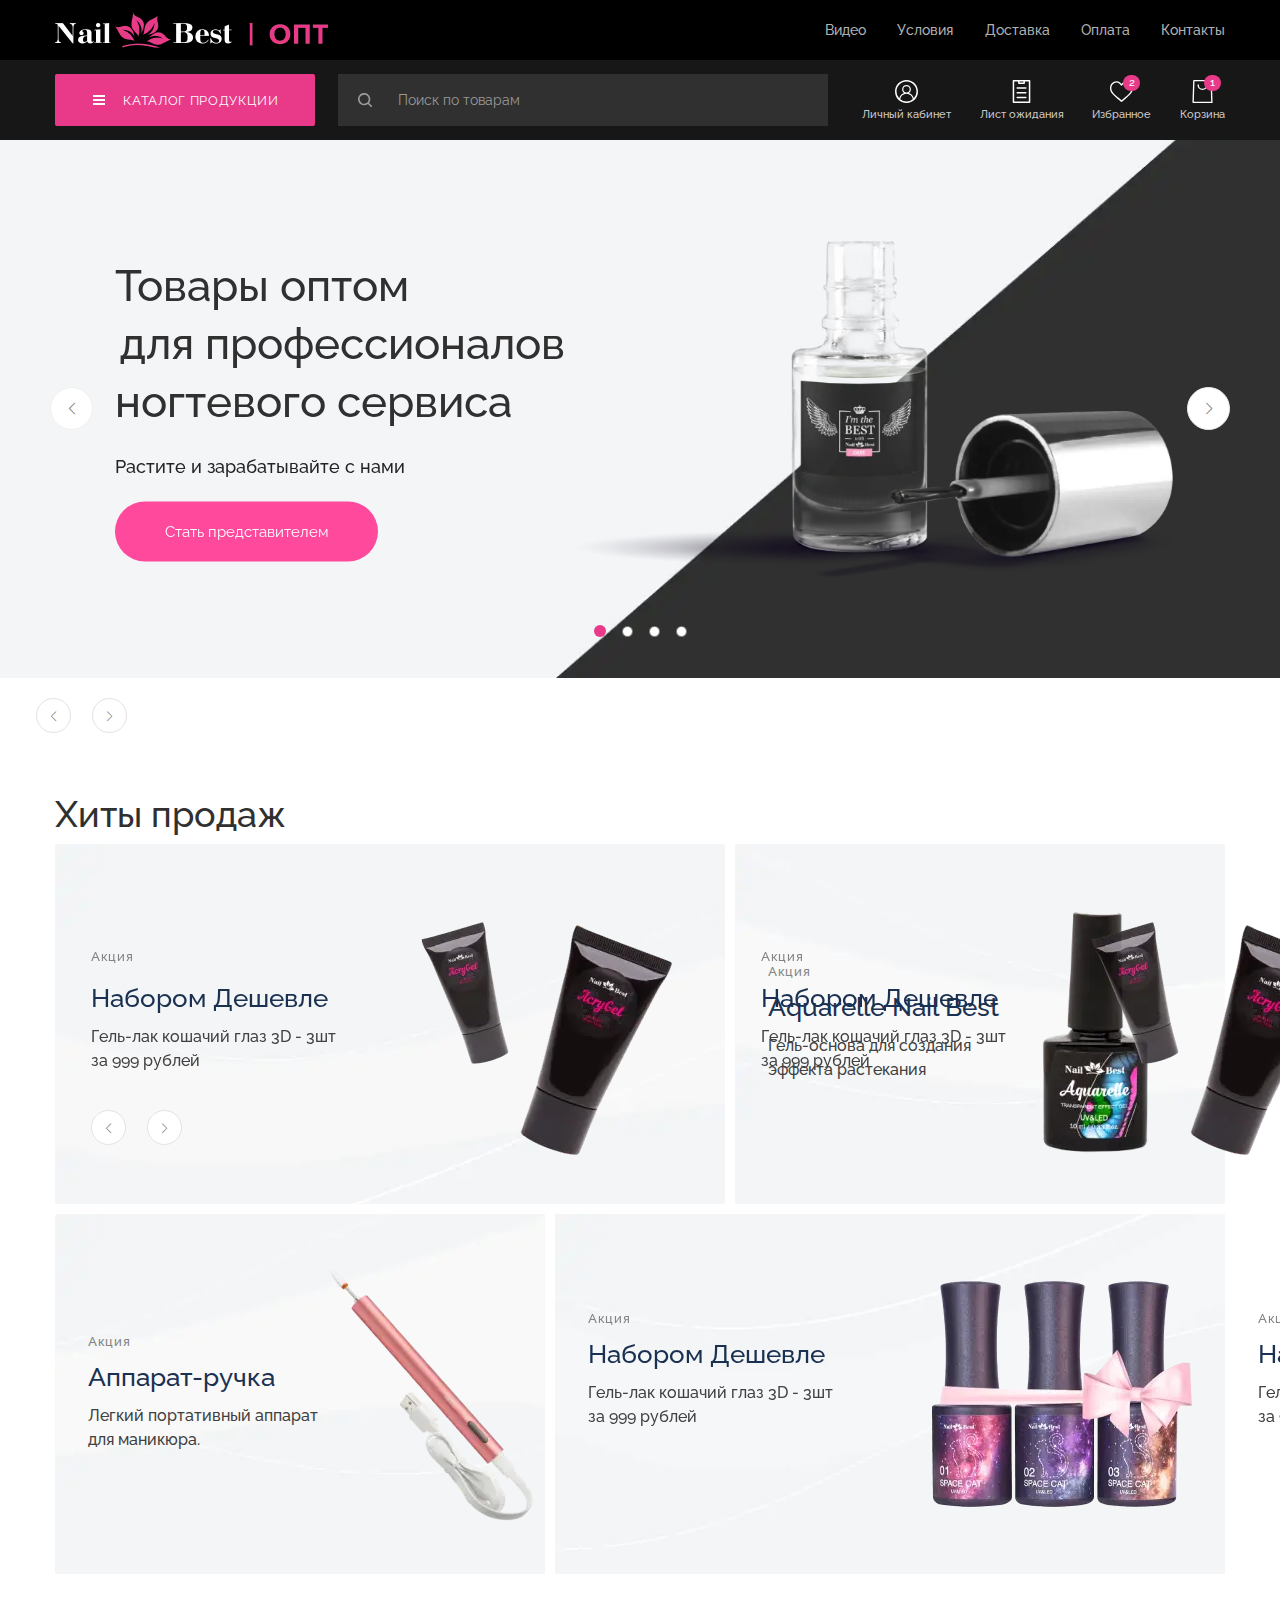
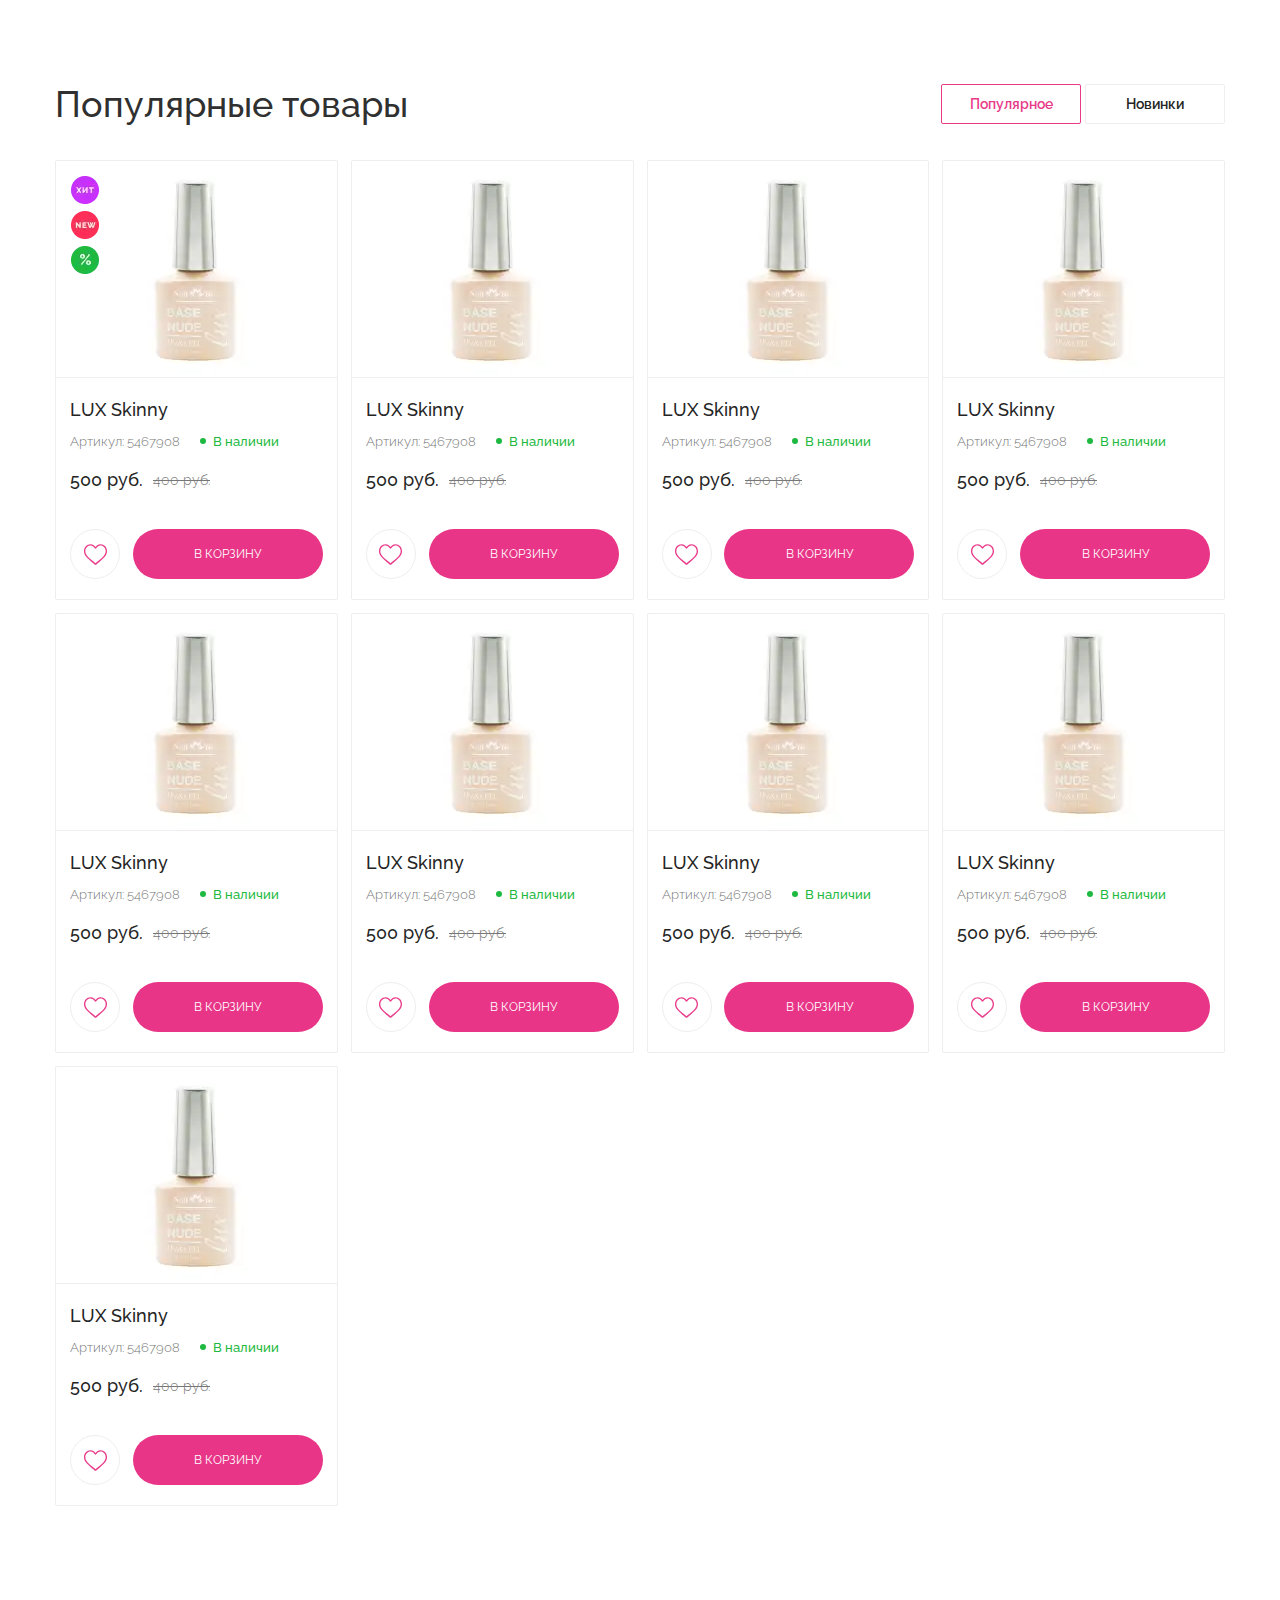
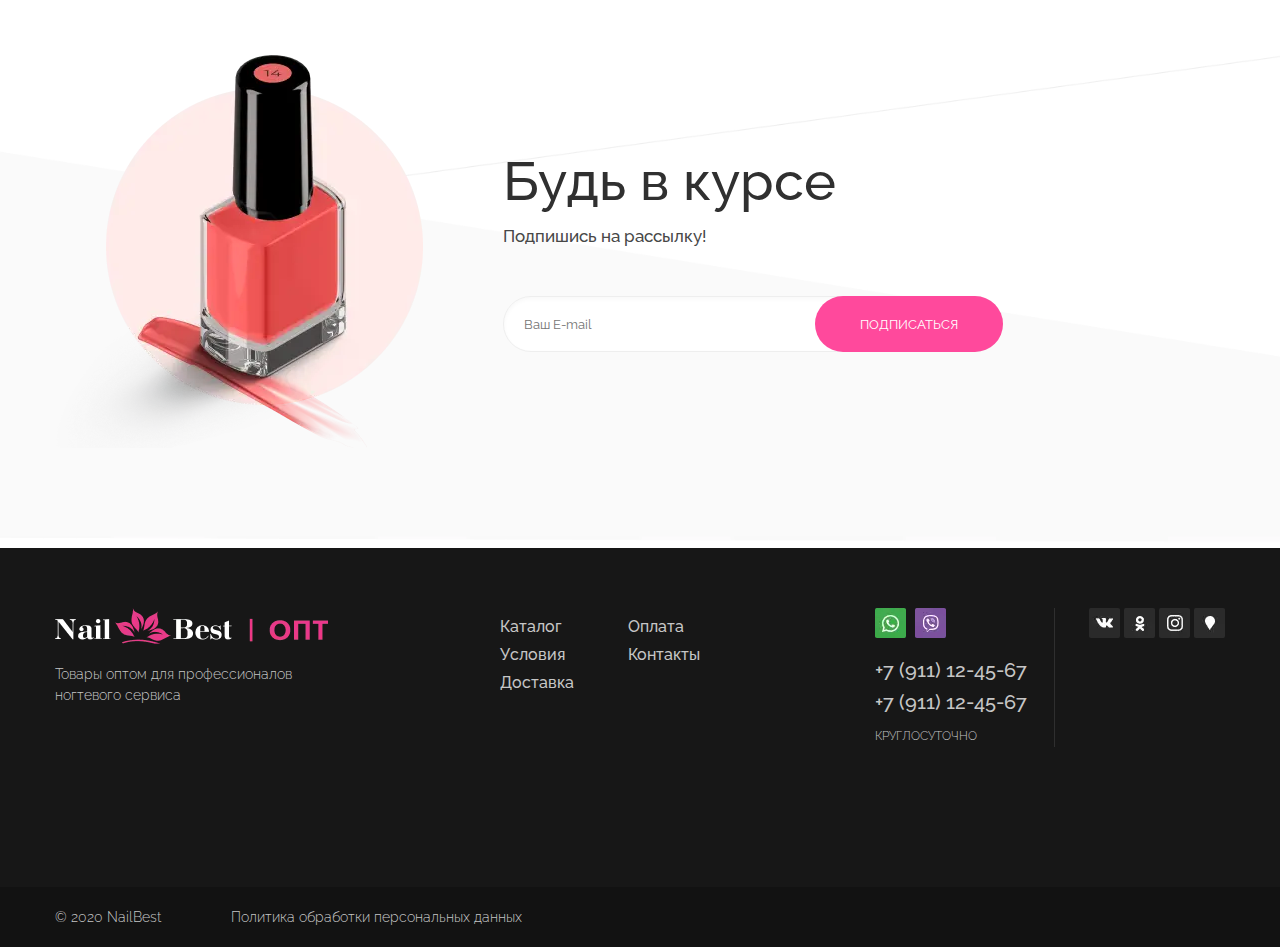
==== index.html @ d095a2b2 "Add files via upload" ====
<!DOCTYPE html><html lang="en"><head>   <meta charset="UTF-8">   <meta name="viewport" content="width=device-width, initial-scale=1.0">   <link href="https://fonts.googleapis.com/css2?family=Raleway:wght@400;500&display=swap" rel="stylesheet">   <link rel="stylesheet" href="https://unpkg.com/swiper/swiper-bundle.min.css">   <link rel="stylesheet" href="css/style.min.css">   <title>Document</title></head><body>   <header class="header">   <div class="header__top">      <div class="h_container container h-t-container">         <div class="header__burger">            <span class="span-1"></span>         </div>         <a href="index.html" class="header__logo">            <picture><source srcset="img/logo.webp" type="image/webp"><img src="img/logo.png" alt="" class="logo-img"></picture>         </a>         <nav class="header__nav">            <ul class="nav__list">               <li class="nav__item media_hide"><h2 class="menu-title">Меню</h2></li>               <li class="nav__item  media_hide"><a id="catalog-menu-in-header" href="#" class="nav__links arrow-for-menu-item">Каталог продукции</a></li>	               <li class="nav__item"><a href="#" class="nav__links">Видео</a></li>	               <li class="nav__item"><a href="#" class="nav__links">Условия</a></li>               <li class="nav__item"><a href="#" class="nav__links">Доставка</a></li>               <li class="nav__item"><a href="#" class="nav__links">Оплата</a></li>               <li class="nav__item"><a href="#" class="nav__links">Контакты</a></li>            </ul>         </nav>      </div>   </div>   <div class="header__bottom header-bottom">      <div class="h_container container">         <div class="header-bottom__catalog">            <button id="catalog-btn" class="header-bottom__btn">               <div class="catalog-btn-burger">                  <span></span>               </div>               КАТАЛОГ ПРОДУКЦИИ            </button>            <div id="catalog-menu" class="catalog-menu">               <ul class="catalog-menu-list">                  <li id="catalog-item-1" class="catalog__item-1 catalog__item arrow-for-menu-item">                     <a href="#">Гель-Лаки</a>                     <ul class="catalog__item-1-submenu submenu-1 submenu">                        <li class="submenu-1__item submenu-item"><a href="catalog-page.html">Гель-Лаки</a></li>                        <li class="submenu-1__item submenu-item"><a href="#">Базы и Топы</a></li>                        <li class="submenu-1__item submenu-item"><a href="#">Праймеры, бондеры, обезжириватели</a></li>                     </ul>                  </li>                  <li id="catalog-item-2" class="catalog__item-2 catalog__item arrow-for-menu-item"><a href="#">Гели для дизайна</a></li>                  <li id="catalog-item-3" class="catalog__item-3 catalog__item arrow-for-menu-item"><a href="#">Все для дизайна ногтей</a></li>                  <li id="catalog-item-4" class="catalog__item-4 catalog__item arrow-for-menu-item"><a href="#">Материалы для наращивания ногтей</a></li>                  <li id="catalog-item-5" class="catalog__item-5 catalog__item arrow-for-menu-item"><a href="#">Электрооборудование для маникюра                     и педикюра</a></li>                  <li id="catalog-item-6" class="catalog__item-6 catalog__item arrow-for-menu-item"><a href="#">Инструменты для маникюра и педикюра</a></li>                  <li id="catalog-item-7" class="catalog__item-7 catalog__item arrow-for-menu-item"><a href="#">Пилки, бафы, шлифовщики</a></li>                  <li id="catalog-item-8" class="catalog__item-8 catalog__item arrow-for-menu-item"><a href="#">Расходные материалы</a></li>               </ul>            </div>            <div id="media-catalog-menu"class="media-catalog-menu">               <ul class="media-catalog-menu-list">                  <li class="nav__item title-item"><h2 class="menu-title">Каталог</h2><button id="back-btn-1" class="back-button-1">Hазад</button></li>                  <li  class="media-catalog-menu-item arrow-for-menu-item"><a id="gel-polish-opener" href="#">Гель-Лаки</a>                     <ul id="media-catalog-submenu" class="media-catalog-submenu">                        <li class="nav__item title-item"><h2 class="menu-title">Гель-Лаки</h2><button id="back-btn-2" class="back-button-1">Hазад</button></li>                        <li class="media-catalog-submenu__item"><a href="catalog-page.html">Гель-Лаки</a></li>                        <li class="media-catalog-submenu__item"><a href="#">Базы и Топы</a></li>                        <li class="media-catalog-submenu__item"><a href="#">Праймеры, бондеры, обезжириватели</a></li>                     </ul>                  </li>                  <li class="media-catalog-menu-item arrow-for-menu-item"><a href="#">Гели для дизайна</a></li>                  <li class="media-catalog-menu-item arrow-for-menu-item"><a href="#">Все для дизайна ногтей</a></li>                  <li class="media-catalog-menu-item arrow-for-menu-item"><a href="#">Пилки, бафы, шлифовщики</a></li>                  <li class="media-catalog-menu-item arrow-for-menu-item"><a href="#">Расходные материалы</a></li>                  <li class="media-catalog-menu-item arrow-for-menu-item"><a href="#">Инструменты</a></li>               </ul>            </div>         </div>                  <form class="header-bottom__search">            <button type="submit" class="search-submit" ></button>            <input id="search-input" type="text" class="header-bottom__search-box" placeholder="Поиск по товарам">         </form>         <div class="header-bottom__actions">               <a data-da="h-t-container,last,767" href="#" class="action header-bottom__persone">                  <picture><source srcset="img/union.svg" type="image/webp"><img src="img/union.svg" alt=""></picture>                  <p class="persone__text actions-text">Личный кабинет</p>               </a>               <a href="#" class="action header-bottom__wait-list">                  <picture><source srcset="img/list.svg" type="image/webp"><img src="img/list.svg" alt=""></picture>                  <p class="wait-list__text actions-text">Лист ожидания</p>               </a>               <a href="#" class="action header-bottom__liked">                  <picture><source srcset="img/heart.svg" type="image/webp"><img src="img/heart.svg" alt=""></picture>                  <span class="likes-counter counter">2</span>                  <p class="liked__text actions-text">Избранное</p>               </a>               <a href="#" class="action header-bottom__basket">                  <picture><source srcset="img/shopping-bag.svg" type="image/webp"><img src="img/shopping-bag.svg" alt=""></picture>                  <span class="products-counter counter">1</span>                  <p class="basket__text actions-text">Корзина</p>               </a>         </div>      </div>   </div></header>                                                           <section class="slider main-slider">      <div class="container">         <div class="swiper-container slider-container">            <div class="swiper-wrapper">               <div class="swiper-slide main-slider-slide">                  <div class="slider-content">                     <h1 class="slider-title">Товары оптом<br> для профессионалов ногтевого сервиса</h1>                     <p class="slider-subtitle">Растите и зарабатывайте с нами</p>                     <button class="default-btn slider-btn"><a href="#" class="default-btn-link">Стать представителем</a></button>                  </div>                  <picture><source srcset="img/main-slider-img.webp" type="image/webp"><img src="img/main-slider-img.png" alt=""></picture>               </div>               <div class="swiper-slide main-slider-slide">                  <div class="slider-content ">                     <h1 class="slider-title">Товары оптом<br> для профессионалов ногтевого сервиса</h1>                     <p class="slider-subtitle">Растите и зарабатывайте с нами</p>                     <button class="default-btn slider-btn"><a href="#" class="default-btn-link">Стать представителем</a></button>                  </div>                  <picture><source srcset="img/main-slider-img.webp" type="image/webp"><img src="img/main-slider-img.png" alt=""></picture>               </div>               <div class="swiper-slide main-slider-slide">                  <div class="slider-content">                     <h1 class="slider-title">Товары оптом<br> для профессионалов ногтевого сервиса</h1>                     <p class="slider-subtitle">Растите и зарабатывайте с нами</p>                     <button class="default-btn slider-btn"><a href="#" class="default-btn-link">Стать представителем</a></button>                  </div>                  <picture><source srcset="img/main-slider-img.webp" type="image/webp"><img src="img/main-slider-img.png" alt=""></picture>               </div>               <div class="swiper-slide main-slider-slide">                  <div class="slider-content">                     <h1 class="slider-title">Товары оптом<br> для профессионалов ногтевого сервиса</h1>                     <p class="slider-subtitle">Растите и зарабатывайте с нами</p>                     <button class="default-btn slider-btn"><a href="#" class="default-btn-link">Стать представителем</a></button>                  </div>                  <picture><source srcset="img/main-slider-img.webp" type="image/webp"><img src="img/main-slider-img.png" alt=""></picture>               </div>            </div>         </div>         <div class="swiper-button-prev"></div>         <div class="swiper-button-next"></div>         <div class="swiper-pagination slider-pagination"></div>      </div>   </section>   <div class="container">      <div class="slider-content_media">         <h1 class="slider-title">Товары оптом для профессионалов ногтевого сервиса</h1>         <p class="slider-subtitle">Растите и зарабатывайте с нами</p>         <button class="default-btn slider-btn"><a href="#" class="default-btn-link">Стать представителем</a></button>      </div>   </div>   <main class="hit">      <div class="container">         <h2 class="hit__title section-title">Хиты продаж</h2>         <div class="hit__content_1">            <div class="hit-slider-1">               <div class="swiper-container hit-slider-1-container ">                  <div class="swiper-wrapper">                     <div class="swiper-slide">                        <div class="hit-slide-content">                           <p class="event">Акция</p>                           <h3 class="hit-slider-1__title hit-event-title">Набором Дешевле</h3>                           <p class="hit-slider-1__description hit-event-description">Гель-лак кошачий глаз 3D - 3шт                               за 999 рублей</p>                        </div>                        <picture><source srcset="img/hit-slider-1-img.webp" type="image/webp"><img src="img/hit-slider-1-img.png" class="hit-slider-1__img hit-slider-img"></picture>                     </div>                     <div class="swiper-slide">                        <div class="hit-slide-content">                           <p class="event">Акция</p>                           <h3 class="hit-slider-1__title hit-event-title">Набором Дешевле</h3>                           <p class="hit-slider-1__description hit-event-description">Гель-лак кошачий глаз 3D - 3шт                               за 999 рублей</p>                        </div>                        <picture><source srcset="img/hit-slider-1-img.webp" type="image/webp"><img src="img/hit-slider-1-img.png" class="hit-slider-1__img hit-slider-img"></picture>                     </div>                     <div class="swiper-slide">                        <div class="hit-slide-content">                           <p class="event">Акция</p>                           <h3 class="hit-slider-1__title hit-event-title">Набором Дешевле</h3>                           <p class="hit-slider-1__description hit-event-description">Гель-лак кошачий глаз 3D - 3шт                               за 999 рублей</p>                        </div>                        <picture><source srcset="img/hit-slider-1-img.webp" type="image/webp"><img src="img/hit-slider-1-img.png" class="hit-slider-1__img hit-slider-img"></picture>                     </div>                     <div class="swiper-slide">                        <div class="hit-slide-content">                           <p class="event">Акция</p>                           <h3 class="hit-slider-1__title hit-event-title">Набором Дешевле</h3>                           <p class="hit-slider-1__description hit-event-description">Гель-лак кошачий глаз 3D - 3шт                               за 999 рублей</p>                        </div>                        <picture><source srcset="img/hit-slider-1-img.webp" type="image/webp"><img src="img/hit-slider-1-img.png" class="hit-slider-1__img hit-slider-img"></picture>                     </div>                  </div>               </div>               <div class="hit-slider-1-swiper-button-prev swiper-button-prev"></div>               <div class="hit-slider-1-swiper-button-next swiper-button-next"></div>               <div class="swiper-pagination hit-slider-1-swiper-pagination"></div>            </div>            <div class="hit-event hit-event-1">               <div class="hit-event-content">                  <p class="event">Акция</p>                  <h3 class="hit-event-title hit-event-1__title">Aquarelle Nail Best</h3>                  <p class="hit-event-description">Гель-основа для создания                      эффекта растекания</p>               </div>               <picture><source srcset="img/event-img-1.webp" type="image/webp"><img src="img/event-img-1.png" alt="" class="transform hit-event__img"></picture>            </div>            </div>         <div class="hit__content_2">            <div class="hit-event hit-event-2">               <div class="hit-event-content">                  <p class="event">Акция</p>                  <h3 class="hit-event-title hit-event-2__title">Аппарат-ручка</h3>                  <p class="hit-event-description">Легкий портативный аппарат                      для маникюра.</p>               </div>               <picture><source srcset="img/event-img-2.webp" type="image/webp"><img src="img/event-img-2.png" alt="" class="hit-event__img"></picture>            </div>             <div class="hit-slider-2">               <div class="swiper-container hit-slider-2-container ">                  <div class="swiper-wrapper">                     <div class="swiper-slide">                        <div class="hit-slide-content">                           <p class="event">Акция</p>                           <h3 class="hit-slider-2__title hit-event-title">Набором Дешевле</h3>                           <p class="hit-slider-2__description hit-event-description">Гель-лак кошачий глаз 3D - 3шт                               за 999 рублей</p>                        </div>                        <picture><source srcset="img/hit-slider-2-img.webp" type="image/webp"><img src="img/hit-slider-2-img.png" class="hit-slider-2__img hit-slider-img"></picture>                     </div>                     <div class="swiper-slide">                        <div class="hit-slide-content">                           <p class="event">Акция</p>                           <h3 class="hit-slider-2__title hit-event-title">Набором Дешевле</h3>                           <p class="hit-slider-2__description hit-event-description">Гель-лак кошачий глаз 3D - 3шт                               за 999 рублей</p>                        </div>                        <picture><source srcset="img/hit-slider-2-img.webp" type="image/webp"><img src="img/hit-slider-2-img.png" class="hit-slider-2__img hit-slider-img"></picture>                     </div>                     <div class="swiper-slide">                        <div class="hit-slide-content">                           <p class="event">Акция</p>                           <h3 class="hit-slider-2__title hit-event-title">Набором Дешевле</h3>                           <p class="hit-slider-2__description hit-event-description">Гель-лак кошачий глаз 3D - 3шт                               за 999 рублей</p>                        </div>                        <picture><source srcset="img/hit-slider-2-img.webp" type="image/webp"><img src="img/hit-slider-2-img.png" class="hit-slider-2__img hit-slider-img"></picture>                     </div>                  </div>                  <div class="swiper-button-prev hit-slider-2-swiper-button-prev"></div>                  <div class="swiper-button-next hit-slider-2-swiper-button-next"></div>               </div>              </div>         </div>      </div>   </main>   <section class="products index-products">      <div class="container">         <div class="products__header">            <h2 class="products__title section-title">Популярные товары</h2>            <div class="products__filter">               <button class="active products__filter-btn popular">Популярное</button>               <button class="products__filter-btn new">Новинки</button>            </div>         </div>         <div class="products__content">            <div class="product">               <div class="_discount_"></div>               <div class="_new_"></div>               <div class="_hit_"></div>               <a href="product.html" class="product__image">                  <picture><source srcset="img/product-img.webp" type="image/webp"><img src="img/product-img.png" class="product__img"></picture>               </a>               <div class="product__content">                  <h3 class="product__title">LUX Skinny</h3>                  <div class="product__characteristics">                     <div class="product__vender-code">Артикул: <span>5467908</span></div>                     <div class="product__in-stock">В наличии</div>                  </div>                  <div class="product__price">                     <div class="active-price">500 руб.</div>                     <div class="old-price">400 руб.</div>                  </div>                  <div class="product__actions">                     <button class="product__like">                        <svg width="23" height="23" viewBox="0 0 23 23" fill="none" xmlns="http://www.w3.org/2000/svg">                           <path d="M11.5 21.7204C11.1725 21.7204 10.8569 21.6018 10.6108 21.3863C9.6817 20.5739 8.78589 19.8104 7.99555 19.1369L7.99152 19.1334C5.67436 17.1588 3.67341 15.4535 2.28118 13.7736C0.72489 11.8957 0 10.1151 0 8.16999C0 6.28011 0.648032 4.53658 1.8246 3.26035C3.0152 1.96902 4.64888 1.25781 6.42522 1.25781C7.75287 1.25781 8.96874 1.67755 10.039 2.50527C10.5791 2.92308 11.0687 3.43442 11.5 4.03086C11.9315 3.43442 12.4209 2.92308 12.9612 2.50527C14.0314 1.67755 15.2473 1.25781 16.5749 1.25781C18.3511 1.25781 19.9849 1.96902 21.1755 3.26035C22.3521 4.53658 23 6.28011 23 8.16999C23 10.1151 22.2752 11.8957 20.7189 13.7735C19.3267 15.4535 17.3259 17.1586 15.0091 19.133C14.2174 19.8076 13.3202 20.5723 12.3889 21.3867C12.1431 21.6018 11.8272 21.7204 11.5 21.7204ZM6.42522 2.60512C5.02966 2.60512 3.74764 3.16208 2.81498 4.17352C1.86847 5.20023 1.34713 6.61948 1.34713 8.16999C1.34713 9.80595 1.95515 11.2691 3.31842 12.914C4.63607 14.504 6.59596 16.1742 8.86521 18.1081L8.86942 18.1116C9.66275 18.7877 10.5621 19.5542 11.498 20.3726C12.4397 19.5526 13.3404 18.7849 14.1353 18.1077C16.4044 16.1738 18.3641 14.504 19.6817 12.914C21.0448 11.2691 21.6528 9.80595 21.6528 8.16999C21.6528 6.61948 21.1315 5.20023 20.185 4.17352C19.2525 3.16208 17.9703 2.60512 16.5749 2.60512C15.5526 2.60512 14.614 2.9301 13.7852 3.57094C13.0466 4.14229 12.5321 4.86455 12.2305 5.36992C12.0754 5.6298 11.8023 5.78492 11.5 5.78492C11.1976 5.78492 10.9246 5.6298 10.7695 5.36992C10.468 4.86455 9.95351 4.14229 9.21476 3.57094C8.38599 2.9301 7.44737 2.60512 6.42522 2.60512Z" fill="white"/>                        </svg>                     </button>                     <button class="product__in-basket default-btn">В корзину</button>                  </div>               </div>            </div>            <div class="product">               <a href="#" class="product__image">                  <picture><source srcset="img/product-img.webp" type="image/webp"><img src="img/product-img.png" class="product__img"></picture>               </a>               <div class="product__content">                  <h3 class="product__title">LUX Skinny</h3>                  <div class="product__characteristics">                     <div class="product__vender-code">Артикул: <span>5467908</span></div>                     <div class="product__in-stock">В наличии</div>                  </div>                  <div class="product__price">                     <div class="active-price">500 руб.</div>                     <div class="old-price">400 руб.</div>                  </div>                  <div class="product__actions">                     <button class="product__like">                        <svg width="23" height="23" viewBox="0 0 23 23" fill="none" xmlns="http://www.w3.org/2000/svg">                           <path d="M11.5 21.7204C11.1725 21.7204 10.8569 21.6018 10.6108 21.3863C9.6817 20.5739 8.78589 19.8104 7.99555 19.1369L7.99152 19.1334C5.67436 17.1588 3.67341 15.4535 2.28118 13.7736C0.72489 11.8957 0 10.1151 0 8.16999C0 6.28011 0.648032 4.53658 1.8246 3.26035C3.0152 1.96902 4.64888 1.25781 6.42522 1.25781C7.75287 1.25781 8.96874 1.67755 10.039 2.50527C10.5791 2.92308 11.0687 3.43442 11.5 4.03086C11.9315 3.43442 12.4209 2.92308 12.9612 2.50527C14.0314 1.67755 15.2473 1.25781 16.5749 1.25781C18.3511 1.25781 19.9849 1.96902 21.1755 3.26035C22.3521 4.53658 23 6.28011 23 8.16999C23 10.1151 22.2752 11.8957 20.7189 13.7735C19.3267 15.4535 17.3259 17.1586 15.0091 19.133C14.2174 19.8076 13.3202 20.5723 12.3889 21.3867C12.1431 21.6018 11.8272 21.7204 11.5 21.7204ZM6.42522 2.60512C5.02966 2.60512 3.74764 3.16208 2.81498 4.17352C1.86847 5.20023 1.34713 6.61948 1.34713 8.16999C1.34713 9.80595 1.95515 11.2691 3.31842 12.914C4.63607 14.504 6.59596 16.1742 8.86521 18.1081L8.86942 18.1116C9.66275 18.7877 10.5621 19.5542 11.498 20.3726C12.4397 19.5526 13.3404 18.7849 14.1353 18.1077C16.4044 16.1738 18.3641 14.504 19.6817 12.914C21.0448 11.2691 21.6528 9.80595 21.6528 8.16999C21.6528 6.61948 21.1315 5.20023 20.185 4.17352C19.2525 3.16208 17.9703 2.60512 16.5749 2.60512C15.5526 2.60512 14.614 2.9301 13.7852 3.57094C13.0466 4.14229 12.5321 4.86455 12.2305 5.36992C12.0754 5.6298 11.8023 5.78492 11.5 5.78492C11.1976 5.78492 10.9246 5.6298 10.7695 5.36992C10.468 4.86455 9.95351 4.14229 9.21476 3.57094C8.38599 2.9301 7.44737 2.60512 6.42522 2.60512Z" fill="white"/>                        </svg>                     </button>                     <button class="product__in-basket default-btn">В корзину</button>                  </div>               </div>            </div>            <div class="product">               <a href="#" class="product__image">                  <picture><source srcset="img/product-img.webp" type="image/webp"><img src="img/product-img.png" class="product__img"></picture>               </a>               <div class="product__content">                  <h3 class="product__title">LUX Skinny</h3>                  <div class="product__characteristics">                     <div class="product__vender-code">Артикул: <span>5467908</span></div>                     <div class="product__in-stock">В наличии</div>                  </div>                  <div class="product__price">                     <div class="active-price">500 руб.</div>                     <div class="old-price">400 руб.</div>                  </div>                  <div class="product__actions">                     <button class="product__like">                        <svg width="23" height="23" viewBox="0 0 23 23" fill="none" xmlns="http://www.w3.org/2000/svg">                           <path d="M11.5 21.7204C11.1725 21.7204 10.8569 21.6018 10.6108 21.3863C9.6817 20.5739 8.78589 19.8104 7.99555 19.1369L7.99152 19.1334C5.67436 17.1588 3.67341 15.4535 2.28118 13.7736C0.72489 11.8957 0 10.1151 0 8.16999C0 6.28011 0.648032 4.53658 1.8246 3.26035C3.0152 1.96902 4.64888 1.25781 6.42522 1.25781C7.75287 1.25781 8.96874 1.67755 10.039 2.50527C10.5791 2.92308 11.0687 3.43442 11.5 4.03086C11.9315 3.43442 12.4209 2.92308 12.9612 2.50527C14.0314 1.67755 15.2473 1.25781 16.5749 1.25781C18.3511 1.25781 19.9849 1.96902 21.1755 3.26035C22.3521 4.53658 23 6.28011 23 8.16999C23 10.1151 22.2752 11.8957 20.7189 13.7735C19.3267 15.4535 17.3259 17.1586 15.0091 19.133C14.2174 19.8076 13.3202 20.5723 12.3889 21.3867C12.1431 21.6018 11.8272 21.7204 11.5 21.7204ZM6.42522 2.60512C5.02966 2.60512 3.74764 3.16208 2.81498 4.17352C1.86847 5.20023 1.34713 6.61948 1.34713 8.16999C1.34713 9.80595 1.95515 11.2691 3.31842 12.914C4.63607 14.504 6.59596 16.1742 8.86521 18.1081L8.86942 18.1116C9.66275 18.7877 10.5621 19.5542 11.498 20.3726C12.4397 19.5526 13.3404 18.7849 14.1353 18.1077C16.4044 16.1738 18.3641 14.504 19.6817 12.914C21.0448 11.2691 21.6528 9.80595 21.6528 8.16999C21.6528 6.61948 21.1315 5.20023 20.185 4.17352C19.2525 3.16208 17.9703 2.60512 16.5749 2.60512C15.5526 2.60512 14.614 2.9301 13.7852 3.57094C13.0466 4.14229 12.5321 4.86455 12.2305 5.36992C12.0754 5.6298 11.8023 5.78492 11.5 5.78492C11.1976 5.78492 10.9246 5.6298 10.7695 5.36992C10.468 4.86455 9.95351 4.14229 9.21476 3.57094C8.38599 2.9301 7.44737 2.60512 6.42522 2.60512Z" fill="white"/>                        </svg>                     </button>                     <button class="product__in-basket default-btn">В корзину</button>                  </div>               </div>            </div>            <div class="product">               <a href="#" class="product__image">                  <picture><source srcset="img/product-img.webp" type="image/webp"><img src="img/product-img.png" class="product__img"></picture>               </a>               <div class="product__content">                  <h3 class="product__title">LUX Skinny</h3>                  <div class="product__characteristics">                     <div class="product__vender-code">Артикул: <span>5467908</span></div>                     <div class="product__in-stock">В наличии</div>                  </div>                  <div class="product__price">                     <div class="active-price">500 руб.</div>                     <div class="old-price">400 руб.</div>                  </div>                  <div class="product__actions">                     <button class="product__like">                        <svg width="23" height="23" viewBox="0 0 23 23" fill="none" xmlns="http://www.w3.org/2000/svg">                           <path d="M11.5 21.7204C11.1725 21.7204 10.8569 21.6018 10.6108 21.3863C9.6817 20.5739 8.78589 19.8104 7.99555 19.1369L7.99152 19.1334C5.67436 17.1588 3.67341 15.4535 2.28118 13.7736C0.72489 11.8957 0 10.1151 0 8.16999C0 6.28011 0.648032 4.53658 1.8246 3.26035C3.0152 1.96902 4.64888 1.25781 6.42522 1.25781C7.75287 1.25781 8.96874 1.67755 10.039 2.50527C10.5791 2.92308 11.0687 3.43442 11.5 4.03086C11.9315 3.43442 12.4209 2.92308 12.9612 2.50527C14.0314 1.67755 15.2473 1.25781 16.5749 1.25781C18.3511 1.25781 19.9849 1.96902 21.1755 3.26035C22.3521 4.53658 23 6.28011 23 8.16999C23 10.1151 22.2752 11.8957 20.7189 13.7735C19.3267 15.4535 17.3259 17.1586 15.0091 19.133C14.2174 19.8076 13.3202 20.5723 12.3889 21.3867C12.1431 21.6018 11.8272 21.7204 11.5 21.7204ZM6.42522 2.60512C5.02966 2.60512 3.74764 3.16208 2.81498 4.17352C1.86847 5.20023 1.34713 6.61948 1.34713 8.16999C1.34713 9.80595 1.95515 11.2691 3.31842 12.914C4.63607 14.504 6.59596 16.1742 8.86521 18.1081L8.86942 18.1116C9.66275 18.7877 10.5621 19.5542 11.498 20.3726C12.4397 19.5526 13.3404 18.7849 14.1353 18.1077C16.4044 16.1738 18.3641 14.504 19.6817 12.914C21.0448 11.2691 21.6528 9.80595 21.6528 8.16999C21.6528 6.61948 21.1315 5.20023 20.185 4.17352C19.2525 3.16208 17.9703 2.60512 16.5749 2.60512C15.5526 2.60512 14.614 2.9301 13.7852 3.57094C13.0466 4.14229 12.5321 4.86455 12.2305 5.36992C12.0754 5.6298 11.8023 5.78492 11.5 5.78492C11.1976 5.78492 10.9246 5.6298 10.7695 5.36992C10.468 4.86455 9.95351 4.14229 9.21476 3.57094C8.38599 2.9301 7.44737 2.60512 6.42522 2.60512Z" fill="white"/>                        </svg>                     </button>                     <button class="product__in-basket default-btn">В корзину</button>                  </div>               </div>            </div>            <div class="product">               <a href="#" class="product__image">                  <picture><source srcset="img/product-img.webp" type="image/webp"><img src="img/product-img.png" class="product__img"></picture>               </a>               <div class="product__content">                  <h3 class="product__title">LUX Skinny</h3>                  <div class="product__characteristics">                     <div class="product__vender-code">Артикул: <span>5467908</span></div>                     <div class="product__in-stock">В наличии</div>                  </div>                  <div class="product__price">                     <div class="active-price">500 руб.</div>                     <div class="old-price">400 руб.</div>                  </div>                  <div class="product__actions">                     <button class="product__like">                        <svg width="23" height="23" viewBox="0 0 23 23" fill="none" xmlns="http://www.w3.org/2000/svg">                           <path d="M11.5 21.7204C11.1725 21.7204 10.8569 21.6018 10.6108 21.3863C9.6817 20.5739 8.78589 19.8104 7.99555 19.1369L7.99152 19.1334C5.67436 17.1588 3.67341 15.4535 2.28118 13.7736C0.72489 11.8957 0 10.1151 0 8.16999C0 6.28011 0.648032 4.53658 1.8246 3.26035C3.0152 1.96902 4.64888 1.25781 6.42522 1.25781C7.75287 1.25781 8.96874 1.67755 10.039 2.50527C10.5791 2.92308 11.0687 3.43442 11.5 4.03086C11.9315 3.43442 12.4209 2.92308 12.9612 2.50527C14.0314 1.67755 15.2473 1.25781 16.5749 1.25781C18.3511 1.25781 19.9849 1.96902 21.1755 3.26035C22.3521 4.53658 23 6.28011 23 8.16999C23 10.1151 22.2752 11.8957 20.7189 13.7735C19.3267 15.4535 17.3259 17.1586 15.0091 19.133C14.2174 19.8076 13.3202 20.5723 12.3889 21.3867C12.1431 21.6018 11.8272 21.7204 11.5 21.7204ZM6.42522 2.60512C5.02966 2.60512 3.74764 3.16208 2.81498 4.17352C1.86847 5.20023 1.34713 6.61948 1.34713 8.16999C1.34713 9.80595 1.95515 11.2691 3.31842 12.914C4.63607 14.504 6.59596 16.1742 8.86521 18.1081L8.86942 18.1116C9.66275 18.7877 10.5621 19.5542 11.498 20.3726C12.4397 19.5526 13.3404 18.7849 14.1353 18.1077C16.4044 16.1738 18.3641 14.504 19.6817 12.914C21.0448 11.2691 21.6528 9.80595 21.6528 8.16999C21.6528 6.61948 21.1315 5.20023 20.185 4.17352C19.2525 3.16208 17.9703 2.60512 16.5749 2.60512C15.5526 2.60512 14.614 2.9301 13.7852 3.57094C13.0466 4.14229 12.5321 4.86455 12.2305 5.36992C12.0754 5.6298 11.8023 5.78492 11.5 5.78492C11.1976 5.78492 10.9246 5.6298 10.7695 5.36992C10.468 4.86455 9.95351 4.14229 9.21476 3.57094C8.38599 2.9301 7.44737 2.60512 6.42522 2.60512Z" fill="white"/>                        </svg>                     </button>                     <button class="product__in-basket default-btn">В корзину</button>                  </div>               </div>            </div>            <div class="product">               <a href="#" class="product__image">                  <picture><source srcset="img/product-img.webp" type="image/webp"><img src="img/product-img.png" class="product__img"></picture>               </a>               <div class="product__content">                  <h3 class="product__title">LUX Skinny</h3>                  <div class="product__characteristics">                     <div class="product__vender-code">Артикул: <span>5467908</span></div>                     <div class="product__in-stock">В наличии</div>                  </div>                  <div class="product__price">                     <div class="active-price">500 руб.</div>                     <div class="old-price">400 руб.</div>                  </div>                  <div class="product__actions">                     <button class="product__like">                        <svg width="23" height="23" viewBox="0 0 23 23" fill="none" xmlns="http://www.w3.org/2000/svg">                           <path d="M11.5 21.7204C11.1725 21.7204 10.8569 21.6018 10.6108 21.3863C9.6817 20.5739 8.78589 19.8104 7.99555 19.1369L7.99152 19.1334C5.67436 17.1588 3.67341 15.4535 2.28118 13.7736C0.72489 11.8957 0 10.1151 0 8.16999C0 6.28011 0.648032 4.53658 1.8246 3.26035C3.0152 1.96902 4.64888 1.25781 6.42522 1.25781C7.75287 1.25781 8.96874 1.67755 10.039 2.50527C10.5791 2.92308 11.0687 3.43442 11.5 4.03086C11.9315 3.43442 12.4209 2.92308 12.9612 2.50527C14.0314 1.67755 15.2473 1.25781 16.5749 1.25781C18.3511 1.25781 19.9849 1.96902 21.1755 3.26035C22.3521 4.53658 23 6.28011 23 8.16999C23 10.1151 22.2752 11.8957 20.7189 13.7735C19.3267 15.4535 17.3259 17.1586 15.0091 19.133C14.2174 19.8076 13.3202 20.5723 12.3889 21.3867C12.1431 21.6018 11.8272 21.7204 11.5 21.7204ZM6.42522 2.60512C5.02966 2.60512 3.74764 3.16208 2.81498 4.17352C1.86847 5.20023 1.34713 6.61948 1.34713 8.16999C1.34713 9.80595 1.95515 11.2691 3.31842 12.914C4.63607 14.504 6.59596 16.1742 8.86521 18.1081L8.86942 18.1116C9.66275 18.7877 10.5621 19.5542 11.498 20.3726C12.4397 19.5526 13.3404 18.7849 14.1353 18.1077C16.4044 16.1738 18.3641 14.504 19.6817 12.914C21.0448 11.2691 21.6528 9.80595 21.6528 8.16999C21.6528 6.61948 21.1315 5.20023 20.185 4.17352C19.2525 3.16208 17.9703 2.60512 16.5749 2.60512C15.5526 2.60512 14.614 2.9301 13.7852 3.57094C13.0466 4.14229 12.5321 4.86455 12.2305 5.36992C12.0754 5.6298 11.8023 5.78492 11.5 5.78492C11.1976 5.78492 10.9246 5.6298 10.7695 5.36992C10.468 4.86455 9.95351 4.14229 9.21476 3.57094C8.38599 2.9301 7.44737 2.60512 6.42522 2.60512Z" fill="white"/>                        </svg>                     </button>                     <button class="product__in-basket default-btn">В корзину</button>                  </div>               </div>            </div>            <div class="product">               <a href="#" class="product__image">                  <picture><source srcset="img/product-img.webp" type="image/webp"><img src="img/product-img.png" class="product__img"></picture>               </a>               <div class="product__content">                  <h3 class="product__title">LUX Skinny</h3>                  <div class="product__characteristics">                     <div class="product__vender-code">Артикул: <span>5467908</span></div>                     <div class="product__in-stock">В наличии</div>                  </div>                  <div class="product__price">                     <div class="active-price">500 руб.</div>                     <div class="old-price">400 руб.</div>                  </div>                  <div class="product__actions">                     <button class="product__like">                        <svg width="23" height="23" viewBox="0 0 23 23" fill="none" xmlns="http://www.w3.org/2000/svg">                           <path d="M11.5 21.7204C11.1725 21.7204 10.8569 21.6018 10.6108 21.3863C9.6817 20.5739 8.78589 19.8104 7.99555 19.1369L7.99152 19.1334C5.67436 17.1588 3.67341 15.4535 2.28118 13.7736C0.72489 11.8957 0 10.1151 0 8.16999C0 6.28011 0.648032 4.53658 1.8246 3.26035C3.0152 1.96902 4.64888 1.25781 6.42522 1.25781C7.75287 1.25781 8.96874 1.67755 10.039 2.50527C10.5791 2.92308 11.0687 3.43442 11.5 4.03086C11.9315 3.43442 12.4209 2.92308 12.9612 2.50527C14.0314 1.67755 15.2473 1.25781 16.5749 1.25781C18.3511 1.25781 19.9849 1.96902 21.1755 3.26035C22.3521 4.53658 23 6.28011 23 8.16999C23 10.1151 22.2752 11.8957 20.7189 13.7735C19.3267 15.4535 17.3259 17.1586 15.0091 19.133C14.2174 19.8076 13.3202 20.5723 12.3889 21.3867C12.1431 21.6018 11.8272 21.7204 11.5 21.7204ZM6.42522 2.60512C5.02966 2.60512 3.74764 3.16208 2.81498 4.17352C1.86847 5.20023 1.34713 6.61948 1.34713 8.16999C1.34713 9.80595 1.95515 11.2691 3.31842 12.914C4.63607 14.504 6.59596 16.1742 8.86521 18.1081L8.86942 18.1116C9.66275 18.7877 10.5621 19.5542 11.498 20.3726C12.4397 19.5526 13.3404 18.7849 14.1353 18.1077C16.4044 16.1738 18.3641 14.504 19.6817 12.914C21.0448 11.2691 21.6528 9.80595 21.6528 8.16999C21.6528 6.61948 21.1315 5.20023 20.185 4.17352C19.2525 3.16208 17.9703 2.60512 16.5749 2.60512C15.5526 2.60512 14.614 2.9301 13.7852 3.57094C13.0466 4.14229 12.5321 4.86455 12.2305 5.36992C12.0754 5.6298 11.8023 5.78492 11.5 5.78492C11.1976 5.78492 10.9246 5.6298 10.7695 5.36992C10.468 4.86455 9.95351 4.14229 9.21476 3.57094C8.38599 2.9301 7.44737 2.60512 6.42522 2.60512Z" fill="white"/>                        </svg>                     </button>                     <button class="product__in-basket default-btn">В корзину</button>                  </div>               </div>            </div>            <div class="product">               <a href="#" class="product__image">                  <picture><source srcset="img/product-img.webp" type="image/webp"><img src="img/product-img.png" class="product__img"></picture>               </a>               <div class="product__content">                  <h3 class="product__title">LUX Skinny</h3>                  <div class="product__characteristics">                     <div class="product__vender-code">Артикул: <span>5467908</span></div>                     <div class="product__in-stock">В наличии</div>                  </div>                  <div class="product__price">                     <div class="active-price">500 руб.</div>                     <div class="old-price">400 руб.</div>                  </div>                  <div class="product__actions">                     <button class="product__like">                        <svg width="23" height="23" viewBox="0 0 23 23" fill="none" xmlns="http://www.w3.org/2000/svg">                           <path d="M11.5 21.7204C11.1725 21.7204 10.8569 21.6018 10.6108 21.3863C9.6817 20.5739 8.78589 19.8104 7.99555 19.1369L7.99152 19.1334C5.67436 17.1588 3.67341 15.4535 2.28118 13.7736C0.72489 11.8957 0 10.1151 0 8.16999C0 6.28011 0.648032 4.53658 1.8246 3.26035C3.0152 1.96902 4.64888 1.25781 6.42522 1.25781C7.75287 1.25781 8.96874 1.67755 10.039 2.50527C10.5791 2.92308 11.0687 3.43442 11.5 4.03086C11.9315 3.43442 12.4209 2.92308 12.9612 2.50527C14.0314 1.67755 15.2473 1.25781 16.5749 1.25781C18.3511 1.25781 19.9849 1.96902 21.1755 3.26035C22.3521 4.53658 23 6.28011 23 8.16999C23 10.1151 22.2752 11.8957 20.7189 13.7735C19.3267 15.4535 17.3259 17.1586 15.0091 19.133C14.2174 19.8076 13.3202 20.5723 12.3889 21.3867C12.1431 21.6018 11.8272 21.7204 11.5 21.7204ZM6.42522 2.60512C5.02966 2.60512 3.74764 3.16208 2.81498 4.17352C1.86847 5.20023 1.34713 6.61948 1.34713 8.16999C1.34713 9.80595 1.95515 11.2691 3.31842 12.914C4.63607 14.504 6.59596 16.1742 8.86521 18.1081L8.86942 18.1116C9.66275 18.7877 10.5621 19.5542 11.498 20.3726C12.4397 19.5526 13.3404 18.7849 14.1353 18.1077C16.4044 16.1738 18.3641 14.504 19.6817 12.914C21.0448 11.2691 21.6528 9.80595 21.6528 8.16999C21.6528 6.61948 21.1315 5.20023 20.185 4.17352C19.2525 3.16208 17.9703 2.60512 16.5749 2.60512C15.5526 2.60512 14.614 2.9301 13.7852 3.57094C13.0466 4.14229 12.5321 4.86455 12.2305 5.36992C12.0754 5.6298 11.8023 5.78492 11.5 5.78492C11.1976 5.78492 10.9246 5.6298 10.7695 5.36992C10.468 4.86455 9.95351 4.14229 9.21476 3.57094C8.38599 2.9301 7.44737 2.60512 6.42522 2.60512Z" fill="white"/>                        </svg>                     </button>                     <button class="product__in-basket default-btn">В корзину</button>                  </div>               </div>            </div>            <div class="product">               <a href="#" class="product__image">                  <picture><source srcset="img/product-img.webp" type="image/webp"><img src="img/product-img.png" class="product__img"></picture>               </a>               <div class="product__content">                  <h3 class="product__title">LUX Skinny</h3>                  <div class="product__characteristics">                     <div class="product__vender-code">Артикул: <span>5467908</span></div>                     <div class="product__in-stock">В наличии</div>                  </div>                  <div class="product__price">                     <div class="active-price">500 руб.</div>                     <div class="old-price">400 руб.</div>                  </div>                  <div class="product__actions">                     <button class="product__like">                        <svg width="23" height="23" viewBox="0 0 23 23" fill="none" xmlns="http://www.w3.org/2000/svg">                           <path d="M11.5 21.7204C11.1725 21.7204 10.8569 21.6018 10.6108 21.3863C9.6817 20.5739 8.78589 19.8104 7.99555 19.1369L7.99152 19.1334C5.67436 17.1588 3.67341 15.4535 2.28118 13.7736C0.72489 11.8957 0 10.1151 0 8.16999C0 6.28011 0.648032 4.53658 1.8246 3.26035C3.0152 1.96902 4.64888 1.25781 6.42522 1.25781C7.75287 1.25781 8.96874 1.67755 10.039 2.50527C10.5791 2.92308 11.0687 3.43442 11.5 4.03086C11.9315 3.43442 12.4209 2.92308 12.9612 2.50527C14.0314 1.67755 15.2473 1.25781 16.5749 1.25781C18.3511 1.25781 19.9849 1.96902 21.1755 3.26035C22.3521 4.53658 23 6.28011 23 8.16999C23 10.1151 22.2752 11.8957 20.7189 13.7735C19.3267 15.4535 17.3259 17.1586 15.0091 19.133C14.2174 19.8076 13.3202 20.5723 12.3889 21.3867C12.1431 21.6018 11.8272 21.7204 11.5 21.7204ZM6.42522 2.60512C5.02966 2.60512 3.74764 3.16208 2.81498 4.17352C1.86847 5.20023 1.34713 6.61948 1.34713 8.16999C1.34713 9.80595 1.95515 11.2691 3.31842 12.914C4.63607 14.504 6.59596 16.1742 8.86521 18.1081L8.86942 18.1116C9.66275 18.7877 10.5621 19.5542 11.498 20.3726C12.4397 19.5526 13.3404 18.7849 14.1353 18.1077C16.4044 16.1738 18.3641 14.504 19.6817 12.914C21.0448 11.2691 21.6528 9.80595 21.6528 8.16999C21.6528 6.61948 21.1315 5.20023 20.185 4.17352C19.2525 3.16208 17.9703 2.60512 16.5749 2.60512C15.5526 2.60512 14.614 2.9301 13.7852 3.57094C13.0466 4.14229 12.5321 4.86455 12.2305 5.36992C12.0754 5.6298 11.8023 5.78492 11.5 5.78492C11.1976 5.78492 10.9246 5.6298 10.7695 5.36992C10.468 4.86455 9.95351 4.14229 9.21476 3.57094C8.38599 2.9301 7.44737 2.60512 6.42522 2.60512Z" fill="white"/>                        </svg>                     </button>                     <button class="product__in-basket default-btn">В корзину</button>                  </div>               </div>            </div>         </div>         <button class="show-more">Показать еще</button>      </div>   </section>   <section class="mailing">      <div class="container">         <div class="mailing__content">            <picture><source srcset="img/mailing-img.webp" type="image/webp"><img src="img/mailing-img.png" alt="" class="mailing__image"></picture>            <div class="mailing__main">               <h2 class="mailing__title">Будь в курсе</h2>               <p class="mailing__text">Подпишись на рассылку!</p>               <form action="" class="mailing__form mailing-form">                  <input type="text" class="mailing-form__input" placeholder="Ваш E-mail">                  <button type="submit" class="mailing-form__btn default-btn">ПОДПИСАТЬСЯ</button>               </form>            </div>         </div>      </div>   </section>   <footer class="footer">   <div class="container">      <div class="footer__top">         <div class="footer__logo footer-logo">            <picture><source srcset="img/footer-logo.webp" type="image/webp"><img src="img/footer-logo.png" alt="" class="footer-logo__img"></picture>            <p class="footer-logo__text footer-subtext">Товары оптом для профессионалов               ногтевого сервиса</p>         </div>         <div class="footer__menu footer-menu">            <ul class="footer-menu__first-column">               <li class="footer-menu__item"><a href="#">Каталог</a></li>               <li class="footer-menu__item"><a href="#">Условия</a></li>               <li class="footer-menu__item"><a href="#">Доставка</a></li>            </ul>            <ul class="footer-menu__second-column">               <li data-da="footer-menu__first-column,3,986" class="footer-menu__item"><a href="#">Оплата</a></li>               <li data-da="footer-menu__first-column,4,986" class="footer-menu__item"><a href="#">Контакты</a></li>            </ul>         </div>         <div class="footer__actions">            <div class="footer__contacts footer-contacts">               <div class="footer-contacts__links">                  <a href="#" class="footer-link"><picture><source srcset="img/WA.webp" type="image/webp"><img src="img/WA.png" alt=""></picture></a>                  <a href="#" class="footer-link"><picture><source srcset="img/Viber.webp" type="image/webp"><img src="img/Viber.png" alt=""></picture></a>               </div>               <div class="footer-contacts__phones">                  <a href="tel:+7911124567" class="footer-phone">+7 (911) 12-45-67</a>                  <a href="tel:+7911124567" class="footer-phone">+7 (911) 12-45-67</a>                  <p class="footer-subtext footer-contacts__subtext">КРУГЛОСУТОЧНО</p>               </div>            </div>            <div class="footer__links">               <a href="#" class="footer-social__link footer-social__link-1"><picture><source srcset="img/VK.webp" type="image/webp"><img src="img/VK.png" alt=""></picture></a>               <a href="#" class="footer-social__link footer-social__link-2"><picture><source srcset="img/OK.webp" type="image/webp"><img src="img/OK.png" alt=""></picture></a>               <a href="#" class="footer-social__link footer-social__link-3"><picture><source srcset="img/IG.webp" type="image/webp"><img src="img/IG.png" alt=""></picture></a>               <a href="#" class="footer-social__link footer-social__link-4"><picture><source srcset="img/location.webp" type="image/webp"><img src="img/location.png" alt=""></picture></a>            </div>         </div>      </div>   </div>   <div class="footer__bottom">      <div class="container">         <p class="footer-bottom__caption footer-subtext">© 2020 NailBest</p>         <a href="#" class="footer-subtext footer-bottom__link">Политика обработки персональных данных</a>      </div>   </div></footer>   <script src="https://code.jquery.com/jquery-3.5.1.min.js" integrity="sha256-9/aliU8dGd2tb6OSsuzixeV4y/faTqgFtohetphbbj0=" crossorigin="anonymous"></script>   <script src="https://unpkg.com/swiper/swiper-bundle.min.js"></script>   <script src="js/script.min.js" defer></script></body></html>
---- css/style.min.css ----
@charset "UTF-8";*{padding:0;margin:0;border:0}*,:after,:before{-webkit-box-sizing:border-box;box-sizing:border-box}:active,:focus{outline:0}a:active,a:focus{outline:0}aside,footer,header,nav{display:block}body,html{height:100%;width:100%;font-size:100%;line-height:100%;-ms-text-size-adjust:100%;-moz-text-size-adjust:100%;-webkit-text-size-adjust:100%}button,input,textarea{font-family:inherit}input::-ms-clear{display:none}button{cursor:pointer}button::-moz-focus-inner{padding:0;border:0}a,a:hover,a:visited{text-decoration:none}li,ul{list-style:none}img{vertical-align:top}h1,h2,h3,h4,h5,h6{font-size:inherit;font-weight:inherit}input:focus::-webkit-input-placeholder{color:transparent}input:focus:-moz-placeholder{color:transparent}input:focus::-moz-placeholder{color:transparent}input:focus:-ms-input-placeholder{color:transparent}.container{max-width:1200px;margin:0 auto;padding:0 15px}body{font-weight:400;color:#000;font-family:Raleway,sans-serif;font-weight:500}._lock{overflow:hidden}.default-btn{width:263px;height:60px;background:#ff499c;border-radius:60px}.default-btn-link{display:-webkit-box;display:-ms-flexbox;display:flex;-webkit-box-pack:center;-ms-flex-pack:center;justify-content:center;font-size:15px;line-height:60px;color:#fbfbfb;border-radius:60px}.section-title{font-size:36px;line-height:60px;color:#303030}.event{font-size:13px;line-height:11px;letter-spacing:.05em;color:#838583}.no-webp ._discount_::before{background-image:url(../img/discount.png)}._discount_::before{position:absolute;content:'';display:inline-block;width:28px;height:28px;background-size:cover;background-position:center center;top:85px;left:15px}.no-webp ._new_::before{background-image:url(../img/NEW.png)}._new_::before{position:absolute;content:'';display:inline-block;width:28px;height:28px;background-size:cover;background-position:center center;top:50px;left:15px}.no-webp ._hit_::before{background-image:url(../img/hit.png)}._hit_::before{position:absolute;content:'';display:inline-block;width:28px;height:28px;background-size:cover;background-position:center center;top:15px;left:15px}.show-more{height:0;overflow:hidden;-webkit-transition:.3s;-o-transition:.3s;transition:.3s}.header{position:fixed;display:block;width:100%;z-index:11}.header__top{background-color:#000}.header__top .container{display:-webkit-box;display:-ms-flexbox;display:flex;-webkit-box-pack:justify;-ms-flex-pack:justify;justify-content:space-between;-webkit-box-align:center;-ms-flex-align:center;align-items:center;height:60px}.header__burger{display:none}.header__nav{width:400px}.header__bottom{background-color:#171717}.header__bottom .container{display:-webkit-box;display:-ms-flexbox;display:flex;-webkit-box-pack:justify;-ms-flex-pack:justify;justify-content:space-between;-webkit-box-align:center;-ms-flex-align:center;align-items:center;height:80px}.nav__list{display:-webkit-box;display:-ms-flexbox;display:flex;-webkit-box-pack:justify;-ms-flex-pack:justify;justify-content:space-between;-webkit-box-align:center;-ms-flex-align:center;align-items:center}.nav__links{font-size:14px;color:#b1b1b1}.header-bottom__catalog{position:relative}.header-bottom__btn{display:-webkit-box;display:-ms-flexbox;display:flex;-webkit-box-pack:center;-ms-flex-pack:center;justify-content:center;-webkit-box-align:center;-ms-flex-align:center;align-items:center;width:260px;height:52px;background:#e83a89;border-radius:2px;font-size:13px;line-height:13px;letter-spacing:.05em;color:#fbfbfb}.header-bottom__search{position:relative;margin:0 0 0 23px;-webkit-box-flex:0;-ms-flex:0 1 490px;flex:0 1 490px}.header-bottom .search-submit{background-color:transparent;position:absolute;top:50%;-webkit-transform:translateY(-50%);-ms-transform:translateY(-50%);transform:translateY(-50%);left:20px;content:'';display:inline-block;width:14px;height:14px;background-image:url(../img/search.svg);background-position:center center;background-size:cover}.header-bottom__search-box{padding:0 60px;background-color:#303030;width:100%;height:52px;display:block;color:#bbb}.header-bottom__search-box::-webkit-input-placeholder{font-size:14px;line-height:14px;color:#999}.header-bottom__search-box::-moz-placeholder{font-size:14px;line-height:14px;color:#999}.header-bottom__search-box:-ms-input-placeholder{font-size:14px;line-height:14px;color:#999}.header-bottom__search-box::-ms-input-placeholder{font-size:14px;line-height:14px;color:#999}.header-bottom__search-box::placeholder{font-size:14px;line-height:14px;color:#999}.header-bottom__actions{-webkit-box-flex:0;-ms-flex:0 0 363px;flex:0 0 363px;display:-webkit-box;display:-ms-flexbox;display:flex;-webkit-box-pack:justify;-ms-flex-pack:justify;justify-content:space-between;margin:0 0 0 34px}.action{display:-webkit-box;display:-ms-flexbox;display:flex;-webkit-box-orient:vertical;-webkit-box-direction:normal;-ms-flex-direction:column;flex-direction:column;-webkit-box-align:center;-ms-flex-align:center;align-items:center;position:relative}.counter{position:absolute;-webkit-transform:translate(10px,-5px);-ms-transform:translate(10px,-5px);transform:translate(10px,-5px);background-color:#e83a89;font-size:11px;line-height:10px;min-width:17px;text-align:center;min-height:12px;padding:3px;color:#fff;border-radius:20px}.catalog-btn-burger{width:16px;height:16px;background-image:url(../img/menu.svg);background-size:cover;background-position:center center;margin:0 16px 0 0}.actions-text{font-size:11px;line-height:13px;color:#cacaca;margin:5px 0 0 0}.menu-title{font-size:28px;line-height:24px;color:#fff}.catalog-menu{position:absolute;top:66px;opacity:0;visibility:hidden;-webkit-transition:.3s;-o-transition:.3s;transition:.3s}.menu-title{line-height:54px}.catalog__item-1:hover .submenu-1{-webkit-transition:.3s;-o-transition:.3s;transition:.3s;opacity:1;visibility:visible}.catalog__item{background-color:#000;cursor:pointer;display:-webkit-box;display:-ms-flexbox;display:flex;-webkit-box-pack:justify;-ms-flex-pack:justify;justify-content:space-between;-webkit-box-align:center;-ms-flex-align:center;align-items:center;width:380px;height:48px;padding:0 30px;border-top:1px solid #161616;border-bottom:1px solid #161616;-webkit-transition:.3s;-o-transition:.3s;transition:.3s}.catalog__item a{font-size:15px;line-height:18px;color:#fff}.catalog__item:hover{-webkit-transition:.3s;-o-transition:.3s;transition:.3s;background-color:#181818}.arrow-for-menu-item::after{content:'>';font-weight:300;font-size:13px;color:#b6b6bb}.submenu-1{opacity:0;visibility:hidden;-webkit-transition:.3s;-o-transition:.3s;transition:.3s}.submenu-item{border-top:1px solid #242424;border-bottom:1px solid #242424;height:48px;padding:0 30px;display:-webkit-box;display:-ms-flexbox;display:flex;-webkit-box-align:center;-ms-flex-align:center;align-items:center;background-color:#171717}.submenu-item a{display:block;line-height:48px;width:100%;font-size:15px;color:#fff}.submenu-item:hover{background-color:#242424}.catalog__item-1-submenu{position:absolute;left:100%;top:0;max-width:400px;width:100%}.media-catalog-menu{position:fixed;left:100%;top:0;height:100%;overflow:auto;width:100%;background-color:#171717;z-index:6;padding:30px 15px 0;-webkit-box-pack:justify;-ms-flex-pack:justify;justify-content:space-between;display:block;-webkit-transition:.3s;-o-transition:.3s;transition:.3s}.media-catalog-menu.active{left:0}.title-item{display:-webkit-box;display:-ms-flexbox;display:flex;-webkit-box-pack:justify;-ms-flex-pack:justify;justify-content:space-between;-webkit-box-align:center;-ms-flex-align:center;align-items:center}.back-button-1{background-color:transparent;font-size:15px;line-height:18px;color:#fff;display:-webkit-box;display:-ms-flexbox;display:flex;-webkit-box-align:center;-ms-flex-align:center;align-items:center}.back-button-1::before{content:"<";display:inline-block;margin:0 5px 2px 0}.media-catalog-menu-item{display:-webkit-box;display:-ms-flexbox;display:flex;-webkit-box-pack:justify;-ms-flex-pack:justify;justify-content:space-between;-webkit-box-align:center;-ms-flex-align:center;align-items:center}.media-catalog-menu-item a{width:100%;font-size:15px;line-height:48px;border-top:1px solid #1b1b1b;border-bottom:1px solid #1b1b1b;color:#fff}.media-catalog-submenu{position:fixed;left:130%;top:0;height:100%;overflow:auto;width:100%;background-color:#1f1f1f;z-index:6;padding:30px 15px 0;-webkit-box-pack:justify;-ms-flex-pack:justify;justify-content:space-between;display:block;-webkit-transition:.3s;-o-transition:.3s;transition:.3s}.media-catalog-submenu.active{left:0}.media-catalog-submenu__item a{display:block;width:100%;line-height:48px}.no-webp .slider{background-image:url(../img/main-slider-bg.png)}.slider{padding:140px 0 0 0;height:-webkit-min-content;height:-moz-min-content;height:min-content;background-size:cover;background-position:center center;background-repeat:no-repeat}.slider .container{height:100%;position:relative;padding:100px 15px}.slider .swiper-button-prev{border:1px solid #eee;left:-130px;width:43px!important;height:43px!important;border-radius:50%;display:-webkit-box;display:-ms-flexbox;display:flex;-webkit-box-pack:center;-ms-flex-pack:center;justify-content:center;-webkit-box-align:center;-ms-flex-align:center;align-items:center;background-color:#fff}.slider .swiper-button-prev::after{font-size:12px;border-radius:50%;color:#777!important}.slider .swiper-button-next{border:1px solid #eee;right:-130px;width:43px!important;height:43px!important;border-radius:50%;display:-webkit-box;display:-ms-flexbox;display:flex;-webkit-box-pack:center;-ms-flex-pack:center;justify-content:center;-webkit-box-align:center;-ms-flex-align:center;align-items:center;background-color:#fff}.slider .swiper-button-next::after{font-size:12px;border-radius:50%;color:#777!important}.slider .swiper-pagination{position:absolute;top:90%;left:50%;-webkit-transform:translateX(-50%);-ms-transform:translateX(-50%);transform:translateX(-50%)}.slider .swiper-pagination .swiper-pagination-bullet{background:#fff;margin:0 8px;width:11px;height:11px;border:1px solid rgba(0,0,0,.5);opacity:1}.slider .swiper-pagination-bullet-active{background-color:#e83a89!important;width:12px!important;height:12px!important;border:none!important}.main-slider-slide{text-align:right;position:relative}.main-slider-slide img{max-width:800px;width:100%}.slider-content{position:absolute;left:10px;top:50%;-webkit-transform:translateY(-50%);-ms-transform:translateY(-50%);transform:translateY(-50%);max-width:560px;-moz-text-align-last:left;text-align-last:left}.slider-title{font-size:54px;line-height:66px;color:#303030}.slider-subtitle{margin:25px 0 25px 0;font-size:18px;line-height:21px;color:#242424}.slider-content_media{max-width:500px;margin:30px auto;text-align:center;display:none}.hit{margin:106px 0 0 0}.hit__content_1{display:grid;grid-template-rows:360px;grid-template-columns:minmax(600px,670px) minmax(400px,490px);grid-gap:10px;min-width:0}.hit__content_2{margin:10px 0 0 0;display:grid;grid-template-rows:360px;grid-template-columns:minmax(400px,490px) minmax(600px,670px);grid-gap:10px;min-width:0}.hit-slide-content{-webkit-transform:translateY(-30%);-ms-transform:translateY(-30%);transform:translateY(-30%);-webkit-box-flex:0;-ms-flex:0 0 260px;flex:0 0 260px}.no-webp .hit-slider-1{background-image:url(../img/hit-slider-1-bg.png)}.hit-slider-1{position:relative;background-repeat:no-repeat;background-size:cover;background-position:center center;border-radius:2px}.hit-slider-1 .swiper-slide{display:-webkit-box;display:-ms-flexbox;display:flex;-webkit-box-pack:justify;-ms-flex-pack:justify;justify-content:space-between;-webkit-box-align:center;-ms-flex-align:center;align-items:center;padding:0 0 0 36px;border-radius:2px}.hit-slider-1__title{margin:24px 0 0 0}.hit-slider-1__description{max-width:250px;margin:15px 0 0 0}.hit-slider-1 .swiper-button-prev{top:80%;border:1px solid #e2e2e2;left:36px;width:35px!important;height:35px!important;border-radius:50%;display:-webkit-box;display:-ms-flexbox;display:flex;-webkit-box-pack:center;-ms-flex-pack:center;justify-content:center;-webkit-box-align:center;-ms-flex-align:center;align-items:center;background-color:#fff}.hit-slider-1 .swiper-button-prev::after{font-size:10px;border-radius:50%;color:#777!important}.hit-slider-1 .swiper-button-next{top:80%;border:1px solid #e2e2e2;left:92px;width:35px!important;height:35px!important;border-radius:50%;display:-webkit-box;display:-ms-flexbox;display:flex;-webkit-box-pack:center;-ms-flex-pack:center;justify-content:center;-webkit-box-align:center;-ms-flex-align:center;align-items:center;background-color:#fff}.hit-slider-1 .swiper-button-next::after{font-size:10px;border-radius:50%;color:#777!important}.hit-slider-1 .swiper-pagination{display:none}.hit-slider-1 .swiper-pagination-bullet-active{display:none}.hit-event-title{font-size:26px;line-height:24px;color:#1b3151}.hit-event-description{font-size:16px;line-height:24px;color:#414141;margin:15px 0 0 0}.hit-event{position:relative;overflow:hidden}.hit-event__img{max-width:100%}.no-webp .hit-event-1{background-image:url(../img/hit-event-1-bg.png)}.hit-event-1{background-repeat:no-repeat;background-size:cover;background-position:center center;display:-webkit-box;display:-ms-flexbox;display:flex;-webkit-box-pack:end;-ms-flex-pack:end;justify-content:flex-end;-webkit-box-align:center;-ms-flex-align:center;align-items:center;position:relative}.hit-event-1__title{margin:18px 0 0 0}.no-webp .hit-event-2{background-image:url(../img/hit-event-2-bg.png)}.hit-event-2{background-repeat:no-repeat;background-size:cover;background-position:center center;display:-webkit-box;display:-ms-flexbox;display:flex;-webkit-box-pack:end;-ms-flex-pack:end;justify-content:flex-end;-webkit-box-align:center;-ms-flex-align:center;align-items:center;position:relative}.hit-event-2__title{margin:18px 0 0 0}.hit-event-content{position:absolute;top:50%;left:33px;-webkit-transform:translateY(-50%);-ms-transform:translateY(-50%);transform:translateY(-50%);max-width:240px}.transform{-webkit-transform:translateX(60px);-ms-transform:translateX(60px);transform:translateX(60px)}.no-webp .hit-slider-2{background-image:url(../img/hit-slider-2-bg.png)}.hit-slider-2{background-repeat:no-repeat;background-size:cover;background-position:center center}.hit-slider-2 .swiper-wrapper{height:360px}.hit-slider-2 .hit-slide-content{-webkit-transform:translateY(-20%);-ms-transform:translateY(-20%);transform:translateY(-20%)}.hit-slider-2 .swiper-slide{display:-webkit-box;display:-ms-flexbox;display:flex;-webkit-box-pack:justify;-ms-flex-pack:justify;justify-content:space-between;-webkit-box-align:center;-ms-flex-align:center;align-items:center;padding:0 33px 0 33px}.hit-slider-2__title{margin:18px 0 0 0}.hit-slider-2__description{margin:15px 0 0 0}.hit-slider-2 .swiper-button-prev{top:80%;border:1px solid #e2e2e2;left:36px;width:35px!important;height:35px!important;border-radius:50%;display:-webkit-box;display:-ms-flexbox;display:flex;-webkit-box-pack:center;-ms-flex-pack:center;justify-content:center;-webkit-box-align:center;-ms-flex-align:center;align-items:center;background-color:#fff}.hit-slider-2 .swiper-button-prev::after{font-size:10px;border-radius:50%;color:#777!important}.hit-slider-2 .swiper-button-next{top:80%;border:1px solid #e2e2e2;left:92px;width:35px!important;height:35px!important;border-radius:50%;display:-webkit-box;display:-ms-flexbox;display:flex;-webkit-box-pack:center;-ms-flex-pack:center;justify-content:center;-webkit-box-align:center;-ms-flex-align:center;align-items:center;background-color:#fff}.hit-slider-2 .swiper-button-next::after{font-size:10px;border-radius:50%;color:#777!important}.products{margin:100px 0 0 0}.products__header{display:-webkit-box;display:-ms-flexbox;display:flex;-webkit-box-pack:justify;-ms-flex-pack:justify;justify-content:space-between;-webkit-box-align:center;-ms-flex-align:center;align-items:center}.products__filter-btn{border:1px solid #eee;height:40px;border-radius:2px;width:140px;background-color:transparent;font-size:14px;line-height:16px;color:#242424;font-weight:600;-webkit-transition:.3s;-o-transition:.3s;transition:.3s}.products__filter-btn.active{-webkit-transition:.3s;-o-transition:.3s;transition:.3s;border:1px solid #e83a89;color:#e83a89}.products__content{display:grid;grid-template-rows:repeat(4,-webkit-min-content);grid-template-rows:repeat(4,min-content);grid-template-columns:repeat(4,1fr);grid-gap:13px;margin:26px 0 0 0}.product{position:relative;border:1px solid #eee;border-radius:2px}.product__image{display:-webkit-box;display:-ms-flexbox;display:flex;-webkit-box-pack:center;-ms-flex-pack:center;justify-content:center;-webkit-box-align:center;-ms-flex-align:center;align-items:center}.product__img{max-width:100%}.product__content{border-top:1px solid #eee;padding:20px 14px}.product__title{font-size:18px;line-height:24px;color:#242424}.product__characteristics{display:-webkit-box;display:-ms-flexbox;display:flex;margin:12px 0 0 0}.product__vender-code{font-weight:300;font-size:13px;line-height:15px;color:#777}.product__in-stock{margin:0 0 0 20px;font-size:13px;line-height:15px;color:#1db940}.product__in-stock::before{content:'';display:inline-block;margin:0 7px 2px 0;width:6px;height:6px;background-color:#1db940;border-radius:50%}.product__price{margin:19px 0 0 0;font-size:18px;line-height:24px;color:#242424;display:-webkit-box;display:-ms-flexbox;display:flex;-webkit-box-align:center;-ms-flex-align:center;align-items:center}.product__actions{display:-webkit-box;display:-ms-flexbox;display:flex;-webkit-box-pack:justify;-ms-flex-pack:justify;justify-content:space-between;-webkit-box-align:center;-ms-flex-align:center;align-items:center;margin:37px 0 0 0}.product__like{width:50px;height:50px;border-radius:50%;border:1px solid #eee;background-color:transparent;display:-webkit-box;display:-ms-flexbox;display:flex;-webkit-box-pack:center;-ms-flex-pack:center;justify-content:center;-webkit-box-align:center;-ms-flex-align:center;align-items:center;-webkit-transition:.2s;-o-transition:.2s;transition:.2s}.product__like path{fill:#e83a89!important}.product__like.active{-webkit-transition:.2s;-o-transition:.2s;transition:.2s;background-color:#e83a89}.product__like.active path{fill:#fff!important}.product__in-basket{background:#e83587;height:50px;width:190px;border-radius:60px;text-transform:uppercase;font-size:12px;color:#fff;line-height:14px;-webkit-transition:.3s;-o-transition:.3s;transition:.3s}.product__in-basket.active{-webkit-transition:.3s;-o-transition:.3s;transition:.3s;background:#fff;border:2px solid #e83587;color:#e83587}.old-price{margin:0 0 0 10px;font-weight:300;font-size:14px;color:#777;line-height:14px;position:relative}.old-price::before{content:'';display:inline-block;width:100%;height:1px;background-color:#777;position:absolute;top:50%}.no-webp .mailing{background-image:url(../img/mailing-bg.png)}.mailing{background-repeat:no-repeat;background-size:cover;background-position:center center;margin:100px 0 0 0;padding:20px 0 100px 0}.mailing__content{height:100%;display:-webkit-box;display:-ms-flexbox;display:flex;-webkit-box-align:center;-ms-flex-align:center;align-items:center}.mailing__main{margin:0 0 0 80px}.mailing__title{font-size:54px;line-height:60px;color:#303030}.mailing__text{margin:15px 0 0 0;font-size:17px;line-height:20px;color:#474747}.mailing-form{position:relative;margin:50px 0 0 0}.mailing-form__input{height:56px;background:#fff;border:1px solid #eee;-webkit-box-sizing:border-box;box-sizing:border-box;-webkit-box-shadow:inset 0 2px 4px rgba(0,0,0,.03);box-shadow:inset 0 2px 4px rgba(0,0,0,.03);border-radius:76px;padding:0 20px;width:500px}.mailing-form__btn{width:188px;height:56px;position:absolute;top:0;right:0;color:#fff}.footer{background-color:#171717;padding:60px 0 0 0}.footer__actions{display:-webkit-box;display:-ms-flexbox;display:flex;-webkit-box-pack:justify;-ms-flex-pack:justify;justify-content:space-between}.footer__top{display:-webkit-box;display:-ms-flexbox;display:flex;-webkit-box-pack:justify;-ms-flex-pack:justify;justify-content:space-between;-webkit-box-align:start;-ms-flex-align:start;align-items:flex-start}.footer__contacts{margin:0 27px 0 0}.footer__links{border-left:1px solid #2f2f2f;padding:0 0 0 34px}.footer__bottom{background-color:#121212;margin:140px 0 0 0}.footer__bottom .container{height:60px;display:-webkit-box;display:-ms-flexbox;display:flex;-webkit-box-align:center;-ms-flex-align:center;align-items:center}.footer-logo{max-width:270px}.footer-logo__text{margin:20px 0 0 0}.footer-subtext{font-weight:300;font-size:14px;line-height:21px;color:#c6c6c6}.footer-menu{display:-webkit-box;display:-ms-flexbox;display:flex;-webkit-box-pack:justify;-ms-flex-pack:justify;justify-content:space-between;-webkit-box-align:start;-ms-flex-align:start;align-items:start;-webkit-box-flex:0;-ms-flex:0 0 200px;flex:0 0 200px}.footer-menu__item a{font-size:16px;line-height:19px;color:#c6c6c6;display:inline-block;margin:9px 0 0 0}.footer-contacts{display:-webkit-box;display:-ms-flexbox;display:flex;-webkit-box-orient:vertical;-webkit-box-direction:normal;-ms-flex-direction:column;flex-direction:column}.footer-contacts__subtext{font-size:12px;margin:12px 0 0 0}.footer-contacts__phones{display:-webkit-box;display:-ms-flexbox;display:flex;-webkit-box-orient:vertical;-webkit-box-direction:normal;-ms-flex-direction:column;flex-direction:column;margin:12px 0 0 0}.footer-link:last-child{margin:0 0 0 5px}.footer-phone{line-height:24px;color:#c6c6c6;font-size:20px;display:inline-block;margin:8px 0 0 0}.footer-bottom__link{margin:0 0 0 70px}.header__burger{display:none}.header__burger.active::before{-webkit-transform:rotate(45deg);-ms-transform:rotate(45deg);transform:rotate(45deg);top:11px}.header__burger.active::after{-webkit-transform:rotate(-45deg);-ms-transform:rotate(-45deg);transform:rotate(-45deg);bottom:12px}.header__burger.active span{-webkit-transform:scale(0);-ms-transform:scale(0);transform:scale(0)}.header__burger.active{height:25px;left:90%;-webkit-transform:translateY(26px);-ms-transform:translateY(26px);transform:translateY(26px);width:18px}.nav__list.active{top:-40px}.active{overflow:auto}.active-menu{opacity:1;visibility:visible;-webkit-transition:.3s;-o-transition:.3s;transition:.3s}.information{background-color:#fafafa;padding:178px 0 45px}.information__title{font-size:54px;line-height:66px;margin:20px 0 0 0;color:#303030}.location{display:-webkit-box;display:-ms-flexbox;display:flex;-ms-flex-wrap:wrap;flex-wrap:wrap}.location__item{margin:0 20px 0 0;padding:0 15px;line-height:24px;border:1px solid #eee;border-radius:41px}.location__item:last-child{border:1px solid #e83a89;color:#e83a89}.product-block{margin:60px 0 0 0}.product-block .container{display:grid;grid-template-columns:repeat(2,1fr)}.product-block__slider{min-width:0}.product-block__slider .swiper-slide{border:1px solid #eee}.product-block__slider-container{min-width:0}.product-block__slider-container .swiper-slide{display:-webkit-box;display:-ms-flexbox;display:flex;-webkit-box-pack:center;-ms-flex-pack:center;justify-content:center;-webkit-box-align:center;-ms-flex-align:center;align-items:center;min-height:330px}.product-block__slider-wrapper{max-width:540px}.product-block .hide-slider-img{display:none}.product-block__mini-slider{margin:7px 0 0 0}.product-block__mini-slider .swiper-wrapper{-webkit-transform:translate3d(0,0,0)!important;transform:translate3d(0,0,0)!important}.product-block__mini-slider .swiper-slide img{max-width:100%}.product-block__content{padding:30px 0}.product-block__content .product__characteristics{margin:0 0 22px 0}.product-block__content .product__characteristics .product__in-stock{margin:0 30px 0 0;line-height:18px;font-size:15px}.product-block__content .product__characteristics .product__in-stock::before{display:none}.product-block__content .product__characteristics .product__vender-code{font-weight:300;font-size:15px;line-height:18px;color:#777}.product-block__description{font-size:15px;line-height:23px;color:#303030;margin:0 0 20px 0}.product-block__color span{font-weight:300;font-size:15px;line-height:18px;color:#777;display:block}.product-block__select-block{position:relative;margin:12px 0 0 0}.product-block__price{display:-webkit-box;display:-ms-flexbox;display:flex;-webkit-box-align:center;-ms-flex-align:center;align-items:center;margin:25px 0 0 0}.product-block__active-price{font-size:36px;color:#030303;line-height:60px}.product-block__old-price{margin:0 0 0 20px;font-size:24px;line-height:24px;color:#979797;position:relative}.product-block__old-price::before{position:absolute;top:50%;content:'';display:inline-block;width:100%;height:1px;-webkit-transform:rotate(10.19deg);-ms-transform:rotate(10.19deg);transform:rotate(10.19deg);background-color:#e83a89}.product-block__actions{display:-webkit-box;display:-ms-flexbox;display:flex;margin:50px 0 0 0;-ms-flex-wrap:wrap;flex-wrap:wrap;-webkit-box-align:center;-ms-flex-align:center;align-items:center}.product-block__actions .act-block{display:-webkit-box;display:-ms-flexbox;display:flex;-webkit-box-align:center;-ms-flex-align:center;align-items:center}.product-block__actions .like-block{display:-webkit-box;display:-ms-flexbox;display:flex;-webkit-box-align:center;-ms-flex-align:center;align-items:center}.product-block__actions .like-block .product__like{position:inherit}.product-block__actions .product__in-basket{margin:0 20px 0 0}.product-block__actions .product__like{margin:0 20px 0 0}.product-block__actions span{display:none}.product-block__counter{display:-webkit-box;display:-ms-flexbox;display:flex;-webkit-box-align:center;-ms-flex-align:center;align-items:center;height:50px;width:142px;margin:0 20px 0 0}.product-block__counter input{width:50px;height:50px;border:1px solid #eee;display:-webkit-box;display:-ms-flexbox;display:flex;text-align:center;-webkit-box-pack:center;-ms-flex-pack:center;justify-content:center;-webkit-box-align:center;-ms-flex-align:center;align-items:center;font-size:15px}.product-block-color__select{padding:0 15px;width:130px;height:37px;border:1px solid #eee;-webkit-appearance:none;-moz-appearance:none;appearance:none;font-weight:300;font-size:15px;line-height:18px;color:#777;position:relative;z-index:2;background-color:transparent}.product-block-color__button{position:absolute;right:10px;z-index:1;width:37px;height:37px;background-color:transparent;background-image:url(../img/arrow.svg);background-position:center center;background-repeat:no-repeat;-webkit-transform:rotate(-90deg);-ms-transform:rotate(-90deg);transform:rotate(-90deg);-webkit-transition:.3s;-o-transition:.3s;transition:.3s}.product-block-color__button.active{-webkit-transition:.3s;-o-transition:.3s;transition:.3s;-webkit-transform:rotate(90deg);-ms-transform:rotate(90deg);transform:rotate(90deg)}.plus{width:46px;height:50px;border:1px solid #eee;border-bottom-left-radius:27px;border-top-left-radius:27px;font-size:28px;background-color:transparent}.minus{background-color:transparent;font-size:28px;border:1px solid #eee;border-bottom-right-radius:27px;border-top-right-radius:27px;width:46px;height:50px}.product-article{margin:90px 0 0 0}.product-article__title{font-weight:600;font-size:18px;line-height:18px;color:#303030}.product-article__text{margin:20px 0 0 0}.product-article__text-item{font-size:15px;line-height:23px;color:#303030}.product-article__text-item::before{content:'—';display:inline-block;margin:0 7px 0 0}.product-article{margin:90px 0 0 0}.product-article__wrapper{padding:35px;border:1px solid #eee}.categories{margin:60px 0 0 0}.categories__wrapper{display:-webkit-box;display:-ms-flexbox;display:flex}.categories__title{font-size:18px;line-height:24px;color:#242424}.categories__counter{margin:10px 0 0 0;font-size:14px;line-height:16px;color:#777;font-weight:300}.categories__counter span{margin:0 4px 0 0;font-size:16px}.category{width:270px;height:245px;border:1px solid #eee;display:-webkit-box;display:-ms-flexbox;display:flex;-webkit-box-pack:center;-ms-flex-pack:center;justify-content:center;-webkit-box-align:center;-ms-flex-align:center;align-items:center;text-align:center;-webkit-box-orient:vertical;-webkit-box-direction:normal;-ms-flex-direction:column;flex-direction:column}.category__content{margin:10px 0 0 0;max-width:185px}.filter{margin:70px 0 0 0}.filter-form{border:1px solid #eee;padding:40px 40px;display:-webkit-box;display:-ms-flexbox;display:flex;-webkit-box-orient:vertical;-webkit-box-direction:normal;-ms-flex-direction:column;flex-direction:column;-webkit-box-align:center;-ms-flex-align:center;align-items:center}.filter-form__param{display:grid;grid-template-columns:repeat(4,1fr);grid-column-gap:25px}.filter-form__title{font-size:18px;line-height:21px;color:#242424;margin:0 0 18px 0}.filter-form__input-block{display:-webkit-box;display:-ms-flexbox;display:flex;-webkit-box-pack:justify;-ms-flex-pack:justify;justify-content:space-between}.filter-form__input{border:1px solid #eee;-webkit-box-sizing:border-box;box-sizing:border-box;-webkit-box-shadow:inset 10px 11px 10px -8px rgba(95,95,95,.04);box-shadow:inset 10px 11px 10px -8px rgba(95,95,95,.04);height:50px;padding:15px;max-width:128px}.filter-form__input::-webkit-input-placeholder{font-size:14px;line-height:16px;color:#777}.filter-form__input::-moz-placeholder{font-size:14px;line-height:16px;color:#777}.filter-form__input:-ms-input-placeholder{font-size:14px;line-height:16px;color:#777}.filter-form__input::-ms-input-placeholder{font-size:14px;line-height:16px;color:#777}.filter-form__input::placeholder{font-size:14px;line-height:16px;color:#777}.filter-form__select-block{position:relative}.filter-form__select-btn{right:0;top:0;z-index:1;width:50px;height:50px;border-left:1px solid #eee;-webkit-transition:.3s;-o-transition:.3s;transition:.3s;display:-webkit-box;display:-ms-flexbox;display:flex;-webkit-box-pack:center;-ms-flex-pack:center;justify-content:center;-webkit-box-align:center;-ms-flex-align:center;align-items:center;position:absolute;background-color:transparent}.filter-form__select-btn::before{content:'';display:inline-block;background-position:center center;background-repeat:no-repeat;background-image:url(../img/arrow.svg);-webkit-transform:rotate(-90deg);-ms-transform:rotate(-90deg);transform:rotate(-90deg);width:20px;height:20px;-webkit-transition:.3s;-o-transition:.3s;transition:.3s}.filter-form__select-btn.active::before{-webkit-transition:.3s;-o-transition:.3s;transition:.3s;-webkit-transform:rotate(90deg);-ms-transform:rotate(90deg);transform:rotate(90deg)}.filter-form__select{height:50px;border:1px solid #eee;width:100%;-webkit-appearance:none;-moz-appearance:none;appearance:none;background-color:transparent;padding:16px;position:relative;z-index:2}.filter-form__select:focus+.filter-form__select-btn::before{-webkit-transition:.3s;-o-transition:.3s;transition:.3s;-webkit-transform:rotate(90deg);-ms-transform:rotate(90deg);transform:rotate(90deg)}.filter-form__button-block{margin:37px 0 0 0;display:-webkit-box;display:-ms-flexbox;display:flex;-webkit-box-pack:center;-ms-flex-pack:center;justify-content:center}.filter-form__submit{font-weight:600;font-size:12px;line-height:14px;color:#fff;letter-spacing:.8px;width:170px;height:45px;margin:0 21px 0 0}.filter-form__reset{font-weight:600;letter-spacing:.8px;width:170px;height:45px;font-size:12px;line-height:14px;color:#e83587;background-color:#fff;border:1px solid #e83587;text-transform:uppercase}.filter-form__search{position:relative;grid-column-start:1;grid-column-end:3}.filter-form__search-input{width:300px;border:1px solid #eee;border-radius:2px;height:51px;padding:18px 18px 18px 46px}.filter-form__search-btn{display:-webkit-box;display:-ms-flexbox;display:flex;-webkit-box-pack:center;-ms-flex-pack:center;justify-content:center;-webkit-box-align:center;-ms-flex-align:center;align-items:center;position:absolute;top:50%;left:0;height:51px;width:50px;background-color:transparent;-webkit-transform:translateY(-50%);-ms-transform:translateY(-50%);transform:translateY(-50%)}.filter-trigger{display:none}.price-from{margin:0 15px 0 0}.filter-media-buttons{display:none}.Products svg path{fill:#000}.Products.active svg path{fill:#e83a89}.Colors svg path{fill:#000}.Colors.active svg path{fill:#e83a89}.catalog-products .products__content{margin:0;height:0;overflow:hidden;-webkit-transition:.3s;-o-transition:.3s;transition:.3s}.catalog-products .products__content+.tape-navigation{height:0;overflow:hidden;-webkit-transition:.3s;-o-transition:.3s;transition:.3s}.tape-navigation{margin:55px 0 0 0;display:-webkit-box;display:-ms-flexbox;display:flex;-webkit-box-pack:center;-ms-flex-pack:center;justify-content:center;-webkit-box-align:center;-ms-flex-align:center;align-items:center}.tape-navigation__btn{margin:0 8px 0 8px;width:33px;border:1px solid #eee;border-radius:1px;height:33px;font-weight:500;font-size:15px;line-height:24px;color:#333;background-color:transparent}.tape-navigation-prev{-webkit-transition:.3s;-o-transition:.3s;transition:.3s}.tape-navigation-prev:hover{-webkit-transition:.3s;-o-transition:.3s;transition:.3s;background-color:#e83587}.tape-navigation-prev:hover svg path{fill:#fff}.tape-navigation-current{color:#fff;background-color:#e83587;border-radius:1px}.tape-navigation-next{-webkit-transition:.3s;-o-transition:.3s;transition:.3s;-webkit-transform:rotate(180deg);-ms-transform:rotate(180deg);transform:rotate(180deg)}.tape-navigation-next:hover{-webkit-transition:.3s;-o-transition:.3s;transition:.3s;background-color:#e83587}.tape-navigation-next:hover svg path{fill:#fff}.productsTab.active{margin:26px 0 0 0;-webkit-transition:.3s;-o-transition:.3s;transition:.3s;height:-webkit-min-content;height:-moz-min-content;height:min-content;overflow:auto;display:grid;grid-template-rows:repeat(4,-webkit-min-content);grid-template-rows:repeat(4,min-content);grid-template-columns:repeat(4,1fr);grid-gap:13px;margin:26px 0 0 0}.productsTab.active+.tape-navigation{margin:55px 0 0 0;height:-webkit-min-content;height:-moz-min-content;height:min-content;overflow:auto;-webkit-transition:.3s;-o-transition:.3s;transition:.3s;display:-webkit-box;display:-ms-flexbox;display:flex;-webkit-box-pack:center;-ms-flex-pack:center;justify-content:center;-webkit-box-align:center;-ms-flex-align:center;align-items:center}.productsTab.active+.tape-navigation__btn{margin:0 8px 0 8px;width:33px;border:1px solid #eee;border-radius:1px;height:33px;font-weight:500;font-size:15px;line-height:24px;color:#333;background-color:transparent}.productsTab.active+.tape-navigation+.show-more{height:-webkit-min-content;height:-moz-min-content;height:min-content;overflow:auto;-webkit-transition:.3s;-o-transition:.3s;transition:.3s;border:1px solid #ff499c;-webkit-box-sizing:border-box;box-sizing:border-box;border-radius:60px;width:263px;height:59px;margin:30px auto;display:block;background-color:transparent;color:#ff499c;font-weight:600;letter-spacing:.7px}.color{border:1px solid #eee;height:200px}.color a{display:-webkit-box;display:-ms-flexbox;display:flex;-webkit-box-pack:center;-ms-flex-pack:center;justify-content:center;-webkit-box-align:center;-ms-flex-align:center;align-items:center;-webkit-box-orient:vertical;-webkit-box-direction:normal;-ms-flex-direction:column;flex-direction:column;margin:10px 0 0 0}.color a img{width:100%}.color span{color:#242424;font-size:18px;line-height:24px;margin:25px 0 0 0}.colors-tab.active{-webkit-transition:.3s;-o-transition:.3s;transition:.3s;height:-webkit-min-content;height:-moz-min-content;height:min-content;overflow:auto;display:grid;grid-template-rows:repeat(5,200px);grid-template-columns:repeat(10,115px);grid-gap:0}.colors-tab.active+.tape-navigation{margin:55px 0 0 0;height:-webkit-min-content;height:-moz-min-content;height:min-content;overflow:auto;-webkit-transition:.3s;-o-transition:.3s;transition:.3s;display:-webkit-box;display:-ms-flexbox;display:flex;-webkit-box-pack:center;-ms-flex-pack:center;justify-content:center;-webkit-box-align:center;-ms-flex-align:center;align-items:center}.colors-tab.active+.tape-navigation__btn{margin:0 8px 0 8px;width:33px;border:1px solid #eee;border-radius:1px;height:33px;font-weight:500;font-size:15px;line-height:24px;color:#333;background-color:transparent}.colors-tab.active+.tape-navigation+.show-more{height:-webkit-min-content;height:-moz-min-content;height:min-content;overflow:auto;-webkit-transition:.3s;-o-transition:.3s;transition:.3s;border:1px solid #ff499c;-webkit-box-sizing:border-box;box-sizing:border-box;border-radius:60px;width:263px;height:59px;margin:30px auto;display:block;background-color:transparent;color:#ff499c;font-weight:600;letter-spacing:.7px}.index-products{margin:100px 0 0 0!important}@media (min-width:380px){.product-block__select-block{display:inline-block}}@media (min-width:767px){.media_hide{display:none}.productsTab.active+.tape-navigation+.show-more{display:none}.colors-tab.active+.tape-navigation+.show-more{display:none}}@media (max-width:1500px){.slider .swiper-button-prev{left:10px}.slider .swiper-button-next{right:10px}.main-slider-slide img{max-width:600px;margin:0 50px 0 0}.slider-content{left:60px;max-width:450px}.slider-title{font-size:44px;line-height:58px}}@media (max-width:1150px){.products__content{grid-template-columns:repeat(3,minmax(270px,290px));-webkit-box-pack:center;-ms-flex-pack:center;justify-content:center}.product-block .container{grid-template-columns:560px;grid-gap:20px;-webkit-box-pack:center;-ms-flex-pack:center;justify-content:center}.product-block__slider-wrapper{max-width:100%}.productsTab.active{grid-template-columns:repeat(3,minmax(270px,290px));-webkit-box-pack:center;-ms-flex-pack:center;justify-content:center}.colors-tab.active{grid-template-columns:repeat(8,115px);-webkit-box-pack:center;-ms-flex-pack:center;justify-content:center}}@media (max-width:1110px){.hit__title{text-align:center;margin:0 0 20px 0}.hit__content_1{grid-template-columns:minmax(600px,670px);-webkit-box-pack:center;-ms-flex-pack:center;justify-content:center}.hit__content_2{grid-template-columns:minmax(600px,670px);-webkit-box-pack:center;-ms-flex-pack:center;justify-content:center}.hit-event{display:none}}@media (max-width:1024px){.header-bottom__actions{-ms-flex-pack:distribute;justify-content:space-around;-webkit-box-flex:0;-ms-flex:0 0 250px;flex:0 0 250px;margin:0 0 0 10px}.actions-text{display:none}.slider .swiper-button-prev{display:none}.slider .swiper-button-next{display:none}.main-slider-slide img{max-width:468px;margin:0}.slider-content{max-width:350px;left:10px}.slider-title{font-size:34px;line-height:44px}.mailing__image{width:280px}.mailing__main{margin:0 0 0 60px}.mailing-form__input{width:400px}.information__title{font-size:44px;line-height:56px}.filter-form__param{grid-template-columns:1fr;grid-row-gap:25px}.filter-form__button-block{grid-gap:18px;display:grid}.filter-form__submit{margin:0}}@media (max-width:992px){.colors-tab.active{grid-template-columns:repeat(6,115px)}}@media (max-width:986px){.footer-menu{-webkit-box-flex:0;-ms-flex:0 0 90px;flex:0 0 90px}.footer-menu__second-column{display:none}}@media (max-width:896px){.products__content{grid-template-columns:repeat(2,minmax(140px,290px))}.product__actions{-webkit-box-pack:center;-ms-flex-pack:center;justify-content:center}.product__like{position:absolute;right:20px;top:20px;width:40px;height:40px}.product__like svg{width:18px;height:18px}.footer-logo{max-width:240px}.footer-logo__img{width:240px}.filter-form{margin:20px 0 0 0}.productsTab.active{grid-template-columns:repeat(2,minmax(140px,290px))}.colors-tab.active{grid-template-columns:repeat(6,115px)}}@media (max-width:886px){.header-bottom__actions{-webkit-box-flex:0;-ms-flex:0 0 230px;flex:0 0 230px}.catalog__item{width:350px}}@media (max-width:767px){.header__logo{margin:0 0 0 50px}.header__logo img{width:190px}.nav__links{line-height:48px;font-size:15px;color:#fff;display:-webkit-box;display:-ms-flexbox;display:flex;-webkit-box-pack:justify;-ms-flex-pack:justify;justify-content:space-between;-webkit-box-align:center;-ms-flex-align:center;align-items:center}.header-bottom__btn{display:none}.header-bottom__search{margin:0}.header-bottom__actions{-webkit-box-flex:0;-ms-flex:0 0 150px;flex:0 0 150px}.catalog-menu{display:none}.main-slider-slide{text-align:center}.slider-content{display:none}.slider-content_media{display:block}.hit{margin:70px 0 0 0}.hit__content_2{display:none}.products{margin:60px 0 0 0}.products__header{-webkit-box-orient:vertical;-webkit-box-direction:normal;-ms-flex-direction:column;flex-direction:column;-webkit-box-align:center;-ms-flex-align:center;align-items:center}.products__filter{margin:20px 0 0 0}.mailing__content{-webkit-box-orient:vertical;-webkit-box-direction:normal;-ms-flex-direction:column;flex-direction:column}.mailing__main{margin:0;text-align:center;width:265px}.mailing__title{font-size:40px;line-height:50px}.mailing-form{display:-webkit-box;display:-ms-flexbox;display:flex;-webkit-box-orient:vertical;-webkit-box-direction:normal;-ms-flex-direction:column;flex-direction:column;-webkit-box-align:center;-ms-flex-align:center;align-items:center}.mailing-form__input{width:100%}.mailing-form__btn{position:inherit;margin:20px 0 0 0;width:100%}.footer{margin:60px 0 0 0}.footer__actions{margin:35px 0 0 0}.footer__top{-webkit-box-align:center;-ms-flex-align:center;align-items:center;-webkit-box-orient:vertical;-webkit-box-direction:normal;-ms-flex-direction:column;flex-direction:column;text-align:center}.footer__bottom{margin:100px 0 0 0}.footer__bottom .container{-webkit-box-pack:center;-ms-flex-pack:center;justify-content:center}.header::before{display:block;position:fixed}.nav__list{position:fixed;left:0;top:-130%;height:114%;width:100%;background-color:#000;z-index:3;padding:70px 15px 0;-webkit-box-pack:justify;-ms-flex-pack:justify;justify-content:space-between;display:block;-webkit-transition:.3s;-o-transition:.3s;transition:.3s}.header__burger{position:fixed;z-index:4;display:block;width:22px;height:16px;left:23px;-webkit-transform:translateY(20%);-ms-transform:translateY(20%);transform:translateY(20%)}.header__burger::after,.header__burger::before{content:'';background-color:#fff;position:absolute;width:100%;height:2px;left:0}.header__burger::before{top:0;-webkit-transition:.3s;-o-transition:.3s;transition:.3s}.header__burger::after{bottom:0;-webkit-transition:.3s;-o-transition:.3s;transition:.3s}.span-1{position:absolute;left:0;background-color:#fff;width:100%;height:2px;top:50%;-webkit-transform:translateY(-50%);-ms-transform:translateY(-50%);transform:translateY(-50%);-webkit-transition:.3s;-o-transition:.3s;transition:.3s}.media_hide{display:block}.information{padding:158px 0 45px}.information__title{font-size:36px;line-height:44px}.location__item{margin:20px 20px 0 0}.product-block .container{display:-webkit-box;display:-ms-flexbox;display:flex;-webkit-box-orient:vertical;-webkit-box-direction:normal;-ms-flex-direction:column;flex-direction:column;-webkit-box-align:center;-ms-flex-align:center;align-items:center}.product-block__slider-wrapper{display:none}.product-block .hide-slider-img{border:1px solid #eee;display:-webkit-box;display:-ms-flexbox;display:flex;-webkit-box-pack:center;-ms-flex-pack:center;justify-content:center;-webkit-box-align:center;-ms-flex-align:center;align-items:center}.categories__wrapper{-webkit-box-orient:vertical;-webkit-box-direction:normal;-ms-flex-direction:column;flex-direction:column}.category__content{margin:0 0 0 20px}.category{height:-webkit-min-content;height:-moz-min-content;height:min-content;width:100%;padding:20px;-webkit-box-orient:horizontal;-webkit-box-direction:normal;-ms-flex-direction:row;flex-direction:row;-webkit-box-pack:start;-ms-flex-pack:start;justify-content:flex-start;text-align:left}.filter-form{height:0;overflow:hidden;padding:0;border:none;-webkit-transition:.3s;-o-transition:.3s;transition:.3s}.filter-form.active{-webkit-transition:.3s;-o-transition:.3s;transition:.3s;height:-webkit-min-content;height:-moz-min-content;height:min-content;overflow:auto;padding:40px 40px;border:1px solid #eee;margin:30px 0 0 0}.filter-trigger{width:143px;height:51px;background:0 0;border:1px solid #eee;-webkit-box-sizing:border-box;box-sizing:border-box;border-radius:2px;display:-webkit-box;display:-ms-flexbox;display:flex;-webkit-box-pack:center;-ms-flex-pack:center;justify-content:center;-webkit-box-align:center;-ms-flex-align:center;align-items:center;font-size:16px;line-height:14px;color:#242424}.filter-trigger svg{margin:0 10px 0 0}.filter-trigger.active{border:1px solid #e83587;color:#e83587}.filter-trigger.active svg path{fill:#e83587}.filter-media-buttons{display:grid;grid-template-rows:repeat(2,50px);grid-template-columns:-webkit-min-content -webkit-min-content;grid-template-columns:min-content min-content;grid-gap:9px;-webkit-box-pack:center;-ms-flex-pack:center;justify-content:center}.filter-media-buttons .products__filter{display:-webkit-box;display:-ms-flexbox;display:flex;-webkit-box-align:center;-ms-flex-align:center;align-items:center;margin:0}.filter-media-buttons .products__filter-btn{height:100%;width:69px}.filter-media-buttons .products__filter-btn:last-child{margin:0 0 0 10px}.tape-navigation{display:none}.productsTab.active+.tape-navigation{display:none}.colors-tab.active{grid-template-columns:repeat(4,115px)}.colors-tab.active+.tape-navigation{display:none}}@media (max-width:700px){.hit__content_1{display:block}.hit-slide-content{-webkit-box-flex:1;-ms-flex:1 1 auto;flex:1 1 auto;-webkit-transform:translateY(-10%);-ms-transform:translateY(-10%);transform:translateY(-10%)}.hit-slider-1{background-image:none!important}.hit-slider-1 .swiper-slide{-webkit-box-orient:vertical;-webkit-box-direction:reverse;-ms-flex-direction:column-reverse;flex-direction:column-reverse;padding:20px 0}.hit-slider-1 .swiper-slide img{width:300px}.no-webp .hit-slider-1 .swiper-slide{background-image:url(../img/hit-slider-1-bg.png)}.hit-slider-1 .swiper-slide{background-repeat:no-repeat;background-size:cover;background-position:center center}.hit-slider-1 .swiper-button-prev{display:none}.hit-slider-1 .swiper-button-next{display:none}.hit-slider-1 .swiper-pagination{display:block;position:absolute;top:110%;left:50%;-webkit-transform:translateX(-50%);-ms-transform:translateX(-50%);transform:translateX(-50%)}.hit-slider-1 .swiper-pagination .swiper-pagination-bullet{background:#fff;margin:0 8px;width:10px;height:10px;border:1px solid rgba(0,0,0,.5);opacity:1}.hit-slider-1 .swiper-pagination-bullet-active{display:inline-block;background-color:#e83a89!important;width:10px!important;height:10px!important;border:none!important}.hit-slider-2{display:none}}@media (max-width:700px) and (max-width:380px){.hit-slider-1 .swiper-slide img{width:250px}}@media (max-width:610px){.product__characteristics{-webkit-box-orient:vertical;-webkit-box-direction:normal;-ms-flex-direction:column;flex-direction:column}.product__in-stock{margin:10px 0 0 0}}@media (max-width:600px){.information__title{font-size:30px;line-height:36px}}@media (max-width:496px){.section-title{line-height:24px;font-size:28px}.header__top .container{height:55px}.header__bottom .container{height:70px}.slider .container{padding:60px 15px 100px}.products{margin:40px 0 0 0}.products__content{grid-gap:6px}.product__price{-webkit-box-align:start;-ms-flex-align:start;align-items:flex-start;-webkit-box-orient:vertical;-webkit-box-direction:normal;-ms-flex-direction:column;flex-direction:column}.product__like{right:10px;top:10px}.product__in-basket{width:132px;height:39px}.old-price{margin:5px 0 0 0}.mailing{margin:70px 0 0 0;padding:0}.mailing__image{width:240px}.footer__actions{-webkit-box-orient:vertical;-webkit-box-direction:normal;-ms-flex-direction:column;flex-direction:column;-webkit-box-align:center;-ms-flex-align:center;align-items:center}.footer__contacts{margin:0 0 10px 0}.footer__links{padding:20px 0 0 0;border-top:1px solid #2f2f2f;border-left:none}.footer__bottom{margin:60px 0 0 0}.footer__bottom .container{-webkit-box-orient:vertical;-webkit-box-direction:normal;-ms-flex-direction:column;flex-direction:column;-webkit-box-align:center;-ms-flex-align:center;align-items:center;height:-webkit-min-content;height:-moz-min-content;height:min-content;padding:20px 10px;text-align:center}.footer-bottom__link{margin:5px 0 0 0}.information{padding:148px 0 45px}.product-block__actions .like-block{margin:20px 0 0 0}.product-block__actions span{display:inline-block}.product-article__text-item{margin:0 0 20px 0}.product-article__text-item::before{margin:0 7px 2px 0;content:'';width:3px;height:3px;background-color:#000;border-radius:50%}.product-article__wrapper{padding:20px}.filter{margin:30px 0 0 0}.productsTab.active{grid-gap:6px}.colors-tab.active{grid-template-columns:repeat(3,100px);grid-gap:0;grid-template-rows:repeat(4,200px)}}@media (max-width:410px){.product-block__actions .product__in-basket{margin:0}.product-block__counter{margin:0 15px 0 0}}@media (max-width:380px){._discount_::before{left:7px}._new_::before{left:7px}._hit_::before{left:7px}.header-bottom__search-box{padding:0 0 0 45px}.header-bottom__actions{-webkit-box-flex:0;-ms-flex:0 0 120px;flex:0 0 120px}.slider .container{padding:60px 0 80px}.main-slider-slide img{-webkit-transform:translateX(-10%);-ms-transform:translateX(-10%);transform:translateX(-10%)}.slider-title{font-size:30px;color:#303030;line-height:40px}.slider-subtitle{font-size:16px;line-height:19px;color:#242424}.hit-slide-content{padding:0 20px}.hit-slider-1__title{font-size:22px}.hit-slider-1 .swiper-pagination{top:105%}.location{-webkit-box-orient:vertical;-webkit-box-direction:normal;-ms-flex-direction:column;flex-direction:column}.product-block__price{font-size:26px}.product-block__actions .act-block{-webkit-box-pack:justify;-ms-flex-pack:justify;justify-content:space-between}.product-block__actions .product__in-basket{width:140px}.product-block__counter{width:140px}.product-block-color__select{width:100%}.categories__img img{width:24px}.categories__title{font-size:17px}}.webp ._discount_::before{background-image:url(../img/discount.webp)}.webp ._new_::before{background-image:url(../img/NEW.webp)}.webp ._hit_::before{background-image:url(../img/hit.webp)}.webp .slider{background-image:url(../img/main-slider-bg.webp)}.webp .hit-slider-1{background-image:url(../img/hit-slider-1-bg.webp)}.webp .hit-event-1{background-image:url(../img/hit-event-1-bg.webp)}.webp .hit-event-2{background-image:url(../img/hit-event-2-bg.webp)}.webp .hit-slider-2{background-image:url(../img/hit-slider-2-bg.webp)}.webp .mailing{background-image:url(../img/mailing-bg.webp)}@media (max-width:700px){.webp .hit-slider-1 .swiper-slide{background-image:url(../img/hit-slider-1-bg.webp)}}
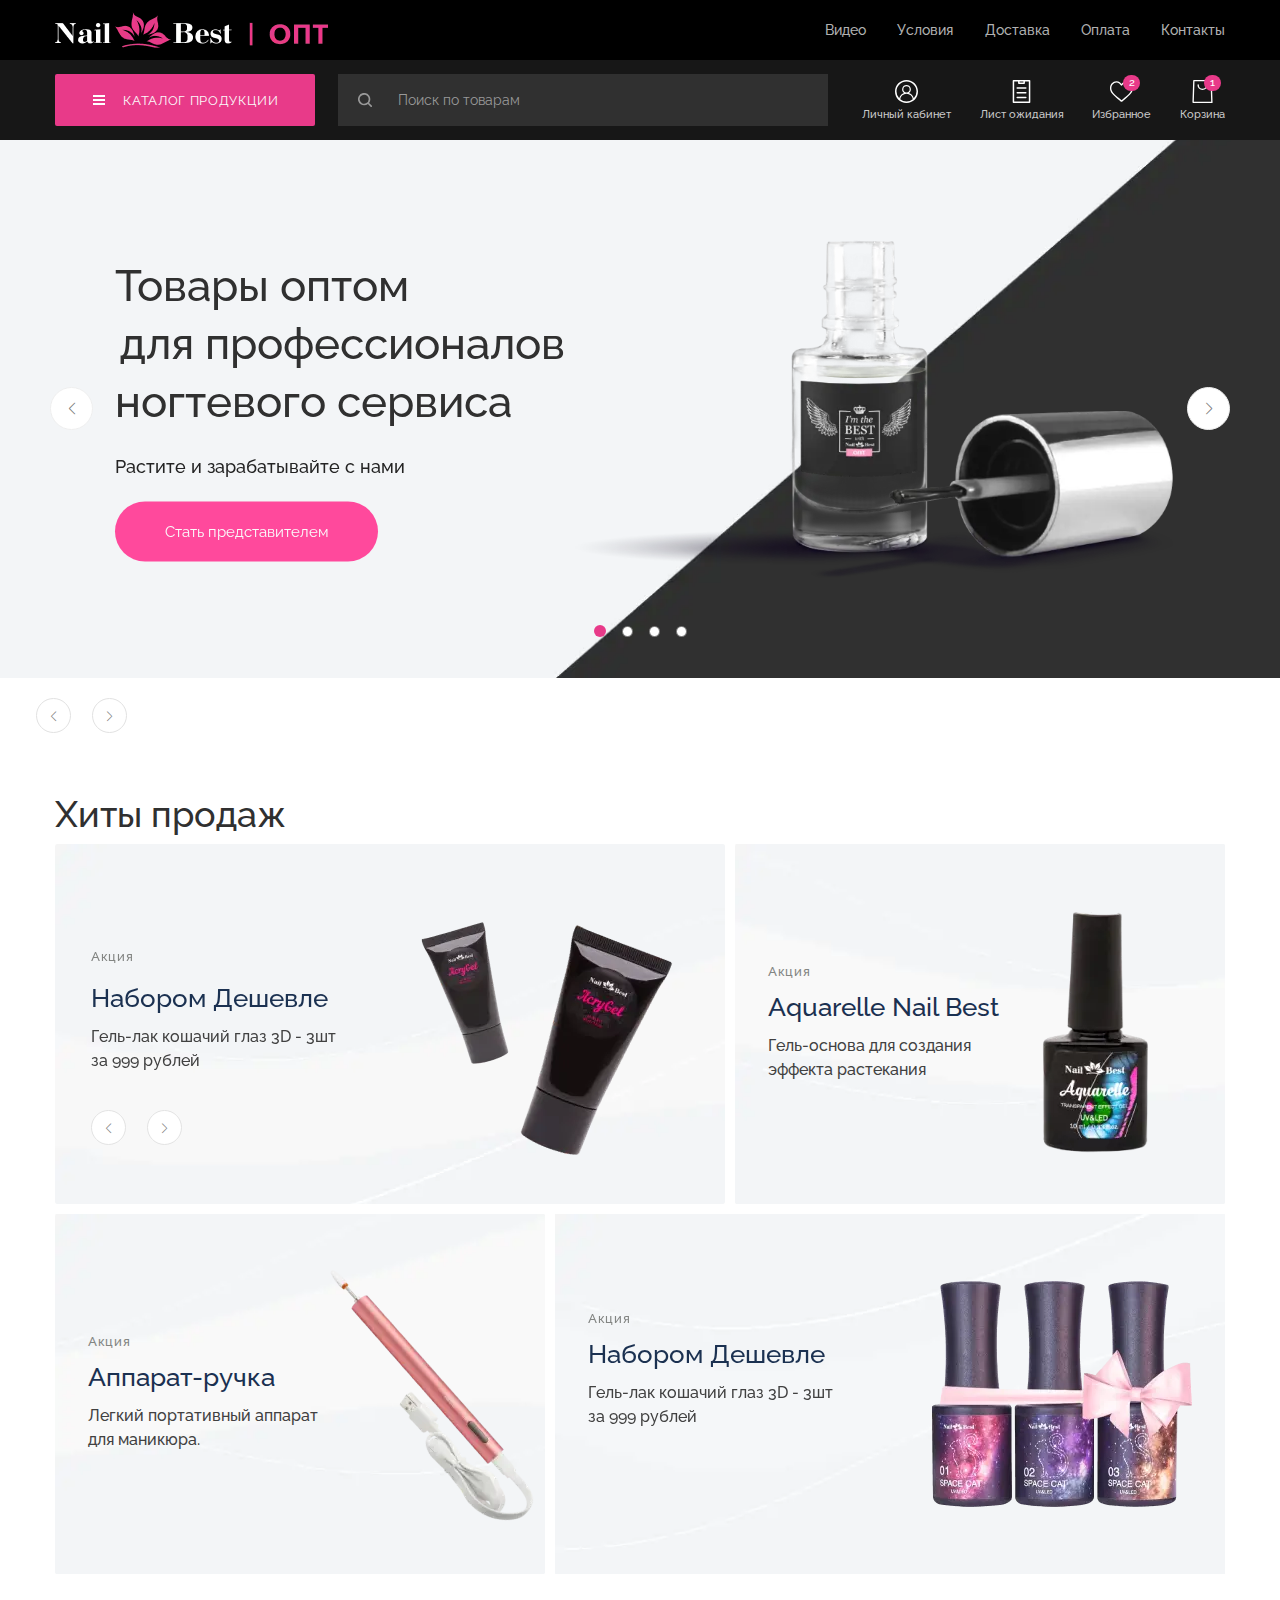
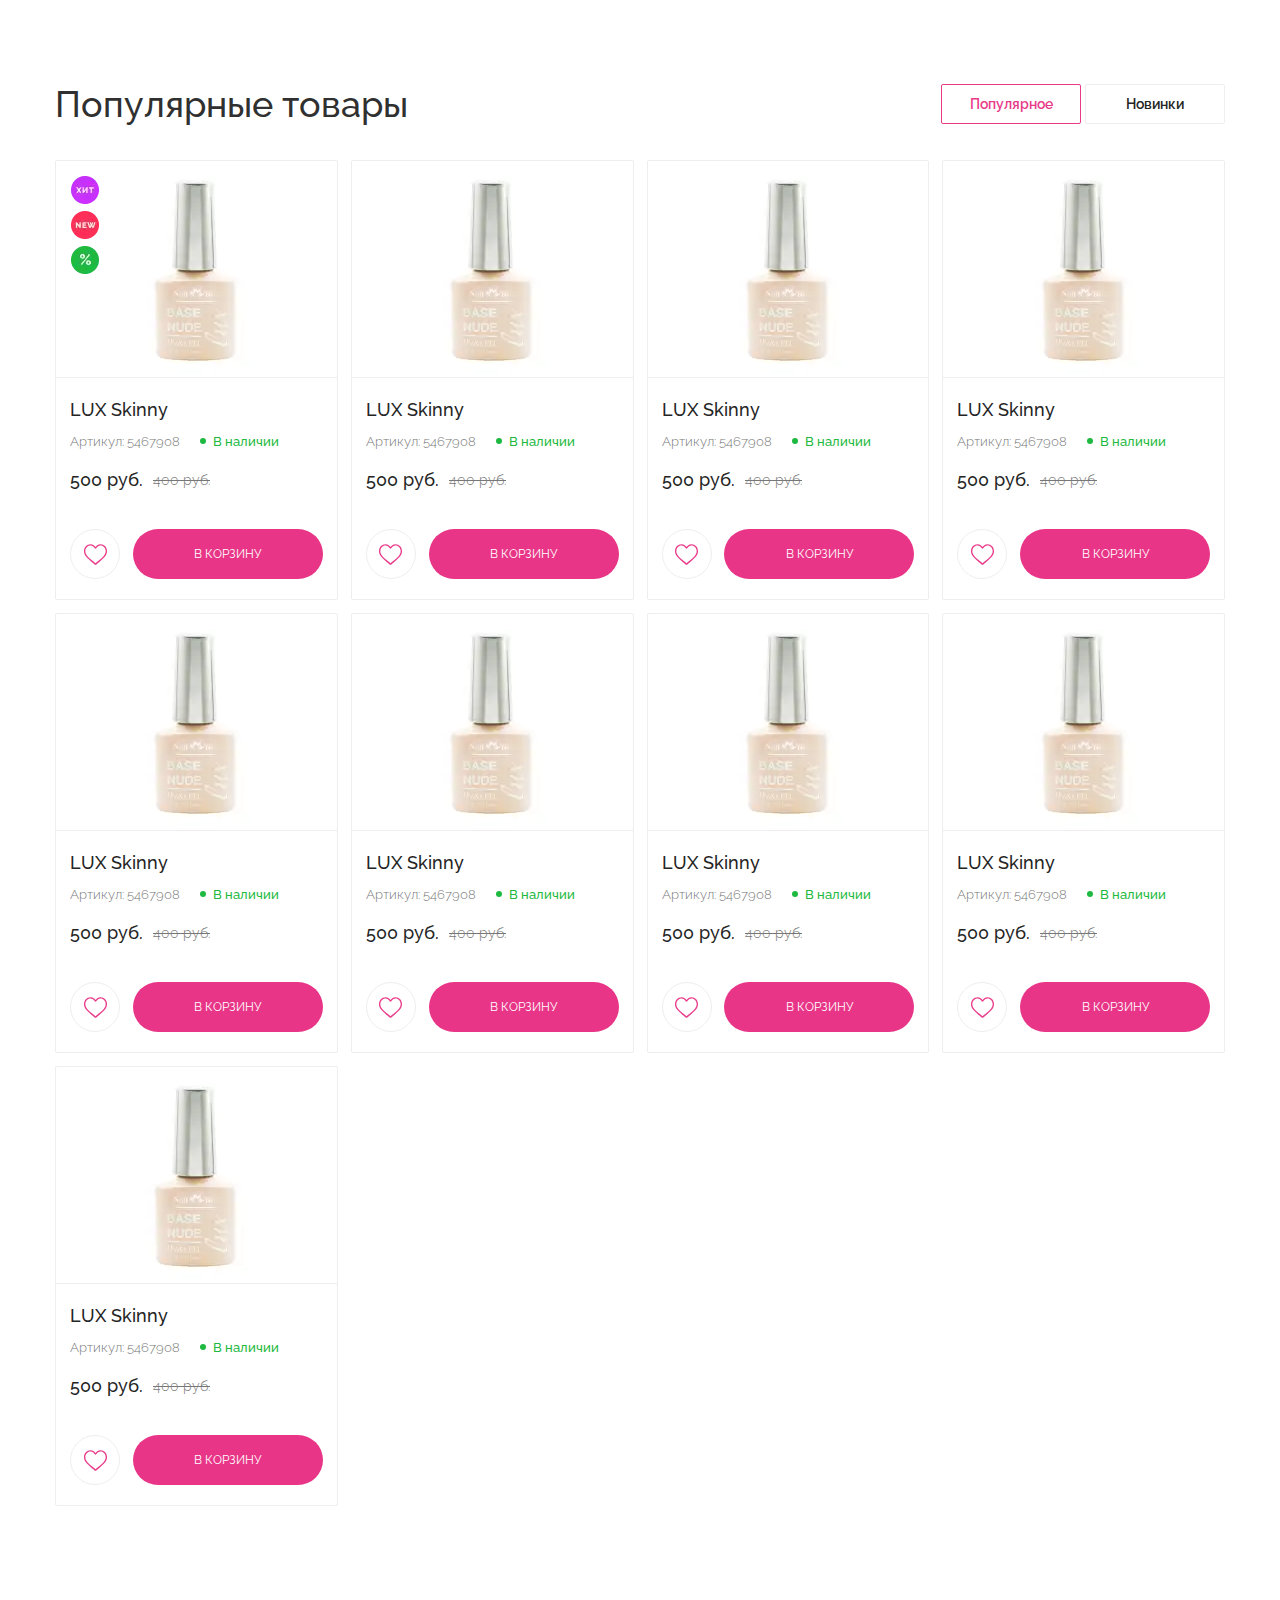
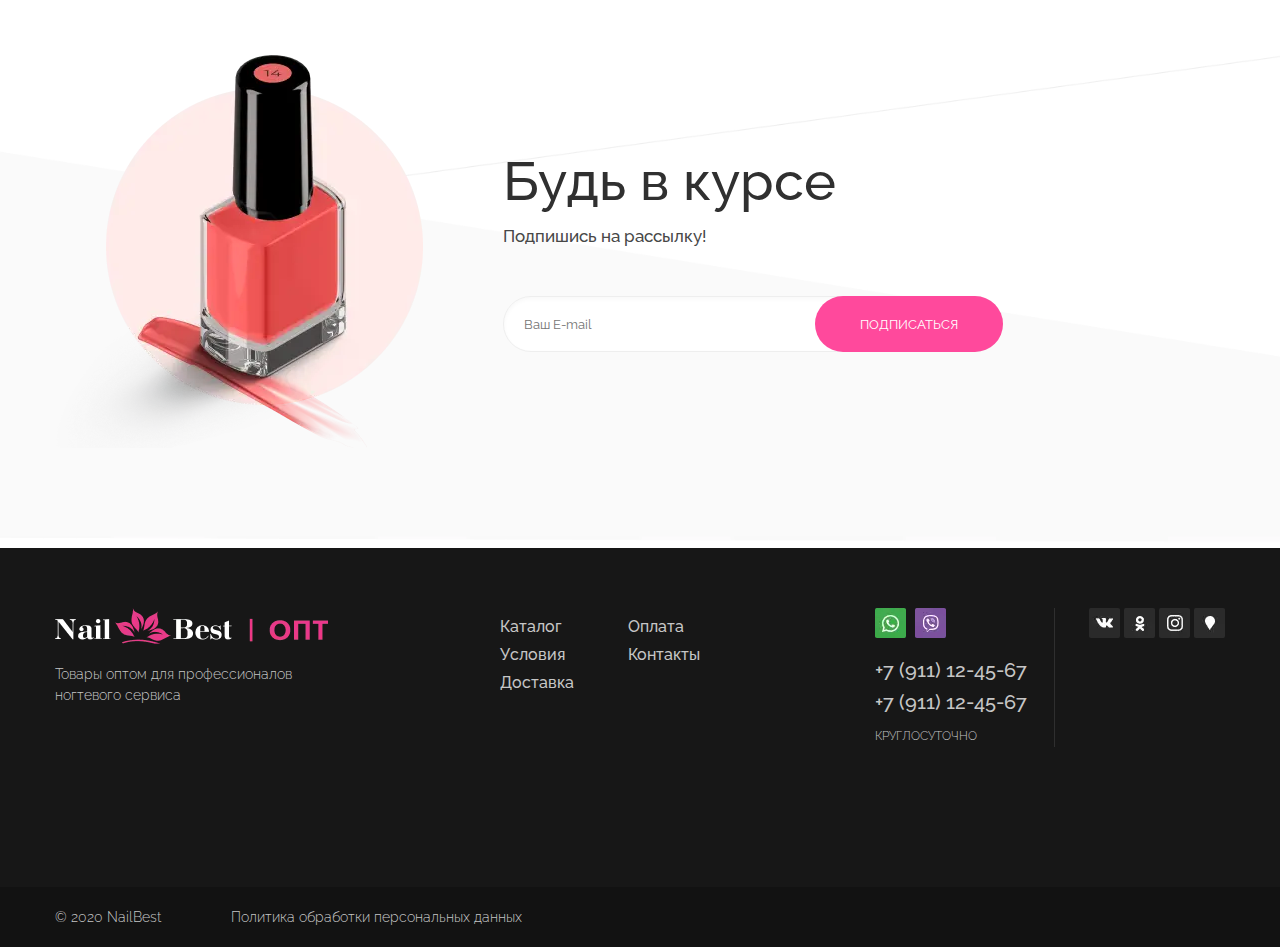
==== commit 4a991231: "Update index.html" ====
--- a/index.html
+++ b/index.html
@@ -1,571 +1,571 @@
-<!DOCTYPE html>-<html lang="en">-<head>-   <meta charset="UTF-8">-   <meta name="viewport" content="width=device-width, initial-scale=1.0">-   <link href="https://fonts.googleapis.com/css2?family=Raleway:wght@400;500&display=swap" rel="stylesheet">-   <link rel="stylesheet" href="https://unpkg.com/swiper/swiper-bundle.min.css">-   <link rel="stylesheet" href="css/style.min.css">-   <title>Document</title>-</head>-<body>-   <header class="header">-   <div class="header__top">-      <div class="h_container container h-t-container">-         <div class="header__burger">-            <span class="span-1"></span>-         </div>-         <a href="index.html" class="header__logo">-            <picture><source srcset="img/logo.webp" type="image/webp"><img src="img/logo.png" alt="" class="logo-img"></picture>-         </a>-         <nav class="header__nav">-            <ul class="nav__list">-               <li class="nav__item media_hide"><h2 class="menu-title">Меню</h2></li>-               <li class="nav__item  media_hide"><a id="catalog-menu-in-header" href="#" class="nav__links arrow-for-menu-item">Каталог продукции</a></li>	-               <li class="nav__item"><a href="#" class="nav__links">Видео</a></li>	-               <li class="nav__item"><a href="#" class="nav__links">Условия</a></li>-               <li class="nav__item"><a href="#" class="nav__links">Доставка</a></li>-               <li class="nav__item"><a href="#" class="nav__links">Оплата</a></li>-               <li class="nav__item"><a href="#" class="nav__links">Контакты</a></li>-            </ul>-         </nav>-      </div>-   </div>-   <div class="header__bottom header-bottom">-      <div class="h_container container">-         <div class="header-bottom__catalog">-            <button id="catalog-btn" class="header-bottom__btn">-               <div class="catalog-btn-burger">-                  <span></span>-               </div>-               КАТАЛОГ ПРОДУКЦИИ-            </button>-            <div id="catalog-menu" class="catalog-menu">-               <ul class="catalog-menu-list">-                  <li id="catalog-item-1" class="catalog__item-1 catalog__item arrow-for-menu-item">-                     <a href="#">Гель-Лаки</a>-                     <ul class="catalog__item-1-submenu submenu-1 submenu">-                        <li class="submenu-1__item submenu-item"><a href="catalog-page.html">Гель-Лаки</a></li>-                        <li class="submenu-1__item submenu-item"><a href="#">Базы и Топы</a></li>-                        <li class="submenu-1__item submenu-item"><a href="#">Праймеры, бондеры, обезжириватели</a></li>-                     </ul>-                  </li>-                  <li id="catalog-item-2" class="catalog__item-2 catalog__item arrow-for-menu-item"><a href="#">Гели для дизайна</a></li>-                  <li id="catalog-item-3" class="catalog__item-3 catalog__item arrow-for-menu-item"><a href="#">Все для дизайна ногтей</a></li>-                  <li id="catalog-item-4" class="catalog__item-4 catalog__item arrow-for-menu-item"><a href="#">Материалы для наращивания ногтей</a></li>-                  <li id="catalog-item-5" class="catalog__item-5 catalog__item arrow-for-menu-item"><a href="#">Электрооборудование для маникюра-                     и педикюра</a></li>-                  <li id="catalog-item-6" class="catalog__item-6 catalog__item arrow-for-menu-item"><a href="#">Инструменты для маникюра и педикюра</a></li>-                  <li id="catalog-item-7" class="catalog__item-7 catalog__item arrow-for-menu-item"><a href="#">Пилки, бафы, шлифовщики</a></li>-                  <li id="catalog-item-8" class="catalog__item-8 catalog__item arrow-for-menu-item"><a href="#">Расходные материалы</a></li>-               </ul>-            </div>-            <div id="media-catalog-menu"class="media-catalog-menu">-               <ul class="media-catalog-menu-list">-                  <li class="nav__item title-item"><h2 class="menu-title">Каталог</h2><button id="back-btn-1" class="back-button-1">Hазад</button></li>-                  <li  class="media-catalog-menu-item arrow-for-menu-item"><a id="gel-polish-opener" href="#">Гель-Лаки</a>-                     <ul id="media-catalog-submenu" class="media-catalog-submenu">-                        <li class="nav__item title-item"><h2 class="menu-title">Гель-Лаки</h2><button id="back-btn-2" class="back-button-1">Hазад</button></li>-                        <li class="media-catalog-submenu__item"><a href="catalog-page.html">Гель-Лаки</a></li>-                        <li class="media-catalog-submenu__item"><a href="#">Базы и Топы</a></li>-                        <li class="media-catalog-submenu__item"><a href="#">Праймеры, бондеры, обезжириватели</a></li>-                     </ul>-                  </li>-                  <li class="media-catalog-menu-item arrow-for-menu-item"><a href="#">Гели для дизайна</a></li>-                  <li class="media-catalog-menu-item arrow-for-menu-item"><a href="#">Все для дизайна ногтей</a></li>-                  <li class="media-catalog-menu-item arrow-for-menu-item"><a href="#">Пилки, бафы, шлифовщики</a></li>-                  <li class="media-catalog-menu-item arrow-for-menu-item"><a href="#">Расходные материалы</a></li>-                  <li class="media-catalog-menu-item arrow-for-menu-item"><a href="#">Инструменты</a></li>-               </ul>-            </div>-         </div>-         -         <form class="header-bottom__search">-            <button type="submit" class="search-submit" ></button>-            <input id="search-input" type="text" class="header-bottom__search-box" placeholder="Поиск по товарам">-         </form>-         <div class="header-bottom__actions">-               <a data-da="h-t-container,last,767" href="#" class="action header-bottom__persone">-                  <picture><source srcset="img/union.svg" type="image/webp"><img src="img/union.svg" alt=""></picture>-                  <p class="persone__text actions-text">Личный кабинет</p>-               </a>-               <a href="#" class="action header-bottom__wait-list">-                  <picture><source srcset="img/list.svg" type="image/webp"><img src="img/list.svg" alt=""></picture>-                  <p class="wait-list__text actions-text">Лист ожидания</p>-               </a>-               <a href="#" class="action header-bottom__liked">-                  <picture><source srcset="img/heart.svg" type="image/webp"><img src="img/heart.svg" alt=""></picture>-                  <span class="likes-counter counter">2</span>-                  <p class="liked__text actions-text">Избранное</p>-               </a>-               <a href="#" class="action header-bottom__basket">-                  <picture><source srcset="img/shopping-bag.svg" type="image/webp"><img src="img/shopping-bag.svg" alt=""></picture>-                  <span class="products-counter counter">1</span>-                  <p class="basket__text actions-text">Корзина</p>-               </a>-         </div>-      </div>-   </div>-</header>-                                                        -   <section class="slider main-slider">-      <div class="container">-         <div class="swiper-container slider-container">-            <div class="swiper-wrapper">-               <div class="swiper-slide main-slider-slide">-                  <div class="slider-content">-                     <h1 class="slider-title">Товары оптом<br> для профессионалов ногтевого сервиса</h1>-                     <p class="slider-subtitle">Растите и зарабатывайте с нами</p>-                     <button class="default-btn slider-btn"><a href="#" class="default-btn-link">Стать представителем</a></button>-                  </div>-                  <picture><source srcset="img/main-slider-img.webp" type="image/webp"><img src="img/main-slider-img.png" alt=""></picture>-               </div>-               <div class="swiper-slide main-slider-slide">-                  <div class="slider-content ">-                     <h1 class="slider-title">Товары оптом<br> для профессионалов ногтевого сервиса</h1>-                     <p class="slider-subtitle">Растите и зарабатывайте с нами</p>-                     <button class="default-btn slider-btn"><a href="#" class="default-btn-link">Стать представителем</a></button>-                  </div>-                  <picture><source srcset="img/main-slider-img.webp" type="image/webp"><img src="img/main-slider-img.png" alt=""></picture>-               </div>-               <div class="swiper-slide main-slider-slide">-                  <div class="slider-content">-                     <h1 class="slider-title">Товары оптом<br> для профессионалов ногтевого сервиса</h1>-                     <p class="slider-subtitle">Растите и зарабатывайте с нами</p>-                     <button class="default-btn slider-btn"><a href="#" class="default-btn-link">Стать представителем</a></button>-                  </div>-                  <picture><source srcset="img/main-slider-img.webp" type="image/webp"><img src="img/main-slider-img.png" alt=""></picture>-               </div>-               <div class="swiper-slide main-slider-slide">-                  <div class="slider-content">-                     <h1 class="slider-title">Товары оптом<br> для профессионалов ногтевого сервиса</h1>-                     <p class="slider-subtitle">Растите и зарабатывайте с нами</p>-                     <button class="default-btn slider-btn"><a href="#" class="default-btn-link">Стать представителем</a></button>-                  </div>-                  <picture><source srcset="img/main-slider-img.webp" type="image/webp"><img src="img/main-slider-img.png" alt=""></picture>-               </div>-            </div>-         </div>--         <div class="swiper-button-prev"></div>-         <div class="swiper-button-next"></div>-         <div class="swiper-pagination slider-pagination"></div>-      </div>-   </section>-   <div class="container">-      <div class="slider-content_media">-         <h1 class="slider-title">Товары оптом для профессионалов ногтевого сервиса</h1>-         <p class="slider-subtitle">Растите и зарабатывайте с нами</p>-         <button class="default-btn slider-btn"><a href="#" class="default-btn-link">Стать представителем</a></button>-      </div>-   </div>-   <main class="hit">-      <div class="container">-         <h2 class="hit__title section-title">Хиты продаж</h2>-         <div class="hit__content_1">-            <div class="hit-slider-1">-               <div class="swiper-container hit-slider-1-container ">-                  <div class="swiper-wrapper">-                     <div class="swiper-slide">-                        <div class="hit-slide-content">-                           <p class="event">Акция</p>-                           <h3 class="hit-slider-1__title hit-event-title">Набором Дешевле</h3>-                           <p class="hit-slider-1__description hit-event-description">Гель-лак кошачий глаз 3D - 3шт -                              за 999 рублей</p>-                        </div>-                        <picture><source srcset="img/hit-slider-1-img.webp" type="image/webp"><img src="img/hit-slider-1-img.png" class="hit-slider-1__img hit-slider-img"></picture>-                     </div>-                     <div class="swiper-slide">-                        <div class="hit-slide-content">-                           <p class="event">Акция</p>-                           <h3 class="hit-slider-1__title hit-event-title">Набором Дешевле</h3>-                           <p class="hit-slider-1__description hit-event-description">Гель-лак кошачий глаз 3D - 3шт -                              за 999 рублей</p>-                        </div>-                        <picture><source srcset="img/hit-slider-1-img.webp" type="image/webp"><img src="img/hit-slider-1-img.png" class="hit-slider-1__img hit-slider-img"></picture>-                     </div>-                     <div class="swiper-slide">-                        <div class="hit-slide-content">-                           <p class="event">Акция</p>-                           <h3 class="hit-slider-1__title hit-event-title">Набором Дешевле</h3>-                           <p class="hit-slider-1__description hit-event-description">Гель-лак кошачий глаз 3D - 3шт -                              за 999 рублей</p>-                        </div>-                        <picture><source srcset="img/hit-slider-1-img.webp" type="image/webp"><img src="img/hit-slider-1-img.png" class="hit-slider-1__img hit-slider-img"></picture>-                     </div>-                     <div class="swiper-slide">-                        <div class="hit-slide-content">-                           <p class="event">Акция</p>-                           <h3 class="hit-slider-1__title hit-event-title">Набором Дешевле</h3>-                           <p class="hit-slider-1__description hit-event-description">Гель-лак кошачий глаз 3D - 3шт -                              за 999 рублей</p>-                        </div>-                        <picture><source srcset="img/hit-slider-1-img.webp" type="image/webp"><img src="img/hit-slider-1-img.png" class="hit-slider-1__img hit-slider-img"></picture>-                     </div>-                  </div>-               </div>-               <div class="hit-slider-1-swiper-button-prev swiper-button-prev"></div>-               <div class="hit-slider-1-swiper-button-next swiper-button-next"></div>-               <div class="swiper-pagination hit-slider-1-swiper-pagination"></div>-            </div>-            <div class="hit-event hit-event-1">-               <div class="hit-event-content">-                  <p class="event">Акция</p>-                  <h3 class="hit-event-title hit-event-1__title">Aquarelle Nail Best</h3>-                  <p class="hit-event-description">Гель-основа для создания -                     эффекта растекания</p>-               </div>-               <picture><source srcset="img/event-img-1.webp" type="image/webp"><img src="img/event-img-1.png" alt="" class="transform hit-event__img"></picture>-            </div>   -         </div>-         <div class="hit__content_2">-            <div class="hit-event hit-event-2">-               <div class="hit-event-content">-                  <p class="event">Акция</p>-                  <h3 class="hit-event-title hit-event-2__title">Аппарат-ручка</h3>-                  <p class="hit-event-description">Легкий портативный аппарат -                     для маникюра.</p>-               </div>-               <picture><source srcset="img/event-img-2.webp" type="image/webp"><img src="img/event-img-2.png" alt="" class="hit-event__img"></picture>-            </div> -            <div class="hit-slider-2">-               <div class="swiper-container hit-slider-2-container ">-                  <div class="swiper-wrapper">-                     <div class="swiper-slide">-                        <div class="hit-slide-content">--                           <p class="event">Акция</p>-                           <h3 class="hit-slider-2__title hit-event-title">Набором Дешевле</h3>-                           <p class="hit-slider-2__description hit-event-description">Гель-лак кошачий глаз 3D - 3шт -                              за 999 рублей</p>-                        </div>-                        <picture><source srcset="img/hit-slider-2-img.webp" type="image/webp"><img src="img/hit-slider-2-img.png" class="hit-slider-2__img hit-slider-img"></picture>-                     </div>-                     <div class="swiper-slide">-                        <div class="hit-slide-content">--                           <p class="event">Акция</p>-                           <h3 class="hit-slider-2__title hit-event-title">Набором Дешевле</h3>-                           <p class="hit-slider-2__description hit-event-description">Гель-лак кошачий глаз 3D - 3шт -                              за 999 рублей</p>-                        </div>-                        <picture><source srcset="img/hit-slider-2-img.webp" type="image/webp"><img src="img/hit-slider-2-img.png" class="hit-slider-2__img hit-slider-img"></picture>-                     </div>-                     <div class="swiper-slide">-                        <div class="hit-slide-content">--                           <p class="event">Акция</p>-                           <h3 class="hit-slider-2__title hit-event-title">Набором Дешевле</h3>-                           <p class="hit-slider-2__description hit-event-description">Гель-лак кошачий глаз 3D - 3шт -                              за 999 рублей</p>-                        </div>-                        <picture><source srcset="img/hit-slider-2-img.webp" type="image/webp"><img src="img/hit-slider-2-img.png" class="hit-slider-2__img hit-slider-img"></picture>-                     </div>-                  </div>-                  <div class="swiper-button-prev hit-slider-2-swiper-button-prev"></div>-                  <div class="swiper-button-next hit-slider-2-swiper-button-next"></div>-               </div>  -            </div>-         </div>-      </div>-   </main>-   <section class="products index-products">-      <div class="container">-         <div class="products__header">-            <h2 class="products__title section-title">Популярные товары</h2>-            <div class="products__filter">-               <button class="active products__filter-btn popular">Популярное</button>-               <button class="products__filter-btn new">Новинки</button>-            </div>-         </div>-         <div class="products__content">-            <div class="product">-               <div class="_discount_"></div>-               <div class="_new_"></div>-               <div class="_hit_"></div>-               <a href="product.html" class="product__image">-                  <picture><source srcset="img/product-img.webp" type="image/webp"><img src="img/product-img.png" class="product__img"></picture>-               </a>-               <div class="product__content">-                  <h3 class="product__title">LUX Skinny</h3>-                  <div class="product__characteristics">-                     <div class="product__vender-code">Артикул: <span>5467908</span></div>-                     <div class="product__in-stock">В наличии</div>-                  </div>-                  <div class="product__price">-                     <div class="active-price">500 руб.</div>-                     <div class="old-price">400 руб.</div>-                  </div>-                  <div class="product__actions">-                     <button class="product__like">-                        <svg width="23" height="23" viewBox="0 0 23 23" fill="none" xmlns="http://www.w3.org/2000/svg">-                           <path d="M11.5 21.7204C11.1725 21.7204 10.8569 21.6018 10.6108 21.3863C9.6817 20.5739 8.78589 19.8104 7.99555 19.1369L7.99152 19.1334C5.67436 17.1588 3.67341 15.4535 2.28118 13.7736C0.72489 11.8957 0 10.1151 0 8.16999C0 6.28011 0.648032 4.53658 1.8246 3.26035C3.0152 1.96902 4.64888 1.25781 6.42522 1.25781C7.75287 1.25781 8.96874 1.67755 10.039 2.50527C10.5791 2.92308 11.0687 3.43442 11.5 4.03086C11.9315 3.43442 12.4209 2.92308 12.9612 2.50527C14.0314 1.67755 15.2473 1.25781 16.5749 1.25781C18.3511 1.25781 19.9849 1.96902 21.1755 3.26035C22.3521 4.53658 23 6.28011 23 8.16999C23 10.1151 22.2752 11.8957 20.7189 13.7735C19.3267 15.4535 17.3259 17.1586 15.0091 19.133C14.2174 19.8076 13.3202 20.5723 12.3889 21.3867C12.1431 21.6018 11.8272 21.7204 11.5 21.7204ZM6.42522 2.60512C5.02966 2.60512 3.74764 3.16208 2.81498 4.17352C1.86847 5.20023 1.34713 6.61948 1.34713 8.16999C1.34713 9.80595 1.95515 11.2691 3.31842 12.914C4.63607 14.504 6.59596 16.1742 8.86521 18.1081L8.86942 18.1116C9.66275 18.7877 10.5621 19.5542 11.498 20.3726C12.4397 19.5526 13.3404 18.7849 14.1353 18.1077C16.4044 16.1738 18.3641 14.504 19.6817 12.914C21.0448 11.2691 21.6528 9.80595 21.6528 8.16999C21.6528 6.61948 21.1315 5.20023 20.185 4.17352C19.2525 3.16208 17.9703 2.60512 16.5749 2.60512C15.5526 2.60512 14.614 2.9301 13.7852 3.57094C13.0466 4.14229 12.5321 4.86455 12.2305 5.36992C12.0754 5.6298 11.8023 5.78492 11.5 5.78492C11.1976 5.78492 10.9246 5.6298 10.7695 5.36992C10.468 4.86455 9.95351 4.14229 9.21476 3.57094C8.38599 2.9301 7.44737 2.60512 6.42522 2.60512Z" fill="white"/>-                        </svg>-                     </button>-                     <button class="product__in-basket default-btn">В корзину</button>-                  </div>-               </div>-            </div>-            <div class="product">-               <a href="#" class="product__image">-                  <picture><source srcset="img/product-img.webp" type="image/webp"><img src="img/product-img.png" class="product__img"></picture>-               </a>-               <div class="product__content">-                  <h3 class="product__title">LUX Skinny</h3>-                  <div class="product__characteristics">-                     <div class="product__vender-code">Артикул: <span>5467908</span></div>-                     <div class="product__in-stock">В наличии</div>-                  </div>-                  <div class="product__price">-                     <div class="active-price">500 руб.</div>-                     <div class="old-price">400 руб.</div>-                  </div>-                  <div class="product__actions">-                     <button class="product__like">-                        <svg width="23" height="23" viewBox="0 0 23 23" fill="none" xmlns="http://www.w3.org/2000/svg">-                           <path d="M11.5 21.7204C11.1725 21.7204 10.8569 21.6018 10.6108 21.3863C9.6817 20.5739 8.78589 19.8104 7.99555 19.1369L7.99152 19.1334C5.67436 17.1588 3.67341 15.4535 2.28118 13.7736C0.72489 11.8957 0 10.1151 0 8.16999C0 6.28011 0.648032 4.53658 1.8246 3.26035C3.0152 1.96902 4.64888 1.25781 6.42522 1.25781C7.75287 1.25781 8.96874 1.67755 10.039 2.50527C10.5791 2.92308 11.0687 3.43442 11.5 4.03086C11.9315 3.43442 12.4209 2.92308 12.9612 2.50527C14.0314 1.67755 15.2473 1.25781 16.5749 1.25781C18.3511 1.25781 19.9849 1.96902 21.1755 3.26035C22.3521 4.53658 23 6.28011 23 8.16999C23 10.1151 22.2752 11.8957 20.7189 13.7735C19.3267 15.4535 17.3259 17.1586 15.0091 19.133C14.2174 19.8076 13.3202 20.5723 12.3889 21.3867C12.1431 21.6018 11.8272 21.7204 11.5 21.7204ZM6.42522 2.60512C5.02966 2.60512 3.74764 3.16208 2.81498 4.17352C1.86847 5.20023 1.34713 6.61948 1.34713 8.16999C1.34713 9.80595 1.95515 11.2691 3.31842 12.914C4.63607 14.504 6.59596 16.1742 8.86521 18.1081L8.86942 18.1116C9.66275 18.7877 10.5621 19.5542 11.498 20.3726C12.4397 19.5526 13.3404 18.7849 14.1353 18.1077C16.4044 16.1738 18.3641 14.504 19.6817 12.914C21.0448 11.2691 21.6528 9.80595 21.6528 8.16999C21.6528 6.61948 21.1315 5.20023 20.185 4.17352C19.2525 3.16208 17.9703 2.60512 16.5749 2.60512C15.5526 2.60512 14.614 2.9301 13.7852 3.57094C13.0466 4.14229 12.5321 4.86455 12.2305 5.36992C12.0754 5.6298 11.8023 5.78492 11.5 5.78492C11.1976 5.78492 10.9246 5.6298 10.7695 5.36992C10.468 4.86455 9.95351 4.14229 9.21476 3.57094C8.38599 2.9301 7.44737 2.60512 6.42522 2.60512Z" fill="white"/>-                        </svg>-                     </button>-                     <button class="product__in-basket default-btn">В корзину</button>-                  </div>-               </div>-            </div>-            <div class="product">-               <a href="#" class="product__image">-                  <picture><source srcset="img/product-img.webp" type="image/webp"><img src="img/product-img.png" class="product__img"></picture>-               </a>-               <div class="product__content">-                  <h3 class="product__title">LUX Skinny</h3>-                  <div class="product__characteristics">-                     <div class="product__vender-code">Артикул: <span>5467908</span></div>-                     <div class="product__in-stock">В наличии</div>-                  </div>-                  <div class="product__price">-                     <div class="active-price">500 руб.</div>-                     <div class="old-price">400 руб.</div>-                  </div>-                  <div class="product__actions">-                     <button class="product__like">-                        <svg width="23" height="23" viewBox="0 0 23 23" fill="none" xmlns="http://www.w3.org/2000/svg">-                           <path d="M11.5 21.7204C11.1725 21.7204 10.8569 21.6018 10.6108 21.3863C9.6817 20.5739 8.78589 19.8104 7.99555 19.1369L7.99152 19.1334C5.67436 17.1588 3.67341 15.4535 2.28118 13.7736C0.72489 11.8957 0 10.1151 0 8.16999C0 6.28011 0.648032 4.53658 1.8246 3.26035C3.0152 1.96902 4.64888 1.25781 6.42522 1.25781C7.75287 1.25781 8.96874 1.67755 10.039 2.50527C10.5791 2.92308 11.0687 3.43442 11.5 4.03086C11.9315 3.43442 12.4209 2.92308 12.9612 2.50527C14.0314 1.67755 15.2473 1.25781 16.5749 1.25781C18.3511 1.25781 19.9849 1.96902 21.1755 3.26035C22.3521 4.53658 23 6.28011 23 8.16999C23 10.1151 22.2752 11.8957 20.7189 13.7735C19.3267 15.4535 17.3259 17.1586 15.0091 19.133C14.2174 19.8076 13.3202 20.5723 12.3889 21.3867C12.1431 21.6018 11.8272 21.7204 11.5 21.7204ZM6.42522 2.60512C5.02966 2.60512 3.74764 3.16208 2.81498 4.17352C1.86847 5.20023 1.34713 6.61948 1.34713 8.16999C1.34713 9.80595 1.95515 11.2691 3.31842 12.914C4.63607 14.504 6.59596 16.1742 8.86521 18.1081L8.86942 18.1116C9.66275 18.7877 10.5621 19.5542 11.498 20.3726C12.4397 19.5526 13.3404 18.7849 14.1353 18.1077C16.4044 16.1738 18.3641 14.504 19.6817 12.914C21.0448 11.2691 21.6528 9.80595 21.6528 8.16999C21.6528 6.61948 21.1315 5.20023 20.185 4.17352C19.2525 3.16208 17.9703 2.60512 16.5749 2.60512C15.5526 2.60512 14.614 2.9301 13.7852 3.57094C13.0466 4.14229 12.5321 4.86455 12.2305 5.36992C12.0754 5.6298 11.8023 5.78492 11.5 5.78492C11.1976 5.78492 10.9246 5.6298 10.7695 5.36992C10.468 4.86455 9.95351 4.14229 9.21476 3.57094C8.38599 2.9301 7.44737 2.60512 6.42522 2.60512Z" fill="white"/>-                        </svg>-                     </button>-                     <button class="product__in-basket default-btn">В корзину</button>-                  </div>-               </div>-            </div>-            <div class="product">-               <a href="#" class="product__image">-                  <picture><source srcset="img/product-img.webp" type="image/webp"><img src="img/product-img.png" class="product__img"></picture>-               </a>-               <div class="product__content">-                  <h3 class="product__title">LUX Skinny</h3>-                  <div class="product__characteristics">-                     <div class="product__vender-code">Артикул: <span>5467908</span></div>-                     <div class="product__in-stock">В наличии</div>-                  </div>-                  <div class="product__price">-                     <div class="active-price">500 руб.</div>-                     <div class="old-price">400 руб.</div>-                  </div>-                  <div class="product__actions">-                     <button class="product__like">-                        <svg width="23" height="23" viewBox="0 0 23 23" fill="none" xmlns="http://www.w3.org/2000/svg">-                           <path d="M11.5 21.7204C11.1725 21.7204 10.8569 21.6018 10.6108 21.3863C9.6817 20.5739 8.78589 19.8104 7.99555 19.1369L7.99152 19.1334C5.67436 17.1588 3.67341 15.4535 2.28118 13.7736C0.72489 11.8957 0 10.1151 0 8.16999C0 6.28011 0.648032 4.53658 1.8246 3.26035C3.0152 1.96902 4.64888 1.25781 6.42522 1.25781C7.75287 1.25781 8.96874 1.67755 10.039 2.50527C10.5791 2.92308 11.0687 3.43442 11.5 4.03086C11.9315 3.43442 12.4209 2.92308 12.9612 2.50527C14.0314 1.67755 15.2473 1.25781 16.5749 1.25781C18.3511 1.25781 19.9849 1.96902 21.1755 3.26035C22.3521 4.53658 23 6.28011 23 8.16999C23 10.1151 22.2752 11.8957 20.7189 13.7735C19.3267 15.4535 17.3259 17.1586 15.0091 19.133C14.2174 19.8076 13.3202 20.5723 12.3889 21.3867C12.1431 21.6018 11.8272 21.7204 11.5 21.7204ZM6.42522 2.60512C5.02966 2.60512 3.74764 3.16208 2.81498 4.17352C1.86847 5.20023 1.34713 6.61948 1.34713 8.16999C1.34713 9.80595 1.95515 11.2691 3.31842 12.914C4.63607 14.504 6.59596 16.1742 8.86521 18.1081L8.86942 18.1116C9.66275 18.7877 10.5621 19.5542 11.498 20.3726C12.4397 19.5526 13.3404 18.7849 14.1353 18.1077C16.4044 16.1738 18.3641 14.504 19.6817 12.914C21.0448 11.2691 21.6528 9.80595 21.6528 8.16999C21.6528 6.61948 21.1315 5.20023 20.185 4.17352C19.2525 3.16208 17.9703 2.60512 16.5749 2.60512C15.5526 2.60512 14.614 2.9301 13.7852 3.57094C13.0466 4.14229 12.5321 4.86455 12.2305 5.36992C12.0754 5.6298 11.8023 5.78492 11.5 5.78492C11.1976 5.78492 10.9246 5.6298 10.7695 5.36992C10.468 4.86455 9.95351 4.14229 9.21476 3.57094C8.38599 2.9301 7.44737 2.60512 6.42522 2.60512Z" fill="white"/>-                        </svg>-                     </button>-                     <button class="product__in-basket default-btn">В корзину</button>-                  </div>-               </div>-            </div>-            <div class="product">-               <a href="#" class="product__image">-                  <picture><source srcset="img/product-img.webp" type="image/webp"><img src="img/product-img.png" class="product__img"></picture>-               </a>-               <div class="product__content">-                  <h3 class="product__title">LUX Skinny</h3>-                  <div class="product__characteristics">-                     <div class="product__vender-code">Артикул: <span>5467908</span></div>-                     <div class="product__in-stock">В наличии</div>-                  </div>-                  <div class="product__price">-                     <div class="active-price">500 руб.</div>-                     <div class="old-price">400 руб.</div>-                  </div>-                  <div class="product__actions">-                     <button class="product__like">-                        <svg width="23" height="23" viewBox="0 0 23 23" fill="none" xmlns="http://www.w3.org/2000/svg">-                           <path d="M11.5 21.7204C11.1725 21.7204 10.8569 21.6018 10.6108 21.3863C9.6817 20.5739 8.78589 19.8104 7.99555 19.1369L7.99152 19.1334C5.67436 17.1588 3.67341 15.4535 2.28118 13.7736C0.72489 11.8957 0 10.1151 0 8.16999C0 6.28011 0.648032 4.53658 1.8246 3.26035C3.0152 1.96902 4.64888 1.25781 6.42522 1.25781C7.75287 1.25781 8.96874 1.67755 10.039 2.50527C10.5791 2.92308 11.0687 3.43442 11.5 4.03086C11.9315 3.43442 12.4209 2.92308 12.9612 2.50527C14.0314 1.67755 15.2473 1.25781 16.5749 1.25781C18.3511 1.25781 19.9849 1.96902 21.1755 3.26035C22.3521 4.53658 23 6.28011 23 8.16999C23 10.1151 22.2752 11.8957 20.7189 13.7735C19.3267 15.4535 17.3259 17.1586 15.0091 19.133C14.2174 19.8076 13.3202 20.5723 12.3889 21.3867C12.1431 21.6018 11.8272 21.7204 11.5 21.7204ZM6.42522 2.60512C5.02966 2.60512 3.74764 3.16208 2.81498 4.17352C1.86847 5.20023 1.34713 6.61948 1.34713 8.16999C1.34713 9.80595 1.95515 11.2691 3.31842 12.914C4.63607 14.504 6.59596 16.1742 8.86521 18.1081L8.86942 18.1116C9.66275 18.7877 10.5621 19.5542 11.498 20.3726C12.4397 19.5526 13.3404 18.7849 14.1353 18.1077C16.4044 16.1738 18.3641 14.504 19.6817 12.914C21.0448 11.2691 21.6528 9.80595 21.6528 8.16999C21.6528 6.61948 21.1315 5.20023 20.185 4.17352C19.2525 3.16208 17.9703 2.60512 16.5749 2.60512C15.5526 2.60512 14.614 2.9301 13.7852 3.57094C13.0466 4.14229 12.5321 4.86455 12.2305 5.36992C12.0754 5.6298 11.8023 5.78492 11.5 5.78492C11.1976 5.78492 10.9246 5.6298 10.7695 5.36992C10.468 4.86455 9.95351 4.14229 9.21476 3.57094C8.38599 2.9301 7.44737 2.60512 6.42522 2.60512Z" fill="white"/>-                        </svg>-                     </button>-                     <button class="product__in-basket default-btn">В корзину</button>-                  </div>-               </div>-            </div>-            <div class="product">-               <a href="#" class="product__image">-                  <picture><source srcset="img/product-img.webp" type="image/webp"><img src="img/product-img.png" class="product__img"></picture>-               </a>-               <div class="product__content">-                  <h3 class="product__title">LUX Skinny</h3>-                  <div class="product__characteristics">-                     <div class="product__vender-code">Артикул: <span>5467908</span></div>-                     <div class="product__in-stock">В наличии</div>-                  </div>-                  <div class="product__price">-                     <div class="active-price">500 руб.</div>-                     <div class="old-price">400 руб.</div>-                  </div>-                  <div class="product__actions">-                     <button class="product__like">-                        <svg width="23" height="23" viewBox="0 0 23 23" fill="none" xmlns="http://www.w3.org/2000/svg">-                           <path d="M11.5 21.7204C11.1725 21.7204 10.8569 21.6018 10.6108 21.3863C9.6817 20.5739 8.78589 19.8104 7.99555 19.1369L7.99152 19.1334C5.67436 17.1588 3.67341 15.4535 2.28118 13.7736C0.72489 11.8957 0 10.1151 0 8.16999C0 6.28011 0.648032 4.53658 1.8246 3.26035C3.0152 1.96902 4.64888 1.25781 6.42522 1.25781C7.75287 1.25781 8.96874 1.67755 10.039 2.50527C10.5791 2.92308 11.0687 3.43442 11.5 4.03086C11.9315 3.43442 12.4209 2.92308 12.9612 2.50527C14.0314 1.67755 15.2473 1.25781 16.5749 1.25781C18.3511 1.25781 19.9849 1.96902 21.1755 3.26035C22.3521 4.53658 23 6.28011 23 8.16999C23 10.1151 22.2752 11.8957 20.7189 13.7735C19.3267 15.4535 17.3259 17.1586 15.0091 19.133C14.2174 19.8076 13.3202 20.5723 12.3889 21.3867C12.1431 21.6018 11.8272 21.7204 11.5 21.7204ZM6.42522 2.60512C5.02966 2.60512 3.74764 3.16208 2.81498 4.17352C1.86847 5.20023 1.34713 6.61948 1.34713 8.16999C1.34713 9.80595 1.95515 11.2691 3.31842 12.914C4.63607 14.504 6.59596 16.1742 8.86521 18.1081L8.86942 18.1116C9.66275 18.7877 10.5621 19.5542 11.498 20.3726C12.4397 19.5526 13.3404 18.7849 14.1353 18.1077C16.4044 16.1738 18.3641 14.504 19.6817 12.914C21.0448 11.2691 21.6528 9.80595 21.6528 8.16999C21.6528 6.61948 21.1315 5.20023 20.185 4.17352C19.2525 3.16208 17.9703 2.60512 16.5749 2.60512C15.5526 2.60512 14.614 2.9301 13.7852 3.57094C13.0466 4.14229 12.5321 4.86455 12.2305 5.36992C12.0754 5.6298 11.8023 5.78492 11.5 5.78492C11.1976 5.78492 10.9246 5.6298 10.7695 5.36992C10.468 4.86455 9.95351 4.14229 9.21476 3.57094C8.38599 2.9301 7.44737 2.60512 6.42522 2.60512Z" fill="white"/>-                        </svg>-                     </button>-                     <button class="product__in-basket default-btn">В корзину</button>-                  </div>-               </div>-            </div>-            <div class="product">-               <a href="#" class="product__image">-                  <picture><source srcset="img/product-img.webp" type="image/webp"><img src="img/product-img.png" class="product__img"></picture>-               </a>-               <div class="product__content">-                  <h3 class="product__title">LUX Skinny</h3>-                  <div class="product__characteristics">-                     <div class="product__vender-code">Артикул: <span>5467908</span></div>-                     <div class="product__in-stock">В наличии</div>-                  </div>-                  <div class="product__price">-                     <div class="active-price">500 руб.</div>-                     <div class="old-price">400 руб.</div>-                  </div>-                  <div class="product__actions">-                     <button class="product__like">-                        <svg width="23" height="23" viewBox="0 0 23 23" fill="none" xmlns="http://www.w3.org/2000/svg">-                           <path d="M11.5 21.7204C11.1725 21.7204 10.8569 21.6018 10.6108 21.3863C9.6817 20.5739 8.78589 19.8104 7.99555 19.1369L7.99152 19.1334C5.67436 17.1588 3.67341 15.4535 2.28118 13.7736C0.72489 11.8957 0 10.1151 0 8.16999C0 6.28011 0.648032 4.53658 1.8246 3.26035C3.0152 1.96902 4.64888 1.25781 6.42522 1.25781C7.75287 1.25781 8.96874 1.67755 10.039 2.50527C10.5791 2.92308 11.0687 3.43442 11.5 4.03086C11.9315 3.43442 12.4209 2.92308 12.9612 2.50527C14.0314 1.67755 15.2473 1.25781 16.5749 1.25781C18.3511 1.25781 19.9849 1.96902 21.1755 3.26035C22.3521 4.53658 23 6.28011 23 8.16999C23 10.1151 22.2752 11.8957 20.7189 13.7735C19.3267 15.4535 17.3259 17.1586 15.0091 19.133C14.2174 19.8076 13.3202 20.5723 12.3889 21.3867C12.1431 21.6018 11.8272 21.7204 11.5 21.7204ZM6.42522 2.60512C5.02966 2.60512 3.74764 3.16208 2.81498 4.17352C1.86847 5.20023 1.34713 6.61948 1.34713 8.16999C1.34713 9.80595 1.95515 11.2691 3.31842 12.914C4.63607 14.504 6.59596 16.1742 8.86521 18.1081L8.86942 18.1116C9.66275 18.7877 10.5621 19.5542 11.498 20.3726C12.4397 19.5526 13.3404 18.7849 14.1353 18.1077C16.4044 16.1738 18.3641 14.504 19.6817 12.914C21.0448 11.2691 21.6528 9.80595 21.6528 8.16999C21.6528 6.61948 21.1315 5.20023 20.185 4.17352C19.2525 3.16208 17.9703 2.60512 16.5749 2.60512C15.5526 2.60512 14.614 2.9301 13.7852 3.57094C13.0466 4.14229 12.5321 4.86455 12.2305 5.36992C12.0754 5.6298 11.8023 5.78492 11.5 5.78492C11.1976 5.78492 10.9246 5.6298 10.7695 5.36992C10.468 4.86455 9.95351 4.14229 9.21476 3.57094C8.38599 2.9301 7.44737 2.60512 6.42522 2.60512Z" fill="white"/>-                        </svg>-                     </button>-                     <button class="product__in-basket default-btn">В корзину</button>-                  </div>-               </div>-            </div>-            <div class="product">-               <a href="#" class="product__image">-                  <picture><source srcset="img/product-img.webp" type="image/webp"><img src="img/product-img.png" class="product__img"></picture>-               </a>-               <div class="product__content">-                  <h3 class="product__title">LUX Skinny</h3>-                  <div class="product__characteristics">-                     <div class="product__vender-code">Артикул: <span>5467908</span></div>-                     <div class="product__in-stock">В наличии</div>-                  </div>-                  <div class="product__price">-                     <div class="active-price">500 руб.</div>-                     <div class="old-price">400 руб.</div>-                  </div>-                  <div class="product__actions">-                     <button class="product__like">-                        <svg width="23" height="23" viewBox="0 0 23 23" fill="none" xmlns="http://www.w3.org/2000/svg">-                           <path d="M11.5 21.7204C11.1725 21.7204 10.8569 21.6018 10.6108 21.3863C9.6817 20.5739 8.78589 19.8104 7.99555 19.1369L7.99152 19.1334C5.67436 17.1588 3.67341 15.4535 2.28118 13.7736C0.72489 11.8957 0 10.1151 0 8.16999C0 6.28011 0.648032 4.53658 1.8246 3.26035C3.0152 1.96902 4.64888 1.25781 6.42522 1.25781C7.75287 1.25781 8.96874 1.67755 10.039 2.50527C10.5791 2.92308 11.0687 3.43442 11.5 4.03086C11.9315 3.43442 12.4209 2.92308 12.9612 2.50527C14.0314 1.67755 15.2473 1.25781 16.5749 1.25781C18.3511 1.25781 19.9849 1.96902 21.1755 3.26035C22.3521 4.53658 23 6.28011 23 8.16999C23 10.1151 22.2752 11.8957 20.7189 13.7735C19.3267 15.4535 17.3259 17.1586 15.0091 19.133C14.2174 19.8076 13.3202 20.5723 12.3889 21.3867C12.1431 21.6018 11.8272 21.7204 11.5 21.7204ZM6.42522 2.60512C5.02966 2.60512 3.74764 3.16208 2.81498 4.17352C1.86847 5.20023 1.34713 6.61948 1.34713 8.16999C1.34713 9.80595 1.95515 11.2691 3.31842 12.914C4.63607 14.504 6.59596 16.1742 8.86521 18.1081L8.86942 18.1116C9.66275 18.7877 10.5621 19.5542 11.498 20.3726C12.4397 19.5526 13.3404 18.7849 14.1353 18.1077C16.4044 16.1738 18.3641 14.504 19.6817 12.914C21.0448 11.2691 21.6528 9.80595 21.6528 8.16999C21.6528 6.61948 21.1315 5.20023 20.185 4.17352C19.2525 3.16208 17.9703 2.60512 16.5749 2.60512C15.5526 2.60512 14.614 2.9301 13.7852 3.57094C13.0466 4.14229 12.5321 4.86455 12.2305 5.36992C12.0754 5.6298 11.8023 5.78492 11.5 5.78492C11.1976 5.78492 10.9246 5.6298 10.7695 5.36992C10.468 4.86455 9.95351 4.14229 9.21476 3.57094C8.38599 2.9301 7.44737 2.60512 6.42522 2.60512Z" fill="white"/>-                        </svg>-                     </button>-                     <button class="product__in-basket default-btn">В корзину</button>-                  </div>-               </div>-            </div>-            <div class="product">-               <a href="#" class="product__image">-                  <picture><source srcset="img/product-img.webp" type="image/webp"><img src="img/product-img.png" class="product__img"></picture>-               </a>-               <div class="product__content">-                  <h3 class="product__title">LUX Skinny</h3>-                  <div class="product__characteristics">-                     <div class="product__vender-code">Артикул: <span>5467908</span></div>-                     <div class="product__in-stock">В наличии</div>-                  </div>-                  <div class="product__price">-                     <div class="active-price">500 руб.</div>-                     <div class="old-price">400 руб.</div>-                  </div>-                  <div class="product__actions">-                     <button class="product__like">-                        <svg width="23" height="23" viewBox="0 0 23 23" fill="none" xmlns="http://www.w3.org/2000/svg">-                           <path d="M11.5 21.7204C11.1725 21.7204 10.8569 21.6018 10.6108 21.3863C9.6817 20.5739 8.78589 19.8104 7.99555 19.1369L7.99152 19.1334C5.67436 17.1588 3.67341 15.4535 2.28118 13.7736C0.72489 11.8957 0 10.1151 0 8.16999C0 6.28011 0.648032 4.53658 1.8246 3.26035C3.0152 1.96902 4.64888 1.25781 6.42522 1.25781C7.75287 1.25781 8.96874 1.67755 10.039 2.50527C10.5791 2.92308 11.0687 3.43442 11.5 4.03086C11.9315 3.43442 12.4209 2.92308 12.9612 2.50527C14.0314 1.67755 15.2473 1.25781 16.5749 1.25781C18.3511 1.25781 19.9849 1.96902 21.1755 3.26035C22.3521 4.53658 23 6.28011 23 8.16999C23 10.1151 22.2752 11.8957 20.7189 13.7735C19.3267 15.4535 17.3259 17.1586 15.0091 19.133C14.2174 19.8076 13.3202 20.5723 12.3889 21.3867C12.1431 21.6018 11.8272 21.7204 11.5 21.7204ZM6.42522 2.60512C5.02966 2.60512 3.74764 3.16208 2.81498 4.17352C1.86847 5.20023 1.34713 6.61948 1.34713 8.16999C1.34713 9.80595 1.95515 11.2691 3.31842 12.914C4.63607 14.504 6.59596 16.1742 8.86521 18.1081L8.86942 18.1116C9.66275 18.7877 10.5621 19.5542 11.498 20.3726C12.4397 19.5526 13.3404 18.7849 14.1353 18.1077C16.4044 16.1738 18.3641 14.504 19.6817 12.914C21.0448 11.2691 21.6528 9.80595 21.6528 8.16999C21.6528 6.61948 21.1315 5.20023 20.185 4.17352C19.2525 3.16208 17.9703 2.60512 16.5749 2.60512C15.5526 2.60512 14.614 2.9301 13.7852 3.57094C13.0466 4.14229 12.5321 4.86455 12.2305 5.36992C12.0754 5.6298 11.8023 5.78492 11.5 5.78492C11.1976 5.78492 10.9246 5.6298 10.7695 5.36992C10.468 4.86455 9.95351 4.14229 9.21476 3.57094C8.38599 2.9301 7.44737 2.60512 6.42522 2.60512Z" fill="white"/>-                        </svg>-                     </button>-                     <button class="product__in-basket default-btn">В корзину</button>-                  </div>-               </div>-            </div>-         </div>-         <button class="show-more">Показать еще</button>-      </div>-   </section>-   <section class="mailing">-      <div class="container">-         <div class="mailing__content">-            <picture><source srcset="img/mailing-img.webp" type="image/webp"><img src="img/mailing-img.png" alt="" class="mailing__image"></picture>-            <div class="mailing__main">-               <h2 class="mailing__title">Будь в курсе</h2>-               <p class="mailing__text">Подпишись на рассылку!</p>-               <form action="" class="mailing__form mailing-form">-                  <input type="text" class="mailing-form__input" placeholder="Ваш E-mail">-                  <button type="submit" class="mailing-form__btn default-btn">ПОДПИСАТЬСЯ</button>-               </form>-            </div>-         </div>-      </div>-   </section>-   <footer class="footer">-   <div class="container">-      <div class="footer__top">-         <div class="footer__logo footer-logo">-            <picture><source srcset="img/footer-logo.webp" type="image/webp"><img src="img/footer-logo.png" alt="" class="footer-logo__img"></picture>-            <p class="footer-logo__text footer-subtext">Товары оптом для профессионалов-               ногтевого сервиса</p>-         </div>-         <div class="footer__menu footer-menu">-            <ul class="footer-menu__first-column">-               <li class="footer-menu__item"><a href="#">Каталог</a></li>-               <li class="footer-menu__item"><a href="#">Условия</a></li>-               <li class="footer-menu__item"><a href="#">Доставка</a></li>-            </ul>-            <ul class="footer-menu__second-column">-               <li data-da="footer-menu__first-column,3,986" class="footer-menu__item"><a href="#">Оплата</a></li>-               <li data-da="footer-menu__first-column,4,986" class="footer-menu__item"><a href="#">Контакты</a></li>-            </ul>-         </div>-         <div class="footer__actions">-            <div class="footer__contacts footer-contacts">-               <div class="footer-contacts__links">-                  <a href="#" class="footer-link"><picture><source srcset="img/WA.webp" type="image/webp"><img src="img/WA.png" alt=""></picture></a>-                  <a href="#" class="footer-link"><picture><source srcset="img/Viber.webp" type="image/webp"><img src="img/Viber.png" alt=""></picture></a>-               </div>-               <div class="footer-contacts__phones">-                  <a href="tel:+7911124567" class="footer-phone">+7 (911) 12-45-67</a>-                  <a href="tel:+7911124567" class="footer-phone">+7 (911) 12-45-67</a>-                  <p class="footer-subtext footer-contacts__subtext">КРУГЛОСУТОЧНО</p>-               </div>-            </div>-            <div class="footer__links">-               <a href="#" class="footer-social__link footer-social__link-1"><picture><source srcset="img/VK.webp" type="image/webp"><img src="img/VK.png" alt=""></picture></a>-               <a href="#" class="footer-social__link footer-social__link-2"><picture><source srcset="img/OK.webp" type="image/webp"><img src="img/OK.png" alt=""></picture></a>-               <a href="#" class="footer-social__link footer-social__link-3"><picture><source srcset="img/IG.webp" type="image/webp"><img src="img/IG.png" alt=""></picture></a>-               <a href="#" class="footer-social__link footer-social__link-4"><picture><source srcset="img/location.webp" type="image/webp"><img src="img/location.png" alt=""></picture></a>-            </div>-         </div>-      </div>-   </div>-   <div class="footer__bottom">-      <div class="container">-         <p class="footer-bottom__caption footer-subtext">© 2020 NailBest</p>-         <a href="#" class="footer-subtext footer-bottom__link">Политика обработки персональных данных</a>-      </div>-   </div>-</footer>-   <script src="https://code.jquery.com/jquery-3.5.1.min.js" integrity="sha256-9/aliU8dGd2tb6OSsuzixeV4y/faTqgFtohetphbbj0=" crossorigin="anonymous"></script>-   <script src="https://unpkg.com/swiper/swiper-bundle.min.js"></script>-   <script src="js/script.min.js" defer></script>-</body>-</html>+<!DOCTYPE html>
+<html lang="en">
+<head>
+   <meta charset="UTF-8">
+   <meta name="viewport" content="width=device-width, initial-scale=1.0">
+   <link href="https://fonts.googleapis.com/css2?family=Raleway:wght@400;500&display=swap" rel="stylesheet">
+   <link rel="stylesheet" href="https://unpkg.com/swiper/swiper-bundle.min.css">
+   <link rel="stylesheet" href="css/style.css">
+   <title>Document</title>
+</head>
+<body>
+   <header class="header">
+   <div class="header__top">
+      <div class="h_container container h-t-container">
+         <div class="header__burger">
+            <span class="span-1"></span>
+         </div>
+         <a href="index.html" class="header__logo">
+            <picture><source srcset="img/logo.webp" type="image/webp"><img src="img/logo.png" alt="" class="logo-img"></picture>
+         </a>
+         <nav class="header__nav">
+            <ul class="nav__list">
+               <li class="nav__item media_hide"><h2 class="menu-title">Меню</h2></li>
+               <li class="nav__item  media_hide"><a id="catalog-menu-in-header" href="#" class="nav__links arrow-for-menu-item">Каталог продукции</a></li>	
+               <li class="nav__item"><a href="#" class="nav__links">Видео</a></li>	
+               <li class="nav__item"><a href="#" class="nav__links">Условия</a></li>
+               <li class="nav__item"><a href="#" class="nav__links">Доставка</a></li>
+               <li class="nav__item"><a href="#" class="nav__links">Оплата</a></li>
+               <li class="nav__item"><a href="#" class="nav__links">Контакты</a></li>
+            </ul>
+         </nav>
+      </div>
+   </div>
+   <div class="header__bottom header-bottom">
+      <div class="h_container container">
+         <div class="header-bottom__catalog">
+            <button id="catalog-btn" class="header-bottom__btn">
+               <div class="catalog-btn-burger">
+                  <span></span>
+               </div>
+               КАТАЛОГ ПРОДУКЦИИ
+            </button>
+            <div id="catalog-menu" class="catalog-menu">
+               <ul class="catalog-menu-list">
+                  <li id="catalog-item-1" class="catalog__item-1 catalog__item arrow-for-menu-item">
+                     <a href="#">Гель-Лаки</a>
+                     <ul class="catalog__item-1-submenu submenu-1 submenu">
+                        <li class="submenu-1__item submenu-item"><a href="catalog-page.html">Гель-Лаки</a></li>
+                        <li class="submenu-1__item submenu-item"><a href="#">Базы и Топы</a></li>
+                        <li class="submenu-1__item submenu-item"><a href="#">Праймеры, бондеры, обезжириватели</a></li>
+                     </ul>
+                  </li>
+                  <li id="catalog-item-2" class="catalog__item-2 catalog__item arrow-for-menu-item"><a href="#">Гели для дизайна</a></li>
+                  <li id="catalog-item-3" class="catalog__item-3 catalog__item arrow-for-menu-item"><a href="#">Все для дизайна ногтей</a></li>
+                  <li id="catalog-item-4" class="catalog__item-4 catalog__item arrow-for-menu-item"><a href="#">Материалы для наращивания ногтей</a></li>
+                  <li id="catalog-item-5" class="catalog__item-5 catalog__item arrow-for-menu-item"><a href="#">Электрооборудование для маникюра
+                     и педикюра</a></li>
+                  <li id="catalog-item-6" class="catalog__item-6 catalog__item arrow-for-menu-item"><a href="#">Инструменты для маникюра и педикюра</a></li>
+                  <li id="catalog-item-7" class="catalog__item-7 catalog__item arrow-for-menu-item"><a href="#">Пилки, бафы, шлифовщики</a></li>
+                  <li id="catalog-item-8" class="catalog__item-8 catalog__item arrow-for-menu-item"><a href="#">Расходные материалы</a></li>
+               </ul>
+            </div>
+            <div id="media-catalog-menu"class="media-catalog-menu">
+               <ul class="media-catalog-menu-list">
+                  <li class="nav__item title-item"><h2 class="menu-title">Каталог</h2><button id="back-btn-1" class="back-button-1">Hазад</button></li>
+                  <li  class="media-catalog-menu-item arrow-for-menu-item"><a id="gel-polish-opener" href="#">Гель-Лаки</a>
+                     <ul id="media-catalog-submenu" class="media-catalog-submenu">
+                        <li class="nav__item title-item"><h2 class="menu-title">Гель-Лаки</h2><button id="back-btn-2" class="back-button-1">Hазад</button></li>
+                        <li class="media-catalog-submenu__item"><a href="catalog-page.html">Гель-Лаки</a></li>
+                        <li class="media-catalog-submenu__item"><a href="#">Базы и Топы</a></li>
+                        <li class="media-catalog-submenu__item"><a href="#">Праймеры, бондеры, обезжириватели</a></li>
+                     </ul>
+                  </li>
+                  <li class="media-catalog-menu-item arrow-for-menu-item"><a href="#">Гели для дизайна</a></li>
+                  <li class="media-catalog-menu-item arrow-for-menu-item"><a href="#">Все для дизайна ногтей</a></li>
+                  <li class="media-catalog-menu-item arrow-for-menu-item"><a href="#">Пилки, бафы, шлифовщики</a></li>
+                  <li class="media-catalog-menu-item arrow-for-menu-item"><a href="#">Расходные материалы</a></li>
+                  <li class="media-catalog-menu-item arrow-for-menu-item"><a href="#">Инструменты</a></li>
+               </ul>
+            </div>
+         </div>
+         
+         <form class="header-bottom__search">
+            <button type="submit" class="search-submit" ></button>
+            <input id="search-input" type="text" class="header-bottom__search-box" placeholder="Поиск по товарам">
+         </form>
+         <div class="header-bottom__actions">
+               <a data-da="h-t-container,last,767" href="#" class="action header-bottom__persone">
+                  <picture><source srcset="img/union.svg" type="image/webp"><img src="img/union.svg" alt=""></picture>
+                  <p class="persone__text actions-text">Личный кабинет</p>
+               </a>
+               <a href="#" class="action header-bottom__wait-list">
+                  <picture><source srcset="img/list.svg" type="image/webp"><img src="img/list.svg" alt=""></picture>
+                  <p class="wait-list__text actions-text">Лист ожидания</p>
+               </a>
+               <a href="#" class="action header-bottom__liked">
+                  <picture><source srcset="img/heart.svg" type="image/webp"><img src="img/heart.svg" alt=""></picture>
+                  <span class="likes-counter counter">2</span>
+                  <p class="liked__text actions-text">Избранное</p>
+               </a>
+               <a href="#" class="action header-bottom__basket">
+                  <picture><source srcset="img/shopping-bag.svg" type="image/webp"><img src="img/shopping-bag.svg" alt=""></picture>
+                  <span class="products-counter counter">1</span>
+                  <p class="basket__text actions-text">Корзина</p>
+               </a>
+         </div>
+      </div>
+   </div>
+</header>
+                                                        
+   <section class="slider main-slider">
+      <div class="container">
+         <div class="swiper-container slider-container">
+            <div class="swiper-wrapper">
+               <div class="swiper-slide main-slider-slide">
+                  <div class="slider-content">
+                     <h1 class="slider-title">Товары оптом<br> для профессионалов ногтевого сервиса</h1>
+                     <p class="slider-subtitle">Растите и зарабатывайте с нами</p>
+                     <button class="default-btn slider-btn"><a href="#" class="default-btn-link">Стать представителем</a></button>
+                  </div>
+                  <picture><source srcset="img/main-slider-img.webp" type="image/webp"><img src="img/main-slider-img.png" alt=""></picture>
+               </div>
+               <div class="swiper-slide main-slider-slide">
+                  <div class="slider-content ">
+                     <h1 class="slider-title">Товары оптом<br> для профессионалов ногтевого сервиса</h1>
+                     <p class="slider-subtitle">Растите и зарабатывайте с нами</p>
+                     <button class="default-btn slider-btn"><a href="#" class="default-btn-link">Стать представителем</a></button>
+                  </div>
+                  <picture><source srcset="img/main-slider-img.webp" type="image/webp"><img src="img/main-slider-img.png" alt=""></picture>
+               </div>
+               <div class="swiper-slide main-slider-slide">
+                  <div class="slider-content">
+                     <h1 class="slider-title">Товары оптом<br> для профессионалов ногтевого сервиса</h1>
+                     <p class="slider-subtitle">Растите и зарабатывайте с нами</p>
+                     <button class="default-btn slider-btn"><a href="#" class="default-btn-link">Стать представителем</a></button>
+                  </div>
+                  <picture><source srcset="img/main-slider-img.webp" type="image/webp"><img src="img/main-slider-img.png" alt=""></picture>
+               </div>
+               <div class="swiper-slide main-slider-slide">
+                  <div class="slider-content">
+                     <h1 class="slider-title">Товары оптом<br> для профессионалов ногтевого сервиса</h1>
+                     <p class="slider-subtitle">Растите и зарабатывайте с нами</p>
+                     <button class="default-btn slider-btn"><a href="#" class="default-btn-link">Стать представителем</a></button>
+                  </div>
+                  <picture><source srcset="img/main-slider-img.webp" type="image/webp"><img src="img/main-slider-img.png" alt=""></picture>
+               </div>
+            </div>
+         </div>
+
+         <div class="swiper-button-prev"></div>
+         <div class="swiper-button-next"></div>
+         <div class="swiper-pagination slider-pagination"></div>
+      </div>
+   </section>
+   <div class="container">
+      <div class="slider-content_media">
+         <h1 class="slider-title">Товары оптом для профессионалов ногтевого сервиса</h1>
+         <p class="slider-subtitle">Растите и зарабатывайте с нами</p>
+         <button class="default-btn slider-btn"><a href="#" class="default-btn-link">Стать представителем</a></button>
+      </div>
+   </div>
+   <main class="hit">
+      <div class="container">
+         <h2 class="hit__title section-title">Хиты продаж</h2>
+         <div class="hit__content_1">
+            <div class="hit-slider-1">
+               <div class="swiper-container hit-slider-1-container ">
+                  <div class="swiper-wrapper">
+                     <div class="swiper-slide">
+                        <div class="hit-slide-content">
+                           <p class="event">Акция</p>
+                           <h3 class="hit-slider-1__title hit-event-title">Набором Дешевле</h3>
+                           <p class="hit-slider-1__description hit-event-description">Гель-лак кошачий глаз 3D - 3шт 
+                              за 999 рублей</p>
+                        </div>
+                        <picture><source srcset="img/hit-slider-1-img.webp" type="image/webp"><img src="img/hit-slider-1-img.png" class="hit-slider-1__img hit-slider-img"></picture>
+                     </div>
+                     <div class="swiper-slide">
+                        <div class="hit-slide-content">
+                           <p class="event">Акция</p>
+                           <h3 class="hit-slider-1__title hit-event-title">Набором Дешевле</h3>
+                           <p class="hit-slider-1__description hit-event-description">Гель-лак кошачий глаз 3D - 3шт 
+                              за 999 рублей</p>
+                        </div>
+                        <picture><source srcset="img/hit-slider-1-img.webp" type="image/webp"><img src="img/hit-slider-1-img.png" class="hit-slider-1__img hit-slider-img"></picture>
+                     </div>
+                     <div class="swiper-slide">
+                        <div class="hit-slide-content">
+                           <p class="event">Акция</p>
+                           <h3 class="hit-slider-1__title hit-event-title">Набором Дешевле</h3>
+                           <p class="hit-slider-1__description hit-event-description">Гель-лак кошачий глаз 3D - 3шт 
+                              за 999 рублей</p>
+                        </div>
+                        <picture><source srcset="img/hit-slider-1-img.webp" type="image/webp"><img src="img/hit-slider-1-img.png" class="hit-slider-1__img hit-slider-img"></picture>
+                     </div>
+                     <div class="swiper-slide">
+                        <div class="hit-slide-content">
+                           <p class="event">Акция</p>
+                           <h3 class="hit-slider-1__title hit-event-title">Набором Дешевле</h3>
+                           <p class="hit-slider-1__description hit-event-description">Гель-лак кошачий глаз 3D - 3шт 
+                              за 999 рублей</p>
+                        </div>
+                        <picture><source srcset="img/hit-slider-1-img.webp" type="image/webp"><img src="img/hit-slider-1-img.png" class="hit-slider-1__img hit-slider-img"></picture>
+                     </div>
+                  </div>
+               </div>
+               <div class="hit-slider-1-swiper-button-prev swiper-button-prev"></div>
+               <div class="hit-slider-1-swiper-button-next swiper-button-next"></div>
+               <div class="swiper-pagination hit-slider-1-swiper-pagination"></div>
+            </div>
+            <div class="hit-event hit-event-1">
+               <div class="hit-event-content">
+                  <p class="event">Акция</p>
+                  <h3 class="hit-event-title hit-event-1__title">Aquarelle Nail Best</h3>
+                  <p class="hit-event-description">Гель-основа для создания 
+                     эффекта растекания</p>
+               </div>
+               <picture><source srcset="img/event-img-1.webp" type="image/webp"><img src="img/event-img-1.png" alt="" class="transform hit-event__img"></picture>
+            </div>   
+         </div>
+         <div class="hit__content_2">
+            <div class="hit-event hit-event-2">
+               <div class="hit-event-content">
+                  <p class="event">Акция</p>
+                  <h3 class="hit-event-title hit-event-2__title">Аппарат-ручка</h3>
+                  <p class="hit-event-description">Легкий портативный аппарат 
+                     для маникюра.</p>
+               </div>
+               <picture><source srcset="img/event-img-2.webp" type="image/webp"><img src="img/event-img-2.png" alt="" class="hit-event__img"></picture>
+            </div> 
+            <div class="hit-slider-2">
+               <div class="swiper-container hit-slider-2-container ">
+                  <div class="swiper-wrapper">
+                     <div class="swiper-slide">
+                        <div class="hit-slide-content">
+
+                           <p class="event">Акция</p>
+                           <h3 class="hit-slider-2__title hit-event-title">Набором Дешевле</h3>
+                           <p class="hit-slider-2__description hit-event-description">Гель-лак кошачий глаз 3D - 3шт 
+                              за 999 рублей</p>
+                        </div>
+                        <picture><source srcset="img/hit-slider-2-img.webp" type="image/webp"><img src="img/hit-slider-2-img.png" class="hit-slider-2__img hit-slider-img"></picture>
+                     </div>
+                     <div class="swiper-slide">
+                        <div class="hit-slide-content">
+
+                           <p class="event">Акция</p>
+                           <h3 class="hit-slider-2__title hit-event-title">Набором Дешевле</h3>
+                           <p class="hit-slider-2__description hit-event-description">Гель-лак кошачий глаз 3D - 3шт 
+                              за 999 рублей</p>
+                        </div>
+                        <picture><source srcset="img/hit-slider-2-img.webp" type="image/webp"><img src="img/hit-slider-2-img.png" class="hit-slider-2__img hit-slider-img"></picture>
+                     </div>
+                     <div class="swiper-slide">
+                        <div class="hit-slide-content">
+
+                           <p class="event">Акция</p>
+                           <h3 class="hit-slider-2__title hit-event-title">Набором Дешевле</h3>
+                           <p class="hit-slider-2__description hit-event-description">Гель-лак кошачий глаз 3D - 3шт 
+                              за 999 рублей</p>
+                        </div>
+                        <picture><source srcset="img/hit-slider-2-img.webp" type="image/webp"><img src="img/hit-slider-2-img.png" class="hit-slider-2__img hit-slider-img"></picture>
+                     </div>
+                  </div>
+                  <div class="swiper-button-prev hit-slider-2-swiper-button-prev"></div>
+                  <div class="swiper-button-next hit-slider-2-swiper-button-next"></div>
+               </div>  
+            </div>
+         </div>
+      </div>
+   </main>
+   <section class="products index-products">
+      <div class="container">
+         <div class="products__header">
+            <h2 class="products__title section-title">Популярные товары</h2>
+            <div class="products__filter">
+               <button class="active products__filter-btn popular">Популярное</button>
+               <button class="products__filter-btn new">Новинки</button>
+            </div>
+         </div>
+         <div class="products__content">
+            <div class="product">
+               <div class="_discount_"></div>
+               <div class="_new_"></div>
+               <div class="_hit_"></div>
+               <a href="product.html" class="product__image">
+                  <picture><source srcset="img/product-img.webp" type="image/webp"><img src="img/product-img.png" class="product__img"></picture>
+               </a>
+               <div class="product__content">
+                  <h3 class="product__title">LUX Skinny</h3>
+                  <div class="product__characteristics">
+                     <div class="product__vender-code">Артикул: <span>5467908</span></div>
+                     <div class="product__in-stock">В наличии</div>
+                  </div>
+                  <div class="product__price">
+                     <div class="active-price">500 руб.</div>
+                     <div class="old-price">400 руб.</div>
+                  </div>
+                  <div class="product__actions">
+                     <button class="product__like">
+                        <svg width="23" height="23" viewBox="0 0 23 23" fill="none" xmlns="http://www.w3.org/2000/svg">
+                           <path d="M11.5 21.7204C11.1725 21.7204 10.8569 21.6018 10.6108 21.3863C9.6817 20.5739 8.78589 19.8104 7.99555 19.1369L7.99152 19.1334C5.67436 17.1588 3.67341 15.4535 2.28118 13.7736C0.72489 11.8957 0 10.1151 0 8.16999C0 6.28011 0.648032 4.53658 1.8246 3.26035C3.0152 1.96902 4.64888 1.25781 6.42522 1.25781C7.75287 1.25781 8.96874 1.67755 10.039 2.50527C10.5791 2.92308 11.0687 3.43442 11.5 4.03086C11.9315 3.43442 12.4209 2.92308 12.9612 2.50527C14.0314 1.67755 15.2473 1.25781 16.5749 1.25781C18.3511 1.25781 19.9849 1.96902 21.1755 3.26035C22.3521 4.53658 23 6.28011 23 8.16999C23 10.1151 22.2752 11.8957 20.7189 13.7735C19.3267 15.4535 17.3259 17.1586 15.0091 19.133C14.2174 19.8076 13.3202 20.5723 12.3889 21.3867C12.1431 21.6018 11.8272 21.7204 11.5 21.7204ZM6.42522 2.60512C5.02966 2.60512 3.74764 3.16208 2.81498 4.17352C1.86847 5.20023 1.34713 6.61948 1.34713 8.16999C1.34713 9.80595 1.95515 11.2691 3.31842 12.914C4.63607 14.504 6.59596 16.1742 8.86521 18.1081L8.86942 18.1116C9.66275 18.7877 10.5621 19.5542 11.498 20.3726C12.4397 19.5526 13.3404 18.7849 14.1353 18.1077C16.4044 16.1738 18.3641 14.504 19.6817 12.914C21.0448 11.2691 21.6528 9.80595 21.6528 8.16999C21.6528 6.61948 21.1315 5.20023 20.185 4.17352C19.2525 3.16208 17.9703 2.60512 16.5749 2.60512C15.5526 2.60512 14.614 2.9301 13.7852 3.57094C13.0466 4.14229 12.5321 4.86455 12.2305 5.36992C12.0754 5.6298 11.8023 5.78492 11.5 5.78492C11.1976 5.78492 10.9246 5.6298 10.7695 5.36992C10.468 4.86455 9.95351 4.14229 9.21476 3.57094C8.38599 2.9301 7.44737 2.60512 6.42522 2.60512Z" fill="white"/>
+                        </svg>
+                     </button>
+                     <button class="product__in-basket default-btn">В корзину</button>
+                  </div>
+               </div>
+            </div>
+            <div class="product">
+               <a href="#" class="product__image">
+                  <picture><source srcset="img/product-img.webp" type="image/webp"><img src="img/product-img.png" class="product__img"></picture>
+               </a>
+               <div class="product__content">
+                  <h3 class="product__title">LUX Skinny</h3>
+                  <div class="product__characteristics">
+                     <div class="product__vender-code">Артикул: <span>5467908</span></div>
+                     <div class="product__in-stock">В наличии</div>
+                  </div>
+                  <div class="product__price">
+                     <div class="active-price">500 руб.</div>
+                     <div class="old-price">400 руб.</div>
+                  </div>
+                  <div class="product__actions">
+                     <button class="product__like">
+                        <svg width="23" height="23" viewBox="0 0 23 23" fill="none" xmlns="http://www.w3.org/2000/svg">
+                           <path d="M11.5 21.7204C11.1725 21.7204 10.8569 21.6018 10.6108 21.3863C9.6817 20.5739 8.78589 19.8104 7.99555 19.1369L7.99152 19.1334C5.67436 17.1588 3.67341 15.4535 2.28118 13.7736C0.72489 11.8957 0 10.1151 0 8.16999C0 6.28011 0.648032 4.53658 1.8246 3.26035C3.0152 1.96902 4.64888 1.25781 6.42522 1.25781C7.75287 1.25781 8.96874 1.67755 10.039 2.50527C10.5791 2.92308 11.0687 3.43442 11.5 4.03086C11.9315 3.43442 12.4209 2.92308 12.9612 2.50527C14.0314 1.67755 15.2473 1.25781 16.5749 1.25781C18.3511 1.25781 19.9849 1.96902 21.1755 3.26035C22.3521 4.53658 23 6.28011 23 8.16999C23 10.1151 22.2752 11.8957 20.7189 13.7735C19.3267 15.4535 17.3259 17.1586 15.0091 19.133C14.2174 19.8076 13.3202 20.5723 12.3889 21.3867C12.1431 21.6018 11.8272 21.7204 11.5 21.7204ZM6.42522 2.60512C5.02966 2.60512 3.74764 3.16208 2.81498 4.17352C1.86847 5.20023 1.34713 6.61948 1.34713 8.16999C1.34713 9.80595 1.95515 11.2691 3.31842 12.914C4.63607 14.504 6.59596 16.1742 8.86521 18.1081L8.86942 18.1116C9.66275 18.7877 10.5621 19.5542 11.498 20.3726C12.4397 19.5526 13.3404 18.7849 14.1353 18.1077C16.4044 16.1738 18.3641 14.504 19.6817 12.914C21.0448 11.2691 21.6528 9.80595 21.6528 8.16999C21.6528 6.61948 21.1315 5.20023 20.185 4.17352C19.2525 3.16208 17.9703 2.60512 16.5749 2.60512C15.5526 2.60512 14.614 2.9301 13.7852 3.57094C13.0466 4.14229 12.5321 4.86455 12.2305 5.36992C12.0754 5.6298 11.8023 5.78492 11.5 5.78492C11.1976 5.78492 10.9246 5.6298 10.7695 5.36992C10.468 4.86455 9.95351 4.14229 9.21476 3.57094C8.38599 2.9301 7.44737 2.60512 6.42522 2.60512Z" fill="white"/>
+                        </svg>
+                     </button>
+                     <button class="product__in-basket default-btn">В корзину</button>
+                  </div>
+               </div>
+            </div>
+            <div class="product">
+               <a href="#" class="product__image">
+                  <picture><source srcset="img/product-img.webp" type="image/webp"><img src="img/product-img.png" class="product__img"></picture>
+               </a>
+               <div class="product__content">
+                  <h3 class="product__title">LUX Skinny</h3>
+                  <div class="product__characteristics">
+                     <div class="product__vender-code">Артикул: <span>5467908</span></div>
+                     <div class="product__in-stock">В наличии</div>
+                  </div>
+                  <div class="product__price">
+                     <div class="active-price">500 руб.</div>
+                     <div class="old-price">400 руб.</div>
+                  </div>
+                  <div class="product__actions">
+                     <button class="product__like">
+                        <svg width="23" height="23" viewBox="0 0 23 23" fill="none" xmlns="http://www.w3.org/2000/svg">
+                           <path d="M11.5 21.7204C11.1725 21.7204 10.8569 21.6018 10.6108 21.3863C9.6817 20.5739 8.78589 19.8104 7.99555 19.1369L7.99152 19.1334C5.67436 17.1588 3.67341 15.4535 2.28118 13.7736C0.72489 11.8957 0 10.1151 0 8.16999C0 6.28011 0.648032 4.53658 1.8246 3.26035C3.0152 1.96902 4.64888 1.25781 6.42522 1.25781C7.75287 1.25781 8.96874 1.67755 10.039 2.50527C10.5791 2.92308 11.0687 3.43442 11.5 4.03086C11.9315 3.43442 12.4209 2.92308 12.9612 2.50527C14.0314 1.67755 15.2473 1.25781 16.5749 1.25781C18.3511 1.25781 19.9849 1.96902 21.1755 3.26035C22.3521 4.53658 23 6.28011 23 8.16999C23 10.1151 22.2752 11.8957 20.7189 13.7735C19.3267 15.4535 17.3259 17.1586 15.0091 19.133C14.2174 19.8076 13.3202 20.5723 12.3889 21.3867C12.1431 21.6018 11.8272 21.7204 11.5 21.7204ZM6.42522 2.60512C5.02966 2.60512 3.74764 3.16208 2.81498 4.17352C1.86847 5.20023 1.34713 6.61948 1.34713 8.16999C1.34713 9.80595 1.95515 11.2691 3.31842 12.914C4.63607 14.504 6.59596 16.1742 8.86521 18.1081L8.86942 18.1116C9.66275 18.7877 10.5621 19.5542 11.498 20.3726C12.4397 19.5526 13.3404 18.7849 14.1353 18.1077C16.4044 16.1738 18.3641 14.504 19.6817 12.914C21.0448 11.2691 21.6528 9.80595 21.6528 8.16999C21.6528 6.61948 21.1315 5.20023 20.185 4.17352C19.2525 3.16208 17.9703 2.60512 16.5749 2.60512C15.5526 2.60512 14.614 2.9301 13.7852 3.57094C13.0466 4.14229 12.5321 4.86455 12.2305 5.36992C12.0754 5.6298 11.8023 5.78492 11.5 5.78492C11.1976 5.78492 10.9246 5.6298 10.7695 5.36992C10.468 4.86455 9.95351 4.14229 9.21476 3.57094C8.38599 2.9301 7.44737 2.60512 6.42522 2.60512Z" fill="white"/>
+                        </svg>
+                     </button>
+                     <button class="product__in-basket default-btn">В корзину</button>
+                  </div>
+               </div>
+            </div>
+            <div class="product">
+               <a href="#" class="product__image">
+                  <picture><source srcset="img/product-img.webp" type="image/webp"><img src="img/product-img.png" class="product__img"></picture>
+               </a>
+               <div class="product__content">
+                  <h3 class="product__title">LUX Skinny</h3>
+                  <div class="product__characteristics">
+                     <div class="product__vender-code">Артикул: <span>5467908</span></div>
+                     <div class="product__in-stock">В наличии</div>
+                  </div>
+                  <div class="product__price">
+                     <div class="active-price">500 руб.</div>
+                     <div class="old-price">400 руб.</div>
+                  </div>
+                  <div class="product__actions">
+                     <button class="product__like">
+                        <svg width="23" height="23" viewBox="0 0 23 23" fill="none" xmlns="http://www.w3.org/2000/svg">
+                           <path d="M11.5 21.7204C11.1725 21.7204 10.8569 21.6018 10.6108 21.3863C9.6817 20.5739 8.78589 19.8104 7.99555 19.1369L7.99152 19.1334C5.67436 17.1588 3.67341 15.4535 2.28118 13.7736C0.72489 11.8957 0 10.1151 0 8.16999C0 6.28011 0.648032 4.53658 1.8246 3.26035C3.0152 1.96902 4.64888 1.25781 6.42522 1.25781C7.75287 1.25781 8.96874 1.67755 10.039 2.50527C10.5791 2.92308 11.0687 3.43442 11.5 4.03086C11.9315 3.43442 12.4209 2.92308 12.9612 2.50527C14.0314 1.67755 15.2473 1.25781 16.5749 1.25781C18.3511 1.25781 19.9849 1.96902 21.1755 3.26035C22.3521 4.53658 23 6.28011 23 8.16999C23 10.1151 22.2752 11.8957 20.7189 13.7735C19.3267 15.4535 17.3259 17.1586 15.0091 19.133C14.2174 19.8076 13.3202 20.5723 12.3889 21.3867C12.1431 21.6018 11.8272 21.7204 11.5 21.7204ZM6.42522 2.60512C5.02966 2.60512 3.74764 3.16208 2.81498 4.17352C1.86847 5.20023 1.34713 6.61948 1.34713 8.16999C1.34713 9.80595 1.95515 11.2691 3.31842 12.914C4.63607 14.504 6.59596 16.1742 8.86521 18.1081L8.86942 18.1116C9.66275 18.7877 10.5621 19.5542 11.498 20.3726C12.4397 19.5526 13.3404 18.7849 14.1353 18.1077C16.4044 16.1738 18.3641 14.504 19.6817 12.914C21.0448 11.2691 21.6528 9.80595 21.6528 8.16999C21.6528 6.61948 21.1315 5.20023 20.185 4.17352C19.2525 3.16208 17.9703 2.60512 16.5749 2.60512C15.5526 2.60512 14.614 2.9301 13.7852 3.57094C13.0466 4.14229 12.5321 4.86455 12.2305 5.36992C12.0754 5.6298 11.8023 5.78492 11.5 5.78492C11.1976 5.78492 10.9246 5.6298 10.7695 5.36992C10.468 4.86455 9.95351 4.14229 9.21476 3.57094C8.38599 2.9301 7.44737 2.60512 6.42522 2.60512Z" fill="white"/>
+                        </svg>
+                     </button>
+                     <button class="product__in-basket default-btn">В корзину</button>
+                  </div>
+               </div>
+            </div>
+            <div class="product">
+               <a href="#" class="product__image">
+                  <picture><source srcset="img/product-img.webp" type="image/webp"><img src="img/product-img.png" class="product__img"></picture>
+               </a>
+               <div class="product__content">
+                  <h3 class="product__title">LUX Skinny</h3>
+                  <div class="product__characteristics">
+                     <div class="product__vender-code">Артикул: <span>5467908</span></div>
+                     <div class="product__in-stock">В наличии</div>
+                  </div>
+                  <div class="product__price">
+                     <div class="active-price">500 руб.</div>
+                     <div class="old-price">400 руб.</div>
+                  </div>
+                  <div class="product__actions">
+                     <button class="product__like">
+                        <svg width="23" height="23" viewBox="0 0 23 23" fill="none" xmlns="http://www.w3.org/2000/svg">
+                           <path d="M11.5 21.7204C11.1725 21.7204 10.8569 21.6018 10.6108 21.3863C9.6817 20.5739 8.78589 19.8104 7.99555 19.1369L7.99152 19.1334C5.67436 17.1588 3.67341 15.4535 2.28118 13.7736C0.72489 11.8957 0 10.1151 0 8.16999C0 6.28011 0.648032 4.53658 1.8246 3.26035C3.0152 1.96902 4.64888 1.25781 6.42522 1.25781C7.75287 1.25781 8.96874 1.67755 10.039 2.50527C10.5791 2.92308 11.0687 3.43442 11.5 4.03086C11.9315 3.43442 12.4209 2.92308 12.9612 2.50527C14.0314 1.67755 15.2473 1.25781 16.5749 1.25781C18.3511 1.25781 19.9849 1.96902 21.1755 3.26035C22.3521 4.53658 23 6.28011 23 8.16999C23 10.1151 22.2752 11.8957 20.7189 13.7735C19.3267 15.4535 17.3259 17.1586 15.0091 19.133C14.2174 19.8076 13.3202 20.5723 12.3889 21.3867C12.1431 21.6018 11.8272 21.7204 11.5 21.7204ZM6.42522 2.60512C5.02966 2.60512 3.74764 3.16208 2.81498 4.17352C1.86847 5.20023 1.34713 6.61948 1.34713 8.16999C1.34713 9.80595 1.95515 11.2691 3.31842 12.914C4.63607 14.504 6.59596 16.1742 8.86521 18.1081L8.86942 18.1116C9.66275 18.7877 10.5621 19.5542 11.498 20.3726C12.4397 19.5526 13.3404 18.7849 14.1353 18.1077C16.4044 16.1738 18.3641 14.504 19.6817 12.914C21.0448 11.2691 21.6528 9.80595 21.6528 8.16999C21.6528 6.61948 21.1315 5.20023 20.185 4.17352C19.2525 3.16208 17.9703 2.60512 16.5749 2.60512C15.5526 2.60512 14.614 2.9301 13.7852 3.57094C13.0466 4.14229 12.5321 4.86455 12.2305 5.36992C12.0754 5.6298 11.8023 5.78492 11.5 5.78492C11.1976 5.78492 10.9246 5.6298 10.7695 5.36992C10.468 4.86455 9.95351 4.14229 9.21476 3.57094C8.38599 2.9301 7.44737 2.60512 6.42522 2.60512Z" fill="white"/>
+                        </svg>
+                     </button>
+                     <button class="product__in-basket default-btn">В корзину</button>
+                  </div>
+               </div>
+            </div>
+            <div class="product">
+               <a href="#" class="product__image">
+                  <picture><source srcset="img/product-img.webp" type="image/webp"><img src="img/product-img.png" class="product__img"></picture>
+               </a>
+               <div class="product__content">
+                  <h3 class="product__title">LUX Skinny</h3>
+                  <div class="product__characteristics">
+                     <div class="product__vender-code">Артикул: <span>5467908</span></div>
+                     <div class="product__in-stock">В наличии</div>
+                  </div>
+                  <div class="product__price">
+                     <div class="active-price">500 руб.</div>
+                     <div class="old-price">400 руб.</div>
+                  </div>
+                  <div class="product__actions">
+                     <button class="product__like">
+                        <svg width="23" height="23" viewBox="0 0 23 23" fill="none" xmlns="http://www.w3.org/2000/svg">
+                           <path d="M11.5 21.7204C11.1725 21.7204 10.8569 21.6018 10.6108 21.3863C9.6817 20.5739 8.78589 19.8104 7.99555 19.1369L7.99152 19.1334C5.67436 17.1588 3.67341 15.4535 2.28118 13.7736C0.72489 11.8957 0 10.1151 0 8.16999C0 6.28011 0.648032 4.53658 1.8246 3.26035C3.0152 1.96902 4.64888 1.25781 6.42522 1.25781C7.75287 1.25781 8.96874 1.67755 10.039 2.50527C10.5791 2.92308 11.0687 3.43442 11.5 4.03086C11.9315 3.43442 12.4209 2.92308 12.9612 2.50527C14.0314 1.67755 15.2473 1.25781 16.5749 1.25781C18.3511 1.25781 19.9849 1.96902 21.1755 3.26035C22.3521 4.53658 23 6.28011 23 8.16999C23 10.1151 22.2752 11.8957 20.7189 13.7735C19.3267 15.4535 17.3259 17.1586 15.0091 19.133C14.2174 19.8076 13.3202 20.5723 12.3889 21.3867C12.1431 21.6018 11.8272 21.7204 11.5 21.7204ZM6.42522 2.60512C5.02966 2.60512 3.74764 3.16208 2.81498 4.17352C1.86847 5.20023 1.34713 6.61948 1.34713 8.16999C1.34713 9.80595 1.95515 11.2691 3.31842 12.914C4.63607 14.504 6.59596 16.1742 8.86521 18.1081L8.86942 18.1116C9.66275 18.7877 10.5621 19.5542 11.498 20.3726C12.4397 19.5526 13.3404 18.7849 14.1353 18.1077C16.4044 16.1738 18.3641 14.504 19.6817 12.914C21.0448 11.2691 21.6528 9.80595 21.6528 8.16999C21.6528 6.61948 21.1315 5.20023 20.185 4.17352C19.2525 3.16208 17.9703 2.60512 16.5749 2.60512C15.5526 2.60512 14.614 2.9301 13.7852 3.57094C13.0466 4.14229 12.5321 4.86455 12.2305 5.36992C12.0754 5.6298 11.8023 5.78492 11.5 5.78492C11.1976 5.78492 10.9246 5.6298 10.7695 5.36992C10.468 4.86455 9.95351 4.14229 9.21476 3.57094C8.38599 2.9301 7.44737 2.60512 6.42522 2.60512Z" fill="white"/>
+                        </svg>
+                     </button>
+                     <button class="product__in-basket default-btn">В корзину</button>
+                  </div>
+               </div>
+            </div>
+            <div class="product">
+               <a href="#" class="product__image">
+                  <picture><source srcset="img/product-img.webp" type="image/webp"><img src="img/product-img.png" class="product__img"></picture>
+               </a>
+               <div class="product__content">
+                  <h3 class="product__title">LUX Skinny</h3>
+                  <div class="product__characteristics">
+                     <div class="product__vender-code">Артикул: <span>5467908</span></div>
+                     <div class="product__in-stock">В наличии</div>
+                  </div>
+                  <div class="product__price">
+                     <div class="active-price">500 руб.</div>
+                     <div class="old-price">400 руб.</div>
+                  </div>
+                  <div class="product__actions">
+                     <button class="product__like">
+                        <svg width="23" height="23" viewBox="0 0 23 23" fill="none" xmlns="http://www.w3.org/2000/svg">
+                           <path d="M11.5 21.7204C11.1725 21.7204 10.8569 21.6018 10.6108 21.3863C9.6817 20.5739 8.78589 19.8104 7.99555 19.1369L7.99152 19.1334C5.67436 17.1588 3.67341 15.4535 2.28118 13.7736C0.72489 11.8957 0 10.1151 0 8.16999C0 6.28011 0.648032 4.53658 1.8246 3.26035C3.0152 1.96902 4.64888 1.25781 6.42522 1.25781C7.75287 1.25781 8.96874 1.67755 10.039 2.50527C10.5791 2.92308 11.0687 3.43442 11.5 4.03086C11.9315 3.43442 12.4209 2.92308 12.9612 2.50527C14.0314 1.67755 15.2473 1.25781 16.5749 1.25781C18.3511 1.25781 19.9849 1.96902 21.1755 3.26035C22.3521 4.53658 23 6.28011 23 8.16999C23 10.1151 22.2752 11.8957 20.7189 13.7735C19.3267 15.4535 17.3259 17.1586 15.0091 19.133C14.2174 19.8076 13.3202 20.5723 12.3889 21.3867C12.1431 21.6018 11.8272 21.7204 11.5 21.7204ZM6.42522 2.60512C5.02966 2.60512 3.74764 3.16208 2.81498 4.17352C1.86847 5.20023 1.34713 6.61948 1.34713 8.16999C1.34713 9.80595 1.95515 11.2691 3.31842 12.914C4.63607 14.504 6.59596 16.1742 8.86521 18.1081L8.86942 18.1116C9.66275 18.7877 10.5621 19.5542 11.498 20.3726C12.4397 19.5526 13.3404 18.7849 14.1353 18.1077C16.4044 16.1738 18.3641 14.504 19.6817 12.914C21.0448 11.2691 21.6528 9.80595 21.6528 8.16999C21.6528 6.61948 21.1315 5.20023 20.185 4.17352C19.2525 3.16208 17.9703 2.60512 16.5749 2.60512C15.5526 2.60512 14.614 2.9301 13.7852 3.57094C13.0466 4.14229 12.5321 4.86455 12.2305 5.36992C12.0754 5.6298 11.8023 5.78492 11.5 5.78492C11.1976 5.78492 10.9246 5.6298 10.7695 5.36992C10.468 4.86455 9.95351 4.14229 9.21476 3.57094C8.38599 2.9301 7.44737 2.60512 6.42522 2.60512Z" fill="white"/>
+                        </svg>
+                     </button>
+                     <button class="product__in-basket default-btn">В корзину</button>
+                  </div>
+               </div>
+            </div>
+            <div class="product">
+               <a href="#" class="product__image">
+                  <picture><source srcset="img/product-img.webp" type="image/webp"><img src="img/product-img.png" class="product__img"></picture>
+               </a>
+               <div class="product__content">
+                  <h3 class="product__title">LUX Skinny</h3>
+                  <div class="product__characteristics">
+                     <div class="product__vender-code">Артикул: <span>5467908</span></div>
+                     <div class="product__in-stock">В наличии</div>
+                  </div>
+                  <div class="product__price">
+                     <div class="active-price">500 руб.</div>
+                     <div class="old-price">400 руб.</div>
+                  </div>
+                  <div class="product__actions">
+                     <button class="product__like">
+                        <svg width="23" height="23" viewBox="0 0 23 23" fill="none" xmlns="http://www.w3.org/2000/svg">
+                           <path d="M11.5 21.7204C11.1725 21.7204 10.8569 21.6018 10.6108 21.3863C9.6817 20.5739 8.78589 19.8104 7.99555 19.1369L7.99152 19.1334C5.67436 17.1588 3.67341 15.4535 2.28118 13.7736C0.72489 11.8957 0 10.1151 0 8.16999C0 6.28011 0.648032 4.53658 1.8246 3.26035C3.0152 1.96902 4.64888 1.25781 6.42522 1.25781C7.75287 1.25781 8.96874 1.67755 10.039 2.50527C10.5791 2.92308 11.0687 3.43442 11.5 4.03086C11.9315 3.43442 12.4209 2.92308 12.9612 2.50527C14.0314 1.67755 15.2473 1.25781 16.5749 1.25781C18.3511 1.25781 19.9849 1.96902 21.1755 3.26035C22.3521 4.53658 23 6.28011 23 8.16999C23 10.1151 22.2752 11.8957 20.7189 13.7735C19.3267 15.4535 17.3259 17.1586 15.0091 19.133C14.2174 19.8076 13.3202 20.5723 12.3889 21.3867C12.1431 21.6018 11.8272 21.7204 11.5 21.7204ZM6.42522 2.60512C5.02966 2.60512 3.74764 3.16208 2.81498 4.17352C1.86847 5.20023 1.34713 6.61948 1.34713 8.16999C1.34713 9.80595 1.95515 11.2691 3.31842 12.914C4.63607 14.504 6.59596 16.1742 8.86521 18.1081L8.86942 18.1116C9.66275 18.7877 10.5621 19.5542 11.498 20.3726C12.4397 19.5526 13.3404 18.7849 14.1353 18.1077C16.4044 16.1738 18.3641 14.504 19.6817 12.914C21.0448 11.2691 21.6528 9.80595 21.6528 8.16999C21.6528 6.61948 21.1315 5.20023 20.185 4.17352C19.2525 3.16208 17.9703 2.60512 16.5749 2.60512C15.5526 2.60512 14.614 2.9301 13.7852 3.57094C13.0466 4.14229 12.5321 4.86455 12.2305 5.36992C12.0754 5.6298 11.8023 5.78492 11.5 5.78492C11.1976 5.78492 10.9246 5.6298 10.7695 5.36992C10.468 4.86455 9.95351 4.14229 9.21476 3.57094C8.38599 2.9301 7.44737 2.60512 6.42522 2.60512Z" fill="white"/>
+                        </svg>
+                     </button>
+                     <button class="product__in-basket default-btn">В корзину</button>
+                  </div>
+               </div>
+            </div>
+            <div class="product">
+               <a href="#" class="product__image">
+                  <picture><source srcset="img/product-img.webp" type="image/webp"><img src="img/product-img.png" class="product__img"></picture>
+               </a>
+               <div class="product__content">
+                  <h3 class="product__title">LUX Skinny</h3>
+                  <div class="product__characteristics">
+                     <div class="product__vender-code">Артикул: <span>5467908</span></div>
+                     <div class="product__in-stock">В наличии</div>
+                  </div>
+                  <div class="product__price">
+                     <div class="active-price">500 руб.</div>
+                     <div class="old-price">400 руб.</div>
+                  </div>
+                  <div class="product__actions">
+                     <button class="product__like">
+                        <svg width="23" height="23" viewBox="0 0 23 23" fill="none" xmlns="http://www.w3.org/2000/svg">
+                           <path d="M11.5 21.7204C11.1725 21.7204 10.8569 21.6018 10.6108 21.3863C9.6817 20.5739 8.78589 19.8104 7.99555 19.1369L7.99152 19.1334C5.67436 17.1588 3.67341 15.4535 2.28118 13.7736C0.72489 11.8957 0 10.1151 0 8.16999C0 6.28011 0.648032 4.53658 1.8246 3.26035C3.0152 1.96902 4.64888 1.25781 6.42522 1.25781C7.75287 1.25781 8.96874 1.67755 10.039 2.50527C10.5791 2.92308 11.0687 3.43442 11.5 4.03086C11.9315 3.43442 12.4209 2.92308 12.9612 2.50527C14.0314 1.67755 15.2473 1.25781 16.5749 1.25781C18.3511 1.25781 19.9849 1.96902 21.1755 3.26035C22.3521 4.53658 23 6.28011 23 8.16999C23 10.1151 22.2752 11.8957 20.7189 13.7735C19.3267 15.4535 17.3259 17.1586 15.0091 19.133C14.2174 19.8076 13.3202 20.5723 12.3889 21.3867C12.1431 21.6018 11.8272 21.7204 11.5 21.7204ZM6.42522 2.60512C5.02966 2.60512 3.74764 3.16208 2.81498 4.17352C1.86847 5.20023 1.34713 6.61948 1.34713 8.16999C1.34713 9.80595 1.95515 11.2691 3.31842 12.914C4.63607 14.504 6.59596 16.1742 8.86521 18.1081L8.86942 18.1116C9.66275 18.7877 10.5621 19.5542 11.498 20.3726C12.4397 19.5526 13.3404 18.7849 14.1353 18.1077C16.4044 16.1738 18.3641 14.504 19.6817 12.914C21.0448 11.2691 21.6528 9.80595 21.6528 8.16999C21.6528 6.61948 21.1315 5.20023 20.185 4.17352C19.2525 3.16208 17.9703 2.60512 16.5749 2.60512C15.5526 2.60512 14.614 2.9301 13.7852 3.57094C13.0466 4.14229 12.5321 4.86455 12.2305 5.36992C12.0754 5.6298 11.8023 5.78492 11.5 5.78492C11.1976 5.78492 10.9246 5.6298 10.7695 5.36992C10.468 4.86455 9.95351 4.14229 9.21476 3.57094C8.38599 2.9301 7.44737 2.60512 6.42522 2.60512Z" fill="white"/>
+                        </svg>
+                     </button>
+                     <button class="product__in-basket default-btn">В корзину</button>
+                  </div>
+               </div>
+            </div>
+         </div>
+         <button class="show-more">Показать еще</button>
+      </div>
+   </section>
+   <section class="mailing">
+      <div class="container">
+         <div class="mailing__content">
+            <picture><source srcset="img/mailing-img.webp" type="image/webp"><img src="img/mailing-img.png" alt="" class="mailing__image"></picture>
+            <div class="mailing__main">
+               <h2 class="mailing__title">Будь в курсе</h2>
+               <p class="mailing__text">Подпишись на рассылку!</p>
+               <form action="" class="mailing__form mailing-form">
+                  <input type="text" class="mailing-form__input" placeholder="Ваш E-mail">
+                  <button type="submit" class="mailing-form__btn default-btn">ПОДПИСАТЬСЯ</button>
+               </form>
+            </div>
+         </div>
+      </div>
+   </section>
+   <footer class="footer">
+   <div class="container">
+      <div class="footer__top">
+         <div class="footer__logo footer-logo">
+            <picture><source srcset="img/footer-logo.webp" type="image/webp"><img src="img/footer-logo.png" alt="" class="footer-logo__img"></picture>
+            <p class="footer-logo__text footer-subtext">Товары оптом для профессионалов
+               ногтевого сервиса</p>
+         </div>
+         <div class="footer__menu footer-menu">
+            <ul class="footer-menu__first-column">
+               <li class="footer-menu__item"><a href="#">Каталог</a></li>
+               <li class="footer-menu__item"><a href="#">Условия</a></li>
+               <li class="footer-menu__item"><a href="#">Доставка</a></li>
+            </ul>
+            <ul class="footer-menu__second-column">
+               <li data-da="footer-menu__first-column,3,986" class="footer-menu__item"><a href="#">Оплата</a></li>
+               <li data-da="footer-menu__first-column,4,986" class="footer-menu__item"><a href="#">Контакты</a></li>
+            </ul>
+         </div>
+         <div class="footer__actions">
+            <div class="footer__contacts footer-contacts">
+               <div class="footer-contacts__links">
+                  <a href="#" class="footer-link"><picture><source srcset="img/WA.webp" type="image/webp"><img src="img/WA.png" alt=""></picture></a>
+                  <a href="#" class="footer-link"><picture><source srcset="img/Viber.webp" type="image/webp"><img src="img/Viber.png" alt=""></picture></a>
+               </div>
+               <div class="footer-contacts__phones">
+                  <a href="tel:+7911124567" class="footer-phone">+7 (911) 12-45-67</a>
+                  <a href="tel:+7911124567" class="footer-phone">+7 (911) 12-45-67</a>
+                  <p class="footer-subtext footer-contacts__subtext">КРУГЛОСУТОЧНО</p>
+               </div>
+            </div>
+            <div class="footer__links">
+               <a href="#" class="footer-social__link footer-social__link-1"><picture><source srcset="img/VK.webp" type="image/webp"><img src="img/VK.png" alt=""></picture></a>
+               <a href="#" class="footer-social__link footer-social__link-2"><picture><source srcset="img/OK.webp" type="image/webp"><img src="img/OK.png" alt=""></picture></a>
+               <a href="#" class="footer-social__link footer-social__link-3"><picture><source srcset="img/IG.webp" type="image/webp"><img src="img/IG.png" alt=""></picture></a>
+               <a href="#" class="footer-social__link footer-social__link-4"><picture><source srcset="img/location.webp" type="image/webp"><img src="img/location.png" alt=""></picture></a>
+            </div>
+         </div>
+      </div>
+   </div>
+   <div class="footer__bottom">
+      <div class="container">
+         <p class="footer-bottom__caption footer-subtext">© 2020 NailBest</p>
+         <a href="#" class="footer-subtext footer-bottom__link">Политика обработки персональных данных</a>
+      </div>
+   </div>
+</footer>
+   <script src="https://code.jquery.com/jquery-3.5.1.min.js" integrity="sha256-9/aliU8dGd2tb6OSsuzixeV4y/faTqgFtohetphbbj0=" crossorigin="anonymous"></script>
+   <script src="https://unpkg.com/swiper/swiper-bundle.min.js"></script>
+   <script src="js/script.js" defer></script>
+</body>
+</html>
--- a/css/style.css
+++ b/css/style.css
@@ -0,0 +1,3543 @@
+@charset "UTF-8";
+
+/*==========================================обнуление======================================================================*/
+
+* {
+  padding: 0px;
+  margin: 0px;
+  border: 0px;
+}
+
+*,
+*:before,
+*:after {
+  -webkit-box-sizing: border-box;
+  box-sizing: border-box;
+}
+
+:focus,
+:active {
+  outline: none;
+}
+
+a:focus,
+a:active {
+  outline: none;
+}
+
+nav,
+footer,
+header,
+aside {
+  display: block;
+}
+
+html,
+body {
+  height: 100%;
+  width: 100%;
+  font-size: 100%;
+  line-height: 100%;
+  -ms-text-size-adjust: 100%;
+  -moz-text-size-adjust: 100%;
+  -webkit-text-size-adjust: 100%;
+}
+
+input,
+button,
+textarea {
+  font-family: inherit;
+}
+
+input::-ms-clear {
+  display: none;
+}
+
+button {
+  cursor: pointer;
+}
+
+button::-moz-focus-inner {
+  padding: 0px;
+  border: 0px;
+}
+
+a,
+a:visited,
+a:hover {
+  text-decoration: none;
+}
+
+ul,
+li {
+  list-style: none;
+}
+
+img {
+  vertical-align: top;
+}
+
+h1,
+h2,
+h3,
+h4,
+h5,
+h6 {
+  font-size: inherit;
+  font-weight: inherit;
+}
+
+input:focus::-webkit-input-placeholder {
+  color: transparent;
+}
+
+input:focus:-moz-placeholder {
+  color: transparent;
+}
+
+/* FF 4-18 */
+
+input:focus::-moz-placeholder {
+  color: transparent;
+}
+
+/* FF 19+ */
+
+input:focus:-ms-input-placeholder {
+  color: transparent;
+}
+
+/* IE 10+ */
+
+/*==========================================обнуление======================================================================*/
+
+/*==========================================Шрифт==========================================================================*/
+
+/*==========================================Шрифт==========================================================================*/
+
+/*==========================================Медиа==========================================================================*/
+
+/*==========================================Медиа==========================================================================*/
+
+.container {
+  max-width: 1200px;
+  margin: 0px auto;
+  padding: 0px 15px;
+}
+
+body {
+  font-weight: 400;
+  color: #000;
+  font-family: 'Raleway', sans-serif;
+  font-weight: 500;
+}
+
+._lock {
+  overflow: hidden;
+}
+
+.default-btn {
+  width: 263px;
+  height: 60px;
+  background: #FF499C;
+  border-radius: 60px;
+}
+
+.default-btn-link {
+  display: -webkit-box;
+  display: -ms-flexbox;
+  display: flex;
+  -webkit-box-pack: center;
+      -ms-flex-pack: center;
+          justify-content: center;
+  font-size: 15px;
+  line-height: 60px;
+  color: #FBFBFB;
+  border-radius: 60px;
+}
+
+.section-title {
+  font-size: 36px;
+  line-height: 60px;
+  color: #303030;
+}
+
+.event {
+  font-size: 13px;
+  line-height: 11px;
+  letter-spacing: 0.05em;
+  color: #838583;
+}
+
+.no-webp ._discount_::before{
+  background-image: url(../img/discount.png); }
+
+._discount_::before {
+  position: absolute;
+  content: '';
+  display: inline-block;
+  width: 28px;
+  height: 28px;
+  background-size: cover;
+  background-position: center center;
+  top: 85px;
+  left: 15px;
+}
+
+.no-webp ._new_::before{
+  background-image: url(../img/NEW.png); }
+
+._new_::before {
+  position: absolute;
+  content: '';
+  display: inline-block;
+  width: 28px;
+  height: 28px;
+  background-size: cover;
+  background-position: center center;
+  top: 50px;
+  left: 15px;
+}
+
+.no-webp ._hit_::before{
+  background-image: url(../img/hit.png); }
+
+._hit_::before {
+  position: absolute;
+  content: '';
+  display: inline-block;
+  width: 28px;
+  height: 28px;
+  background-size: cover;
+  background-position: center center;
+  top: 15px;
+  left: 15px;
+}
+
+.show-more {
+  height: 0;
+  overflow: hidden;
+  -webkit-transition: .3s;
+  -o-transition: .3s;
+  transition: .3s;
+}
+
+/*==========================================header=========================================================================*/
+
+.header {
+  position: fixed;
+  display: block;
+  width: 100%;
+  z-index: 11;
+}
+
+.header__top {
+  background-color: #000;
+}
+
+.header__top .container {
+  display: -webkit-box;
+  display: -ms-flexbox;
+  display: flex;
+  -webkit-box-pack: justify;
+      -ms-flex-pack: justify;
+          justify-content: space-between;
+  -webkit-box-align: center;
+      -ms-flex-align: center;
+          align-items: center;
+  height: 60px;
+}
+
+.header__burger {
+  display: none;
+}
+
+.header__nav {
+  width: 400px;
+}
+
+.header__bottom {
+  background-color: #171717;
+}
+
+.header__bottom .container {
+  display: -webkit-box;
+  display: -ms-flexbox;
+  display: flex;
+  -webkit-box-pack: justify;
+      -ms-flex-pack: justify;
+          justify-content: space-between;
+  -webkit-box-align: center;
+      -ms-flex-align: center;
+          align-items: center;
+  height: 80px;
+}
+
+.nav__list {
+  display: -webkit-box;
+  display: -ms-flexbox;
+  display: flex;
+  -webkit-box-pack: justify;
+      -ms-flex-pack: justify;
+          justify-content: space-between;
+  -webkit-box-align: center;
+      -ms-flex-align: center;
+          align-items: center;
+}
+
+.nav__links {
+  font-size: 14px;
+  color: #B1B1B1;
+}
+
+.header-bottom__catalog {
+  position: relative;
+}
+
+.header-bottom__btn {
+  display: -webkit-box;
+  display: -ms-flexbox;
+  display: flex;
+  -webkit-box-pack: center;
+      -ms-flex-pack: center;
+          justify-content: center;
+  -webkit-box-align: center;
+      -ms-flex-align: center;
+          align-items: center;
+  width: 260px;
+  height: 52px;
+  background: #E83A89;
+  border-radius: 2px;
+  font-size: 13px;
+  line-height: 13px;
+  letter-spacing: 0.05em;
+  color: #FBFBFB;
+}
+
+.header-bottom__search {
+  position: relative;
+  margin: 0px 0px 0px 23px;
+  -webkit-box-flex: 0;
+      -ms-flex: 0 1 490px;
+          flex: 0 1 490px;
+}
+
+.header-bottom .search-submit {
+  background-color: transparent;
+  position: absolute;
+  top: 50%;
+  -webkit-transform: translateY(-50%);
+      -ms-transform: translateY(-50%);
+          transform: translateY(-50%);
+  left: 20px;
+  content: '';
+  display: inline-block;
+  width: 14px;
+  height: 14px;
+  background-image: url(../img/search.svg);
+  background-position: center center;
+  background-size: cover;
+}
+
+.header-bottom__search-box {
+  padding: 0px 60px;
+  background-color: #303030;
+  width: 100%;
+  height: 52px;
+  display: block;
+  color: #bbbbbb;
+}
+
+.header-bottom__search-box::-webkit-input-placeholder {
+  font-size: 14px;
+  line-height: 14px;
+  color: #999999;
+}
+
+.header-bottom__search-box::-moz-placeholder {
+  font-size: 14px;
+  line-height: 14px;
+  color: #999999;
+}
+
+.header-bottom__search-box:-ms-input-placeholder {
+  font-size: 14px;
+  line-height: 14px;
+  color: #999999;
+}
+
+.header-bottom__search-box::-ms-input-placeholder {
+  font-size: 14px;
+  line-height: 14px;
+  color: #999999;
+}
+
+.header-bottom__search-box::placeholder {
+  font-size: 14px;
+  line-height: 14px;
+  color: #999999;
+}
+
+.header-bottom__actions {
+  -webkit-box-flex: 0;
+      -ms-flex: 0 0 363px;
+          flex: 0 0 363px;
+  display: -webkit-box;
+  display: -ms-flexbox;
+  display: flex;
+  -webkit-box-pack: justify;
+      -ms-flex-pack: justify;
+          justify-content: space-between;
+  margin: 0px 0px 0px 34px;
+}
+
+.action {
+  display: -webkit-box;
+  display: -ms-flexbox;
+  display: flex;
+  -webkit-box-orient: vertical;
+  -webkit-box-direction: normal;
+      -ms-flex-direction: column;
+          flex-direction: column;
+  -webkit-box-align: center;
+      -ms-flex-align: center;
+          align-items: center;
+  position: relative;
+}
+
+.counter {
+  position: absolute;
+  -webkit-transform: translate(10px, -5px);
+      -ms-transform: translate(10px, -5px);
+          transform: translate(10px, -5px);
+  background-color: #E83A89;
+  font-size: 11px;
+  line-height: 10px;
+  min-width: 17px;
+  text-align: center;
+  min-height: 12px;
+  padding: 3px;
+  color: #FFFFFF;
+  border-radius: 20px;
+}
+
+.catalog-btn-burger {
+  width: 16px;
+  height: 16px;
+  background-image: url(../img/menu.svg);
+  background-size: cover;
+  background-position: center center;
+  margin: 0px 16px 0px 0px;
+}
+
+.actions-text {
+  font-size: 11px;
+  line-height: 13px;
+  color: #CACACA;
+  margin: 5px 0px 0px 0px;
+}
+
+.menu-title {
+  font-size: 28px;
+  line-height: 24px;
+  color: #FFFFFF;
+}
+
+.catalog-menu {
+  position: absolute;
+  top: 66px;
+  opacity: 0;
+  visibility: hidden;
+  -webkit-transition: .3s;
+  -o-transition: .3s;
+  transition: .3s;
+}
+
+.menu-title {
+  line-height: 54px;
+}
+
+.catalog__item-1:hover .submenu-1 {
+  -webkit-transition: .3s;
+  -o-transition: .3s;
+  transition: .3s;
+  opacity: 1;
+  visibility: visible;
+}
+
+.catalog__item {
+  background-color: #000;
+  cursor: pointer;
+  display: -webkit-box;
+  display: -ms-flexbox;
+  display: flex;
+  -webkit-box-pack: justify;
+      -ms-flex-pack: justify;
+          justify-content: space-between;
+  -webkit-box-align: center;
+      -ms-flex-align: center;
+          align-items: center;
+  width: 380px;
+  height: 48px;
+  padding: 0px 30px;
+  border-top: 1px solid #161616;
+  border-bottom: 1px solid #161616;
+  -webkit-transition: .3s;
+  -o-transition: .3s;
+  transition: .3s;
+}
+
+.catalog__item a {
+  font-size: 15px;
+  line-height: 18px;
+  color: #FFFFFF;
+}
+
+.catalog__item:hover {
+  -webkit-transition: .3s;
+  -o-transition: .3s;
+  transition: .3s;
+  background-color: #181818;
+}
+
+.arrow-for-menu-item::after {
+  content: '>';
+  font-weight: 300;
+  font-size: 13px;
+  color: #b6b6bb;
+}
+
+.submenu-1 {
+  opacity: 0;
+  visibility: hidden;
+  -webkit-transition: .3s;
+  -o-transition: .3s;
+  transition: .3s;
+}
+
+.submenu-item {
+  border-top: 1px solid #242424;
+  border-bottom: 1px solid #242424;
+  height: 48px;
+  padding: 0px 30px;
+  display: -webkit-box;
+  display: -ms-flexbox;
+  display: flex;
+  -webkit-box-align: center;
+      -ms-flex-align: center;
+          align-items: center;
+  background-color: #171717;
+}
+
+.submenu-item a {
+  display: block;
+  line-height: 48px;
+  width: 100%;
+  font-size: 15px;
+  color: #FFFFFF;
+}
+
+.submenu-item:hover {
+  background-color: #242424;
+}
+
+.catalog__item-1-submenu {
+  position: absolute;
+  left: 100%;
+  top: 0px;
+  max-width: 400px;
+  width: 100%;
+}
+
+.media-catalog-menu {
+  position: fixed;
+  left: 100%;
+  top: 0%;
+  height: 100%;
+  overflow: auto;
+  width: 100%;
+  background-color: #171717;
+  z-index: 6;
+  padding: 30px 15px 0px;
+  -webkit-box-pack: justify;
+      -ms-flex-pack: justify;
+          justify-content: space-between;
+  display: block;
+  -webkit-transition: 0.3s;
+  -o-transition: 0.3s;
+  transition: 0.3s;
+}
+
+.media-catalog-menu.active {
+  left: 0px;
+}
+
+.title-item {
+  display: -webkit-box;
+  display: -ms-flexbox;
+  display: flex;
+  -webkit-box-pack: justify;
+      -ms-flex-pack: justify;
+          justify-content: space-between;
+  -webkit-box-align: center;
+      -ms-flex-align: center;
+          align-items: center;
+}
+
+.back-button-1 {
+  background-color: transparent;
+  font-size: 15px;
+  line-height: 18px;
+  color: #FFFFFF;
+  display: -webkit-box;
+  display: -ms-flexbox;
+  display: flex;
+  -webkit-box-align: center;
+      -ms-flex-align: center;
+          align-items: center;
+}
+
+.back-button-1::before {
+  content: "<";
+  display: inline-block;
+  margin: 0px 5px 2px 0px;
+}
+
+.media-catalog-menu-item {
+  display: -webkit-box;
+  display: -ms-flexbox;
+  display: flex;
+  -webkit-box-pack: justify;
+      -ms-flex-pack: justify;
+          justify-content: space-between;
+  -webkit-box-align: center;
+      -ms-flex-align: center;
+          align-items: center;
+}
+
+.media-catalog-menu-item a {
+  width: 100%;
+  font-size: 15px;
+  line-height: 48px;
+  border-top: 1px solid #1b1b1b;
+  border-bottom: 1px solid #1b1b1b;
+  color: #FFFFFF;
+}
+
+.media-catalog-submenu {
+  position: fixed;
+  left: 130%;
+  top: 0;
+  height: 100%;
+  overflow: auto;
+  width: 100%;
+  background-color: #1f1f1f;
+  z-index: 6;
+  padding: 30px 15px 0px;
+  -webkit-box-pack: justify;
+      -ms-flex-pack: justify;
+          justify-content: space-between;
+  display: block;
+  -webkit-transition: 0.3s;
+  -o-transition: 0.3s;
+  transition: 0.3s;
+}
+
+.media-catalog-submenu.active {
+  left: 0px;
+}
+
+.media-catalog-submenu__item a {
+  display: block;
+  width: 100%;
+  line-height: 48px;
+}
+
+/*==========================================header=========================================================================*/
+
+/*==========================================slider=========================================================================*/
+
+.no-webp .slider{
+  background-image: url(../img/main-slider-bg.png); }
+
+.slider {
+  padding: 140px 0px 0px 0px;
+  height: -webkit-min-content;
+  height: -moz-min-content;
+  height: min-content;
+  background-size: cover;
+  background-position: center center;
+  background-repeat: no-repeat;
+}
+
+.slider .container {
+  overflow: hidden;
+  height: 100%;
+  position: relative;
+  padding: 100px 15px;
+}
+
+.slider .swiper-button-prev {
+  border: 1px solid #eee;
+  left: -130px;
+  width: 43px !important;
+  height: 43px !important;
+  border-radius: 50%;
+  display: -webkit-box;
+  display: -ms-flexbox;
+  display: flex;
+  -webkit-box-pack: center;
+      -ms-flex-pack: center;
+          justify-content: center;
+  -webkit-box-align: center;
+      -ms-flex-align: center;
+          align-items: center;
+  background-color: #fff;
+}
+
+.slider .swiper-button-prev::after {
+  font-size: 12px;
+  border-radius: 50%;
+  color: #777 !important;
+}
+
+.slider .swiper-button-next {
+  border: 1px solid #eee;
+  right: -130px;
+  width: 43px !important;
+  height: 43px !important;
+  border-radius: 50%;
+  display: -webkit-box;
+  display: -ms-flexbox;
+  display: flex;
+  -webkit-box-pack: center;
+      -ms-flex-pack: center;
+          justify-content: center;
+  -webkit-box-align: center;
+      -ms-flex-align: center;
+          align-items: center;
+  background-color: #fff;
+}
+
+.slider .swiper-button-next::after {
+  font-size: 12px;
+  border-radius: 50%;
+  color: #777 !important;
+}
+
+.slider .swiper-pagination {
+  position: absolute;
+  top: 90%;
+  left: 50%;
+  -webkit-transform: translateX(-50%);
+      -ms-transform: translateX(-50%);
+          transform: translateX(-50%);
+}
+
+.slider .swiper-pagination .swiper-pagination-bullet {
+  background: #FFFFFF;
+  margin: 0px 8px;
+  width: 11px;
+  height: 11px;
+  border: 1px solid rgba(0, 0, 0, 0.5);
+  opacity: 1;
+}
+
+.slider .swiper-pagination-bullet-active {
+  background-color: #E83A89 !important;
+  width: 12px !important;
+  height: 12px !important;
+  border: none !important;
+}
+
+.main-slider-slide {
+  text-align: right;
+  position: relative;
+}
+
+.main-slider-slide img {
+  max-width: 800px;
+  width: 100%;
+}
+
+.slider-content {
+  position: absolute;
+  left: 10px;
+  top: 50%;
+  -webkit-transform: translateY(-50%);
+      -ms-transform: translateY(-50%);
+          transform: translateY(-50%);
+  max-width: 560px;
+  -moz-text-align-last: left;
+       text-align-last: left;
+}
+
+.slider-title {
+  font-size: 54px;
+  line-height: 66px;
+  color: #303030;
+}
+
+.slider-subtitle {
+  margin: 25px 0px 25px 0px;
+  font-size: 18px;
+  line-height: 21px;
+  color: #242424;
+}
+
+.slider-content_media {
+  max-width: 500px;
+  margin: 30px auto;
+  text-align: center;
+  display: none;
+}
+
+/*==========================================slider=========================================================================*/
+
+/*==========================================hit============================================================================*/
+
+.hit {
+  margin: 106px 0px 0px 0px;
+}
+
+.hit__content_1 {
+  display: grid;
+  grid-template-rows: 360px;
+  grid-template-columns: minmax(600px, 670px) minmax(400px, 490px);
+  grid-gap: 10px;
+  min-width: 0;
+}
+
+.hit__content_2 {
+  margin: 10px 0px 0px 0px;
+  display: grid;
+  grid-template-rows: 360px;
+  grid-template-columns: minmax(400px, 490px) minmax(600px, 670px);
+  grid-gap: 10px;
+  min-width: 0;
+}
+
+.hit-slide-content {
+  -webkit-transform: translateY(-30%);
+      -ms-transform: translateY(-30%);
+          transform: translateY(-30%);
+  -webkit-box-flex: 0;
+      -ms-flex: 0 0 260px;
+          flex: 0 0 260px;
+}
+
+.no-webp .hit-slider-1{
+  background-image: url(../img/hit-slider-1-bg.png); }
+
+.hit-slider-1 {
+  overflow: hidden;
+  position: relative;
+  background-repeat: no-repeat;
+  background-size: cover;
+  background-position: center center;
+  border-radius: 2px;
+}
+
+.hit-slider-1 .swiper-slide {
+  display: -webkit-box;
+  display: -ms-flexbox;
+  display: flex;
+  -webkit-box-pack: justify;
+      -ms-flex-pack: justify;
+          justify-content: space-between;
+  -webkit-box-align: center;
+      -ms-flex-align: center;
+          align-items: center;
+  padding: 0px 0px 0px 36px;
+  border-radius: 2px;
+}
+
+.hit-slider-1__title {
+  margin: 24px 0px 0px 0px;
+}
+
+.hit-slider-1__description {
+  max-width: 250px;
+  margin: 15px 0px 0px 0px;
+}
+
+.hit-slider-1 .swiper-button-prev {
+  top: 80%;
+  border: 1px solid #e2e2e2;
+  left: 36px;
+  width: 35px !important;
+  height: 35px !important;
+  border-radius: 50%;
+  display: -webkit-box;
+  display: -ms-flexbox;
+  display: flex;
+  -webkit-box-pack: center;
+      -ms-flex-pack: center;
+          justify-content: center;
+  -webkit-box-align: center;
+      -ms-flex-align: center;
+          align-items: center;
+  background-color: #fff;
+}
+
+.hit-slider-1 .swiper-button-prev::after {
+  font-size: 10px;
+  border-radius: 50%;
+  color: #777 !important;
+}
+
+.hit-slider-1 .swiper-button-next {
+  top: 80%;
+  border: 1px solid #e2e2e2;
+  left: 92px;
+  width: 35px !important;
+  height: 35px !important;
+  border-radius: 50%;
+  display: -webkit-box;
+  display: -ms-flexbox;
+  display: flex;
+  -webkit-box-pack: center;
+      -ms-flex-pack: center;
+          justify-content: center;
+  -webkit-box-align: center;
+      -ms-flex-align: center;
+          align-items: center;
+  background-color: #fff;
+}
+
+.hit-slider-1 .swiper-button-next::after {
+  font-size: 10px;
+  border-radius: 50%;
+  color: #777 !important;
+}
+
+.hit-slider-1 .swiper-pagination {
+  display: none;
+}
+
+.hit-slider-1 .swiper-pagination-bullet-active {
+  display: none;
+}
+
+.hit-event-title {
+  font-size: 26px;
+  line-height: 24px;
+  color: #1B3151;
+}
+
+.hit-event-description {
+  font-size: 16px;
+  line-height: 24px;
+  color: #414141;
+  margin: 15px 0px 0px 0px;
+}
+
+.hit-event {
+  position: relative;
+  overflow: hidden;
+}
+
+.hit-event__img {
+  max-width: 100%;
+}
+
+.no-webp .hit-event-1{
+  background-image: url(../img/hit-event-1-bg.png); }
+
+.hit-event-1 {
+  background-repeat: no-repeat;
+  background-size: cover;
+  background-position: center center;
+  display: -webkit-box;
+  display: -ms-flexbox;
+  display: flex;
+  -webkit-box-pack: end;
+      -ms-flex-pack: end;
+          justify-content: flex-end;
+  -webkit-box-align: center;
+      -ms-flex-align: center;
+          align-items: center;
+  position: relative;
+}
+
+.hit-event-1__title {
+  margin: 18px 0px 0px 0px;
+}
+
+.no-webp .hit-event-2{
+  background-image: url(../img/hit-event-2-bg.png); }
+
+.hit-event-2 {
+  background-repeat: no-repeat;
+  background-size: cover;
+  background-position: center center;
+  display: -webkit-box;
+  display: -ms-flexbox;
+  display: flex;
+  -webkit-box-pack: end;
+      -ms-flex-pack: end;
+          justify-content: flex-end;
+  -webkit-box-align: center;
+      -ms-flex-align: center;
+          align-items: center;
+  position: relative;
+}
+
+.hit-event-2__title {
+  margin: 18px 0px 0px 0px;
+}
+
+.hit-event-content {
+  position: absolute;
+  top: 50%;
+  left: 33px;
+  -webkit-transform: translateY(-50%);
+      -ms-transform: translateY(-50%);
+          transform: translateY(-50%);
+  max-width: 240px;
+}
+
+.transform {
+  -webkit-transform: translateX(60px);
+      -ms-transform: translateX(60px);
+          transform: translateX(60px);
+}
+
+.no-webp .hit-slider-2{
+  background-image: url(../img/hit-slider-2-bg.png); }
+
+.hit-slider-2 {
+  overflow:hidden;
+  background-repeat: no-repeat;
+  background-size: cover;
+  background-position: center center;
+}
+
+.hit-slider-2 .swiper-wrapper {
+  height: 360px;
+}
+
+.hit-slider-2 .hit-slide-content {
+  -webkit-transform: translateY(-20%);
+      -ms-transform: translateY(-20%);
+          transform: translateY(-20%);
+}
+
+.hit-slider-2 .swiper-slide {
+  display: -webkit-box;
+  display: -ms-flexbox;
+  display: flex;
+  -webkit-box-pack: justify;
+      -ms-flex-pack: justify;
+          justify-content: space-between;
+  -webkit-box-align: center;
+      -ms-flex-align: center;
+          align-items: center;
+  padding: 0px 33px 0px 33px;
+}
+
+.hit-slider-2__title {
+  margin: 18px 0px 0px 0px;
+}
+
+.hit-slider-2__description {
+  margin: 15px 0px 0px 0px;
+}
+
+.hit-slider-2 .swiper-button-prev {
+  top: 80%;
+  border: 1px solid #e2e2e2;
+  left: 36px;
+  width: 35px !important;
+  height: 35px !important;
+  border-radius: 50%;
+  display: -webkit-box;
+  display: -ms-flexbox;
+  display: flex;
+  -webkit-box-pack: center;
+      -ms-flex-pack: center;
+          justify-content: center;
+  -webkit-box-align: center;
+      -ms-flex-align: center;
+          align-items: center;
+  background-color: #fff;
+}
+
+.hit-slider-2 .swiper-button-prev::after {
+  font-size: 10px;
+  border-radius: 50%;
+  color: #777 !important;
+}
+
+.hit-slider-2 .swiper-button-next {
+  top: 80%;
+  border: 1px solid #e2e2e2;
+  left: 92px;
+  width: 35px !important;
+  height: 35px !important;
+  border-radius: 50%;
+  display: -webkit-box;
+  display: -ms-flexbox;
+  display: flex;
+  -webkit-box-pack: center;
+      -ms-flex-pack: center;
+          justify-content: center;
+  -webkit-box-align: center;
+      -ms-flex-align: center;
+          align-items: center;
+  background-color: #fff;
+}
+
+.hit-slider-2 .swiper-button-next::after {
+  font-size: 10px;
+  border-radius: 50%;
+  color: #777 !important;
+}
+
+/*==========================================hit============================================================================*/
+
+/*==========================================products=======================================================================*/
+
+.products {
+  margin: 100px 0px 0px 0px;
+}
+
+.products__header {
+  display: -webkit-box;
+  display: -ms-flexbox;
+  display: flex;
+  -webkit-box-pack: justify;
+      -ms-flex-pack: justify;
+          justify-content: space-between;
+  -webkit-box-align: center;
+      -ms-flex-align: center;
+          align-items: center;
+}
+
+.products__filter-btn {
+  border: 1px solid #EEEEEE;
+  height: 40px;
+  border-radius: 2px;
+  width: 140px;
+  background-color: transparent;
+  font-size: 14px;
+  line-height: 16px;
+  color: #242424;
+  font-weight: 600;
+  -webkit-transition: .3s;
+  -o-transition: .3s;
+  transition: .3s;
+}
+
+.products__filter-btn.active {
+  -webkit-transition: .3s;
+  -o-transition: .3s;
+  transition: .3s;
+  border: 1px solid #E83A89;
+  color: #E83A89;
+}
+
+.products__content {
+  display: grid;
+  grid-template-rows: repeat(4, -webkit-min-content);
+  grid-template-rows: repeat(4, min-content);
+  grid-template-columns: repeat(4, 1fr);
+  grid-gap: 13px;
+  margin: 26px 0px 0px 0px;
+}
+
+.product {
+  position: relative;
+  border: 1px solid #EEEEEE;
+  border-radius: 2px;
+}
+
+.product__image {
+  display: -webkit-box;
+  display: -ms-flexbox;
+  display: flex;
+  -webkit-box-pack: center;
+      -ms-flex-pack: center;
+          justify-content: center;
+  -webkit-box-align: center;
+      -ms-flex-align: center;
+          align-items: center;
+}
+
+.product__img {
+  max-width: 100%;
+}
+
+.product__content {
+  border-top: 1px solid #eee;
+  padding: 20px 14px;
+}
+
+.product__title {
+  font-size: 18px;
+  line-height: 24px;
+  color: #242424;
+}
+
+.product__characteristics {
+  display: -webkit-box;
+  display: -ms-flexbox;
+  display: flex;
+  margin: 12px 0px 0px 0px;
+}
+
+.product__vender-code {
+  font-weight: 300;
+  font-size: 13px;
+  line-height: 15px;
+  color: #777777;
+}
+
+.product__in-stock {
+  margin: 0px 0px 0px 20px;
+  font-size: 13px;
+  line-height: 15px;
+  color: #1DB940;
+}
+
+.product__in-stock::before {
+  content: '';
+  display: inline-block;
+  margin: 0px 7px 2px 0px;
+  width: 6px;
+  height: 6px;
+  background-color: #1DB940;
+  border-radius: 50%;
+}
+
+.product__price {
+  margin: 19px 0px 0px 0px;
+  font-size: 18px;
+  line-height: 24px;
+  color: #242424;
+  display: -webkit-box;
+  display: -ms-flexbox;
+  display: flex;
+  -webkit-box-align: center;
+      -ms-flex-align: center;
+          align-items: center;
+}
+
+.product__actions {
+  display: -webkit-box;
+  display: -ms-flexbox;
+  display: flex;
+  -webkit-box-pack: justify;
+      -ms-flex-pack: justify;
+          justify-content: space-between;
+  -webkit-box-align: center;
+      -ms-flex-align: center;
+          align-items: center;
+  margin: 37px 0px 0px 0px;
+}
+
+.product__like {
+  width: 50px;
+  height: 50px;
+  border-radius: 50%;
+  border: 1px solid #eee;
+  background-color: transparent;
+  display: -webkit-box;
+  display: -ms-flexbox;
+  display: flex;
+  -webkit-box-pack: center;
+      -ms-flex-pack: center;
+          justify-content: center;
+  -webkit-box-align: center;
+      -ms-flex-align: center;
+          align-items: center;
+  -webkit-transition: .2s;
+  -o-transition: .2s;
+  transition: .2s;
+}
+
+.product__like path {
+  fill: #E83A89 !important;
+}
+
+.product__like.active {
+  -webkit-transition: .2s;
+  -o-transition: .2s;
+  transition: .2s;
+  background-color: #E83A89;
+}
+
+.product__like.active path {
+  fill: #fff !important;
+}
+
+.product__in-basket {
+  background: #E83587;
+  height: 50px;
+  width: 190px;
+  border-radius: 60px;
+  text-transform: uppercase;
+  font-size: 12px;
+  color: #FFFFFF;
+  line-height: 14px;
+  -webkit-transition: .3s;
+  -o-transition: .3s;
+  transition: .3s;
+}
+
+.product__in-basket.active {
+  -webkit-transition: .3s;
+  -o-transition: .3s;
+  transition: .3s;
+  background: #fff;
+  border: 2px solid #e83587;
+  color: #E83587;
+}
+
+.old-price {
+  margin: 0px 0px 0px 10px;
+  font-weight: 300;
+  font-size: 14px;
+  color: #777777;
+  line-height: 14px;
+  position: relative;
+}
+
+.old-price::before {
+  content: '';
+  display: inline-block;
+  width: 100%;
+  height: 1px;
+  background-color: #777;
+  position: absolute;
+  top: 50%;
+}
+
+/*==========================================products=======================================================================*/
+
+/*==========================================mailing========================================================================*/
+
+.no-webp .mailing{
+  background-image: url(../img/mailing-bg.png); }
+
+.mailing {
+  background-repeat: no-repeat;
+  background-size: cover;
+  background-position: center center;
+  margin: 100px 0px 0px 0px;
+  padding: 20px 0px  100px 0px;
+}
+
+.mailing__content {
+  height: 100%;
+  display: -webkit-box;
+  display: -ms-flexbox;
+  display: flex;
+  -webkit-box-align: center;
+      -ms-flex-align: center;
+          align-items: center;
+}
+
+.mailing__main {
+  margin: 0px 0px 0px 80px;
+}
+
+.mailing__title {
+  font-size: 54px;
+  line-height: 60px;
+  color: #303030;
+}
+
+.mailing__text {
+  margin: 15px 0px 0px 0px;
+  font-size: 17px;
+  line-height: 20px;
+  color: #474747;
+}
+
+.mailing-form {
+  position: relative;
+  margin: 50px 0px 0px 0px;
+}
+
+.mailing-form__input {
+  height: 56px;
+  background: #FFFFFF;
+  border: 1px solid #EEEEEE;
+  -webkit-box-sizing: border-box;
+          box-sizing: border-box;
+  -webkit-box-shadow: inset 0px 2px 4px rgba(0, 0, 0, 0.03);
+          box-shadow: inset 0px 2px 4px rgba(0, 0, 0, 0.03);
+  border-radius: 76px;
+  padding: 0px 20px;
+  width: 500px;
+}
+
+.mailing-form__btn {
+  width: 188px;
+  height: 56px;
+  position: absolute;
+  top: 0px;
+  right: 0px;
+  color: #fff;
+}
+
+/*==========================================mailing========================================================================*/
+
+/*==========================================footer=========================================================================*/
+
+.footer {
+  background-color: #171717;
+  padding: 60px 0px 0px 0px;
+}
+
+.footer__actions {
+  display: -webkit-box;
+  display: -ms-flexbox;
+  display: flex;
+  -webkit-box-pack: justify;
+      -ms-flex-pack: justify;
+          justify-content: space-between;
+}
+
+.footer__top {
+  display: -webkit-box;
+  display: -ms-flexbox;
+  display: flex;
+  -webkit-box-pack: justify;
+      -ms-flex-pack: justify;
+          justify-content: space-between;
+  -webkit-box-align: start;
+      -ms-flex-align: start;
+          align-items: flex-start;
+}
+
+.footer__contacts {
+  margin: 0px 27px 0px 0px;
+}
+
+.footer__links {
+  border-left: 1px solid #2f2f2f;
+  padding: 0px 0px 0px 34px;
+}
+
+.footer__bottom {
+  background-color: #121212;
+  margin: 140px 0px 0px 0px;
+}
+
+.footer__bottom .container {
+  height: 60px;
+  display: -webkit-box;
+  display: -ms-flexbox;
+  display: flex;
+  -webkit-box-align: center;
+      -ms-flex-align: center;
+          align-items: center;
+}
+
+.footer-logo {
+  max-width: 270px;
+}
+
+.footer-logo__text {
+  margin: 20px 0px 0px 0px;
+}
+
+.footer-subtext {
+  font-weight: 300;
+  font-size: 14px;
+  line-height: 21px;
+  color: #C6C6C6;
+}
+
+.footer-menu {
+  display: -webkit-box;
+  display: -ms-flexbox;
+  display: flex;
+  -webkit-box-pack: justify;
+      -ms-flex-pack: justify;
+          justify-content: space-between;
+  -webkit-box-align: start;
+      -ms-flex-align: start;
+          align-items: start;
+  -webkit-box-flex: 0;
+      -ms-flex: 0 0 200px;
+          flex: 0 0 200px;
+}
+
+.footer-menu__item a {
+  font-size: 16px;
+  line-height: 19px;
+  color: #C6C6C6;
+  display: inline-block;
+  margin: 9px 0px 0px 0px;
+}
+
+.footer-contacts {
+  display: -webkit-box;
+  display: -ms-flexbox;
+  display: flex;
+  -webkit-box-orient: vertical;
+  -webkit-box-direction: normal;
+      -ms-flex-direction: column;
+          flex-direction: column;
+}
+
+.footer-contacts__subtext {
+  font-size: 12px;
+  margin: 12px 0px 0px 0px;
+}
+
+.footer-contacts__phones {
+  display: -webkit-box;
+  display: -ms-flexbox;
+  display: flex;
+  -webkit-box-orient: vertical;
+  -webkit-box-direction: normal;
+      -ms-flex-direction: column;
+          flex-direction: column;
+  margin: 12px 0px 0px 0px;
+}
+
+.footer-link:last-child {
+  margin: 0px 0px 0px 5px;
+}
+
+.footer-phone {
+  line-height: 24px;
+  color: #C6C6C6;
+  font-size: 20px;
+  display: inline-block;
+  margin: 8px 0px 0px 0px;
+}
+
+.footer-bottom__link {
+  margin: 0px 0px 0px 70px;
+}
+
+/*==========================================footer=========================================================================*/
+
+/*==========================================slider=========================================================================*/
+
+/*==========================================slider=========================================================================*/
+
+/*==========================================burger=========================================================================*/
+
+.header__burger {
+  display: none;
+}
+
+.header__burger.active::before {
+  -webkit-transform: rotate(45deg);
+      -ms-transform: rotate(45deg);
+          transform: rotate(45deg);
+  top: 11px;
+}
+
+.header__burger.active::after {
+  -webkit-transform: rotate(-45deg);
+      -ms-transform: rotate(-45deg);
+          transform: rotate(-45deg);
+  bottom: 12px;
+}
+
+.header__burger.active span {
+  -webkit-transform: scale(0);
+      -ms-transform: scale(0);
+          transform: scale(0);
+}
+
+.header__burger.active {
+  height: 25px;
+  left: 90%;
+  -webkit-transform: translateY(26px);
+      -ms-transform: translateY(26px);
+          transform: translateY(26px);
+  width: 18px;
+}
+
+.nav__list.active {
+  top: -40px;
+}
+
+.active {
+  overflow: auto;
+}
+
+/*==========================================burger=========================================================================*/
+
+.active-menu {
+  opacity: 1;
+  visibility: visible;
+  -webkit-transition: .3s;
+  -o-transition: .3s;
+  transition: .3s;
+}
+
+/*==========================================information====================================================================*/
+
+.information {
+  background-color: #fafafa;
+  padding: 178px 0px 45px;
+}
+
+.information__title {
+  font-size: 54px;
+  line-height: 66px;
+  margin: 20px 0px 0px 0px;
+  color: #303030;
+}
+
+.location {
+  display: -webkit-box;
+  display: -ms-flexbox;
+  display: flex;
+  -ms-flex-wrap: wrap;
+      flex-wrap: wrap;
+}
+
+.location__item {
+  margin: 0px 20px 0px 0px;
+  padding: 0px 15px;
+  line-height: 24px;
+  border: 1px solid #EEEEEE;
+  border-radius: 41px;
+}
+
+.location__item:last-child {
+  border: 1px solid #E83A89;
+  color: #E83A89;
+}
+
+/*==========================================information======================================================================*/
+
+/*==========================================product-block====================================================================*/
+
+.product-block {
+  margin: 60px 0px 0px 0px;
+}
+
+.product-block .container {
+  display: grid;
+  grid-template-columns: repeat(2, 1fr);
+}
+
+.product-block__slider {
+  min-width: 0;
+}
+
+.product-block__slider .swiper-slide {
+  border: 1px solid #eee;
+}
+
+.product-block__slider-container {
+  min-width: 0;
+}
+
+.product-block__slider-container .swiper-slide {
+  display: -webkit-box;
+  display: -ms-flexbox;
+  display: flex;
+  -webkit-box-pack: center;
+      -ms-flex-pack: center;
+          justify-content: center;
+  -webkit-box-align: center;
+      -ms-flex-align: center;
+          align-items: center;
+  min-height: 330px;
+}
+
+.product-block__slider-wrapper {
+  max-width: 540px;
+}
+
+.product-block .hide-slider-img {
+  display: none;
+}
+
+.product-block__mini-slider {
+  margin: 7px 0px 0px 0px;
+}
+
+.product-block__mini-slider .swiper-wrapper {
+  -webkit-transform: translate3d(0px, 0px, 0px) !important;
+          transform: translate3d(0px, 0px, 0px) !important;
+}
+
+.product-block__mini-slider .swiper-slide img {
+  max-width: 100%;
+}
+
+.product-block__content {
+  padding: 30px 0px;
+}
+
+.product-block__content .product__characteristics {
+  margin: 0px 0px 22px 0px;
+}
+
+.product-block__content .product__characteristics .product__in-stock {
+  margin: 0px 30px 0px 0px;
+  line-height: 18px;
+  font-size: 15px;
+}
+
+.product-block__content .product__characteristics .product__in-stock::before {
+  display: none;
+}
+
+.product-block__content .product__characteristics .product__vender-code {
+  font-weight: 300;
+  font-size: 15px;
+  line-height: 18px;
+  color: #777777;
+}
+
+.product-block__description {
+  font-size: 15px;
+  line-height: 23px;
+  color: #303030;
+  margin: 0px 0px 20px 0px;
+}
+
+.product-block__color span {
+  font-weight: 300;
+  font-size: 15px;
+  line-height: 18px;
+  color: #777777;
+  display: block;
+}
+
+.product-block__select-block {
+  position: relative;
+  margin: 12px 0px 0px 0px;
+}
+
+.product-block__price {
+  display: -webkit-box;
+  display: -ms-flexbox;
+  display: flex;
+  -webkit-box-align: center;
+      -ms-flex-align: center;
+          align-items: center;
+  margin: 25px 0px 0px 0px;
+}
+
+.product-block__active-price {
+  font-size: 36px;
+  color: #030303;
+  line-height: 60px;
+}
+
+.product-block__old-price {
+  margin: 0px 0px 0px 20px;
+  font-size: 24px;
+  line-height: 24px;
+  color: #979797;
+  position: relative;
+}
+
+.product-block__old-price::before {
+  position: absolute;
+  top: 50%;
+  content: '';
+  display: inline-block;
+  width: 100%;
+  height: 1px;
+  -webkit-transform: rotate(10.19deg);
+      -ms-transform: rotate(10.19deg);
+          transform: rotate(10.19deg);
+  background-color: #E83A89;
+}
+
+.product-block__actions {
+  display: -webkit-box;
+  display: -ms-flexbox;
+  display: flex;
+  margin: 50px 0px 0px 0px;
+  -ms-flex-wrap: wrap;
+      flex-wrap: wrap;
+  -webkit-box-align: center;
+      -ms-flex-align: center;
+          align-items: center;
+}
+
+.product-block__actions .act-block {
+  display: -webkit-box;
+  display: -ms-flexbox;
+  display: flex;
+  -webkit-box-align: center;
+      -ms-flex-align: center;
+          align-items: center;
+}
+
+.product-block__actions .like-block {
+  display: -webkit-box;
+  display: -ms-flexbox;
+  display: flex;
+  -webkit-box-align: center;
+      -ms-flex-align: center;
+          align-items: center;
+}
+
+.product-block__actions .like-block .product__like {
+  position: inherit;
+}
+
+.product-block__actions .product__in-basket {
+  margin: 0px 20px  0px 0px;
+}
+
+.product-block__actions .product__like {
+  margin: 0px 20px 0px 0px;
+}
+
+.product-block__actions span {
+  display: none;
+}
+
+.product-block__counter {
+  display: -webkit-box;
+  display: -ms-flexbox;
+  display: flex;
+  -webkit-box-align: center;
+      -ms-flex-align: center;
+          align-items: center;
+  height: 50px;
+  width: 142px;
+  margin: 0px 20px 0px 0px;
+}
+
+.product-block__counter input {
+  width: 50px;
+  height: 50px;
+  border: 1px solid #EEEEEE;
+  display: -webkit-box;
+  display: -ms-flexbox;
+  display: flex;
+  text-align: center;
+  -webkit-box-pack: center;
+      -ms-flex-pack: center;
+          justify-content: center;
+  -webkit-box-align: center;
+      -ms-flex-align: center;
+          align-items: center;
+  font-size: 15px;
+}
+
+.product-block-color__select {
+  padding: 0px 15px;
+  width: 130px;
+  height: 37px;
+  border: 1px solid #eee;
+  -webkit-appearance: none;
+  -moz-appearance: none;
+  appearance: none;
+  font-weight: 300;
+  font-size: 15px;
+  line-height: 18px;
+  color: #777777;
+  position: relative;
+  z-index: 2;
+  background-color: transparent;
+}
+
+.product-block-color__button {
+  position: absolute;
+  right: 10px;
+  z-index: 1;
+  width: 37px;
+  height: 37px;
+  background-color: transparent;
+  background-image: url(../img/arrow.svg);
+  background-position: center center;
+  background-repeat: no-repeat;
+  -webkit-transform: rotate(-90deg);
+      -ms-transform: rotate(-90deg);
+          transform: rotate(-90deg);
+  -webkit-transition: .3s;
+  -o-transition: .3s;
+  transition: .3s;
+}
+
+.product-block-color__button.active {
+  -webkit-transition: .3s;
+  -o-transition: .3s;
+  transition: .3s;
+  -webkit-transform: rotate(90deg);
+      -ms-transform: rotate(90deg);
+          transform: rotate(90deg);
+}
+
+.plus {
+  width: 46px;
+  height: 50px;
+  border: 1px solid #EEEEEE;
+  border-bottom-left-radius: 27px;
+  border-top-left-radius: 27px;
+  font-size: 28px;
+  background-color: transparent;
+}
+
+.minus {
+  background-color: transparent;
+  font-size: 28px;
+  border: 1px solid #EEEEEE;
+  border-bottom-right-radius: 27px;
+  border-top-right-radius: 27px;
+  width: 46px;
+  height: 50px;
+}
+
+/*==========================================product-block====================================================================*/
+
+/*==========================================product-text=====================================================================*/
+
+.product-article {
+  margin: 90px 0px 0px 0px;
+}
+
+.product-article__title {
+  font-weight: 600;
+  font-size: 18px;
+  line-height: 18px;
+  color: #303030;
+}
+
+.product-article__text {
+  margin: 20px 0px 0px 0px;
+}
+
+.product-article__text-item {
+  font-size: 15px;
+  line-height: 23px;
+  color: #303030;
+}
+
+.product-article__text-item::before {
+  content: '—';
+  display: inline-block;
+  margin: 0px 7px 0px 0px;
+}
+
+.product-article {
+  margin: 90px 0px 0px 0px;
+}
+
+.product-article__wrapper {
+  padding: 35px;
+  border: 1px solid #EEEEEE;
+}
+
+/*==========================================product-text=====================================================================*/
+
+/*==========================================categories=======================================================================*/
+
+.categories {
+  margin: 60px 0px 0px 0px;
+}
+
+.categories__wrapper {
+  display: -webkit-box;
+  display: -ms-flexbox;
+  display: flex;
+}
+
+.categories__title {
+  font-size: 18px;
+  line-height: 24px;
+  color: #242424;
+}
+
+.categories__counter {
+  margin: 10px 0px 0px 0px;
+  font-size: 14px;
+  line-height: 16px;
+  color: #777777;
+  font-weight: 300;
+}
+
+.categories__counter span {
+  margin: 0px 4px 0px 0px;
+  font-size: 16px;
+}
+
+.category {
+  width: 270px;
+  height: 245px;
+  border: 1px solid #eee;
+  display: -webkit-box;
+  display: -ms-flexbox;
+  display: flex;
+  -webkit-box-pack: center;
+      -ms-flex-pack: center;
+          justify-content: center;
+  -webkit-box-align: center;
+      -ms-flex-align: center;
+          align-items: center;
+  text-align: center;
+  -webkit-box-orient: vertical;
+  -webkit-box-direction: normal;
+      -ms-flex-direction: column;
+          flex-direction: column;
+}
+
+.category__content {
+  margin: 10px 0px 0px 0px;
+  max-width: 185px;
+}
+
+/*==========================================categories=======================================================================*/
+
+/*==========================================filter===========================================================================*/
+
+.filter {
+  margin: 70px 0px 0px 0px;
+}
+
+.filter-form {
+  border: 1px solid #eee;
+  padding: 40px 40px;
+  display: -webkit-box;
+  display: -ms-flexbox;
+  display: flex;
+  -webkit-box-orient: vertical;
+  -webkit-box-direction: normal;
+      -ms-flex-direction: column;
+          flex-direction: column;
+  -webkit-box-align: center;
+      -ms-flex-align: center;
+          align-items: center;
+}
+
+.filter-form__param {
+  display: grid;
+  grid-template-columns: repeat(4, 1fr);
+  grid-column-gap: 25px;
+}
+
+.filter-form__title {
+  font-size: 18px;
+  line-height: 21px;
+  color: #242424;
+  margin: 0px 0px 18px 0px;
+}
+
+.filter-form__input-block {
+  display: -webkit-box;
+  display: -ms-flexbox;
+  display: flex;
+  -webkit-box-pack: justify;
+      -ms-flex-pack: justify;
+          justify-content: space-between;
+}
+
+.filter-form__input {
+  border: 1px solid #EEEEEE;
+  -webkit-box-sizing: border-box;
+          box-sizing: border-box;
+  -webkit-box-shadow: inset 10px 11px 10px -8px rgba(95, 95, 95, 0.04);
+          box-shadow: inset 10px 11px 10px -8px rgba(95, 95, 95, 0.04);
+  height: 50px;
+  padding: 15px;
+  max-width: 128px;
+}
+
+.filter-form__input::-webkit-input-placeholder {
+  font-size: 14px;
+  line-height: 16px;
+  color: #777777;
+}
+
+.filter-form__input::-moz-placeholder {
+  font-size: 14px;
+  line-height: 16px;
+  color: #777777;
+}
+
+.filter-form__input:-ms-input-placeholder {
+  font-size: 14px;
+  line-height: 16px;
+  color: #777777;
+}
+
+.filter-form__input::-ms-input-placeholder {
+  font-size: 14px;
+  line-height: 16px;
+  color: #777777;
+}
+
+.filter-form__input::placeholder {
+  font-size: 14px;
+  line-height: 16px;
+  color: #777777;
+}
+
+.filter-form__select-block {
+  position: relative;
+}
+
+.filter-form__select-btn {
+  right: 0px;
+  top: 0px;
+  z-index: 1;
+  width: 50px;
+  height: 50px;
+  border-left: 1px solid #eee;
+  -webkit-transition: .3s;
+  -o-transition: .3s;
+  transition: .3s;
+  display: -webkit-box;
+  display: -ms-flexbox;
+  display: flex;
+  -webkit-box-pack: center;
+      -ms-flex-pack: center;
+          justify-content: center;
+  -webkit-box-align: center;
+      -ms-flex-align: center;
+          align-items: center;
+  position: absolute;
+  background-color: transparent;
+}
+
+.filter-form__select-btn::before {
+  content: '';
+  display: inline-block;
+  background-position: center center;
+  background-repeat: no-repeat;
+  background-image: url(../img/arrow.svg);
+  -webkit-transform: rotate(-90deg);
+      -ms-transform: rotate(-90deg);
+          transform: rotate(-90deg);
+  width: 20px;
+  height: 20px;
+  -webkit-transition: .3s;
+  -o-transition: .3s;
+  transition: .3s;
+}
+
+.filter-form__select-btn.active::before {
+  -webkit-transition: .3s;
+  -o-transition: .3s;
+  transition: .3s;
+  -webkit-transform: rotate(90deg);
+      -ms-transform: rotate(90deg);
+          transform: rotate(90deg);
+}
+
+.filter-form__select {
+  height: 50px;
+  border: 1px solid #EEEEEE;
+  width: 100%;
+  -webkit-appearance: none;
+  -moz-appearance: none;
+  appearance: none;
+  background-color: transparent;
+  padding: 16px;
+  position: relative;
+  z-index: 2;
+}
+
+.filter-form__select:focus + .filter-form__select-btn::before {
+  -webkit-transition: .3s;
+  -o-transition: .3s;
+  transition: .3s;
+  -webkit-transform: rotate(90deg);
+      -ms-transform: rotate(90deg);
+          transform: rotate(90deg);
+}
+
+.filter-form__button-block {
+  margin: 37px 0px 0px 0px;
+  display: -webkit-box;
+  display: -ms-flexbox;
+  display: flex;
+  -webkit-box-pack: center;
+      -ms-flex-pack: center;
+          justify-content: center;
+}
+
+.filter-form__submit {
+  font-weight: 600;
+  font-size: 12px;
+  line-height: 14px;
+  color: #fff;
+  letter-spacing: .8px;
+  width: 170px;
+  height: 45px;
+  margin: 0px 21px 0px 0px;
+}
+
+.filter-form__reset {
+  font-weight: 600;
+  letter-spacing: .8px;
+  width: 170px;
+  height: 45px;
+  font-size: 12px;
+  line-height: 14px;
+  color: #E83587;
+  background-color: #fff;
+  border: 1px solid #E83587;
+  text-transform: uppercase;
+}
+
+.filter-form__search {
+  position: relative;
+  grid-column-start: 1;
+  grid-column-end: 3;
+}
+
+.filter-form__search-input {
+  width: 300px;
+  border: 1px solid #EEEEEE;
+  border-radius: 2px;
+  height: 51px;
+  padding: 18px 18px 18px 46px;
+}
+
+.filter-form__search-btn {
+  display: -webkit-box;
+  display: -ms-flexbox;
+  display: flex;
+  -webkit-box-pack: center;
+      -ms-flex-pack: center;
+          justify-content: center;
+  -webkit-box-align: center;
+      -ms-flex-align: center;
+          align-items: center;
+  position: absolute;
+  top: 50%;
+  left: 0px;
+  height: 51px;
+  width: 50px;
+  background-color: transparent;
+  -webkit-transform: translateY(-50%);
+      -ms-transform: translateY(-50%);
+          transform: translateY(-50%);
+}
+
+.filter-trigger {
+  display: none;
+}
+
+.price-from {
+  margin: 0px 15px 0px 0px;
+}
+
+.filter-media-buttons {
+  display: none;
+}
+
+.Products svg path {
+  fill: #000;
+}
+
+.Products.active svg path {
+  fill: #E83A89;
+}
+
+.Colors svg path {
+  fill: #000;
+}
+
+.Colors.active svg path {
+  fill: #E83A89;
+}
+
+/*==========================================filter===========================================================================*/
+
+.catalog-products .products__content {
+  margin: 0px 0px 0px 0px;
+  height: 0px;
+  overflow: hidden;
+  -webkit-transition: .3s;
+  -o-transition: .3s;
+  transition: .3s;
+}
+
+.catalog-products .products__content + .tape-navigation {
+  height: 0px;
+  overflow: hidden;
+  -webkit-transition: .3s;
+  -o-transition: .3s;
+  transition: .3s;
+}
+
+.tape-navigation {
+  margin: 55px 0px 0px 0px;
+  display: -webkit-box;
+  display: -ms-flexbox;
+  display: flex;
+  -webkit-box-pack: center;
+      -ms-flex-pack: center;
+          justify-content: center;
+  -webkit-box-align: center;
+      -ms-flex-align: center;
+          align-items: center;
+}
+
+.tape-navigation__btn {
+  margin: 0px 8px 0px 8px;
+  width: 33px;
+  border: 1px solid #EEEEEE;
+  border-radius: 1px;
+  height: 33px;
+  font-weight: 500;
+  font-size: 15px;
+  line-height: 24px;
+  color: #333333;
+  background-color: transparent;
+}
+
+.tape-navigation-prev {
+  -webkit-transition: .3s;
+  -o-transition: .3s;
+  transition: .3s;
+}
+
+.tape-navigation-prev:hover {
+  -webkit-transition: .3s;
+  -o-transition: .3s;
+  transition: .3s;
+  background-color: #E83587;
+}
+
+.tape-navigation-prev:hover svg path {
+  fill: #fff;
+}
+
+.tape-navigation-current {
+  color: #fff;
+  background-color: #E83587;
+  border-radius: 1px;
+}
+
+.tape-navigation-next {
+  -webkit-transition: .3s;
+  -o-transition: .3s;
+  transition: .3s;
+  -webkit-transform: rotate(180deg);
+      -ms-transform: rotate(180deg);
+          transform: rotate(180deg);
+}
+
+.tape-navigation-next:hover {
+  -webkit-transition: .3s;
+  -o-transition: .3s;
+  transition: .3s;
+  background-color: #E83587;
+}
+
+.tape-navigation-next:hover svg path {
+  fill: #fff;
+}
+
+.productsTab.active {
+  margin: 26px 0px 0px 0px;
+  -webkit-transition: .3s;
+  -o-transition: .3s;
+  transition: .3s;
+  height: -webkit-min-content;
+  height: -moz-min-content;
+  height: min-content;
+  overflow: auto;
+  display: grid;
+  grid-template-rows: repeat(4, -webkit-min-content);
+  grid-template-rows: repeat(4, min-content);
+  grid-template-columns: repeat(4, 1fr);
+  grid-gap: 13px;
+  margin: 26px 0px 0px 0px;
+}
+
+.productsTab.active + .tape-navigation {
+  margin: 55px 0px 0px 0px;
+  height: -webkit-min-content;
+  height: -moz-min-content;
+  height: min-content;
+  overflow: auto;
+  -webkit-transition: .3s;
+  -o-transition: .3s;
+  transition: .3s;
+  display: -webkit-box;
+  display: -ms-flexbox;
+  display: flex;
+  -webkit-box-pack: center;
+      -ms-flex-pack: center;
+          justify-content: center;
+  -webkit-box-align: center;
+      -ms-flex-align: center;
+          align-items: center;
+}
+
+.productsTab.active + .tape-navigation__btn {
+  margin: 0px 8px 0px 8px;
+  width: 33px;
+  border: 1px solid #EEEEEE;
+  border-radius: 1px;
+  height: 33px;
+  font-weight: 500;
+  font-size: 15px;
+  line-height: 24px;
+  color: #333333;
+  background-color: transparent;
+}
+
+.productsTab.active + .tape-navigation + .show-more {
+  height: -webkit-min-content;
+  height: -moz-min-content;
+  height: min-content;
+  overflow: auto;
+  -webkit-transition: .3s;
+  -o-transition: .3s;
+  transition: .3s;
+  border: 1px solid #FF499C;
+  -webkit-box-sizing: border-box;
+          box-sizing: border-box;
+  border-radius: 60px;
+  width: 263px;
+  height: 59px;
+  margin: 30px auto;
+  display: block;
+  background-color: transparent;
+  color: #FF499C;
+  font-weight: 600;
+  letter-spacing: .7px;
+}
+
+.color {
+  border: 1px solid #eee;
+  height: 200px;
+}
+
+.color a {
+  display: -webkit-box;
+  display: -ms-flexbox;
+  display: flex;
+  -webkit-box-pack: center;
+      -ms-flex-pack: center;
+          justify-content: center;
+  -webkit-box-align: center;
+      -ms-flex-align: center;
+          align-items: center;
+  -webkit-box-orient: vertical;
+  -webkit-box-direction: normal;
+      -ms-flex-direction: column;
+          flex-direction: column;
+  margin: 10px 0px 0px 0px;
+}
+
+.color a img {
+  width: 100%;
+}
+
+.color span {
+  color: #242424;
+  font-size: 18px;
+  line-height: 24px;
+  margin: 25px 0px 0px 0px;
+}
+
+.colors-tab.active {
+  -webkit-transition: .3s;
+  -o-transition: .3s;
+  transition: .3s;
+  height: -webkit-min-content;
+  height: -moz-min-content;
+  height: min-content;
+  overflow: auto;
+  display: grid;
+  grid-template-rows: repeat(5, 200px);
+  grid-template-columns: repeat(10, 115px);
+  grid-gap: 0;
+}
+
+.colors-tab.active + .tape-navigation {
+  margin: 55px 0px 0px 0px;
+  height: -webkit-min-content;
+  height: -moz-min-content;
+  height: min-content;
+  overflow: auto;
+  -webkit-transition: .3s;
+  -o-transition: .3s;
+  transition: .3s;
+  display: -webkit-box;
+  display: -ms-flexbox;
+  display: flex;
+  -webkit-box-pack: center;
+      -ms-flex-pack: center;
+          justify-content: center;
+  -webkit-box-align: center;
+      -ms-flex-align: center;
+          align-items: center;
+}
+
+.colors-tab.active + .tape-navigation__btn {
+  margin: 0px 8px 0px 8px;
+  width: 33px;
+  border: 1px solid #EEEEEE;
+  border-radius: 1px;
+  height: 33px;
+  font-weight: 500;
+  font-size: 15px;
+  line-height: 24px;
+  color: #333333;
+  background-color: transparent;
+}
+
+.colors-tab.active + .tape-navigation + .show-more {
+  height: -webkit-min-content;
+  height: -moz-min-content;
+  height: min-content;
+  overflow: auto;
+  -webkit-transition: .3s;
+  -o-transition: .3s;
+  transition: .3s;
+  border: 1px solid #FF499C;
+  -webkit-box-sizing: border-box;
+          box-sizing: border-box;
+  border-radius: 60px;
+  width: 263px;
+  height: 59px;
+  margin: 30px auto;
+  display: block;
+  background-color: transparent;
+  color: #FF499C;
+  font-weight: 600;
+  letter-spacing: .7px;
+}
+
+.index-products {
+  margin: 100px 0px 0px 0px !important;
+}
+
+@media (min-width: 380px) {
+  .product-block__select-block {
+    display: inline-block;
+  }
+}
+
+@media (min-width: 767px) {
+  .media_hide {
+    display: none;
+  }
+
+  .productsTab.active + .tape-navigation + .show-more {
+    display: none;
+  }
+
+  .colors-tab.active + .tape-navigation + .show-more {
+    display: none;
+  }
+}
+
+@media (max-width: 1500px) {
+  .slider .swiper-button-prev {
+    left: 10px;
+  }
+
+  .slider .swiper-button-next {
+    right: 10px;
+  }
+
+  .main-slider-slide img {
+    max-width: 600px;
+    margin: 0px 50px 0px 0px;
+  }
+
+  .slider-content {
+    left: 60px;
+    max-width: 450px;
+  }
+
+  .slider-title {
+    font-size: 44px;
+    line-height: 58px;
+  }
+}
+
+@media (max-width: 1150px) {
+  .products__content {
+    grid-template-columns: repeat(3, minmax(270px, 290px));
+    -webkit-box-pack: center;
+        -ms-flex-pack: center;
+            justify-content: center;
+  }
+
+  .product-block .container {
+    grid-template-columns: 560px;
+    grid-gap: 20px;
+    -webkit-box-pack: center;
+        -ms-flex-pack: center;
+            justify-content: center;
+  }
+
+  .product-block__slider-wrapper {
+    max-width: 100%;
+  }
+
+  .productsTab.active {
+    grid-template-columns: repeat(3, minmax(270px, 290px));
+    -webkit-box-pack: center;
+        -ms-flex-pack: center;
+            justify-content: center;
+  }
+
+  .colors-tab.active {
+    grid-template-columns: repeat(8, 115px);
+    -webkit-box-pack: center;
+        -ms-flex-pack: center;
+            justify-content: center;
+  }
+}
+
+@media (max-width: 1110px) {
+  .hit__title {
+    text-align: center;
+    margin: 0px 0px 20px 0px;
+  }
+
+  .hit__content_1 {
+    grid-template-columns: minmax(600px, 670px);
+    -webkit-box-pack: center;
+        -ms-flex-pack: center;
+            justify-content: center;
+  }
+
+  .hit__content_2 {
+    grid-template-columns: minmax(600px, 670px);
+    -webkit-box-pack: center;
+        -ms-flex-pack: center;
+            justify-content: center;
+  }
+
+  .hit-event {
+    display: none;
+  }
+}
+
+@media (max-width: 1024px) {
+  .header-bottom__actions {
+    -ms-flex-pack: distribute;
+        justify-content: space-around;
+    -webkit-box-flex: 0;
+        -ms-flex: 0 0 250px;
+            flex: 0 0 250px;
+    margin: 0px 0px 0px 10px;
+  }
+
+  .actions-text {
+    display: none;
+  }
+
+  .slider .swiper-button-prev {
+    display: none;
+  }
+
+  .slider .swiper-button-next {
+    display: none;
+  }
+
+  .main-slider-slide img {
+    max-width: 468px;
+    margin: 0 0px 0 0;
+  }
+
+  .slider-content {
+    max-width: 350px;
+    left: 10px;
+  }
+
+  .slider-title {
+    font-size: 34px;
+    line-height: 44px;
+  }
+
+  .mailing__image {
+    width: 280px;
+  }
+
+  .mailing__main {
+    margin: 0px 0px 0px 60px;
+  }
+
+  .mailing-form__input {
+    width: 400px;
+  }
+
+  .information__title {
+    font-size: 44px;
+    line-height: 56px;
+  }
+
+  .filter-form__param {
+    grid-template-columns: 1fr;
+    grid-row-gap: 25px;
+  }
+
+  .filter-form__button-block {
+    grid-gap: 18px;
+    display: grid;
+  }
+
+  .filter-form__submit {
+    margin: 0px 0px 0px 0px;
+  }
+}
+
+@media (max-width: 992px) {
+  .colors-tab.active {
+    grid-template-columns: repeat(6, 115px);
+  }
+}
+
+@media (max-width: 986px) {
+  .footer-menu {
+    -webkit-box-flex: 0;
+        -ms-flex: 0 0 90px;
+            flex: 0 0 90px;
+  }
+
+  .footer-menu__second-column {
+    display: none;
+  }
+}
+
+@media (max-width: 896px) {
+  .products__content {
+    grid-template-columns: repeat(2, minmax(140px, 290px));
+  }
+
+  .product__actions {
+    -webkit-box-pack: center;
+        -ms-flex-pack: center;
+            justify-content: center;
+  }
+
+  .product__like {
+    position: absolute;
+    right: 20px;
+    top: 20px;
+    width: 40px;
+    height: 40px;
+  }
+
+  .product__like svg {
+    width: 18px;
+    height: 18px;
+  }
+
+  .footer-logo {
+    max-width: 240px;
+  }
+
+  .footer-logo__img {
+    width: 240px;
+  }
+
+  .filter-form {
+    margin: 20px 0px 0px 0px;
+  }
+
+  .productsTab.active {
+    grid-template-columns: repeat(2, minmax(140px, 290px));
+  }
+
+  .colors-tab.active {
+    grid-template-columns: repeat(6, 115px);
+  }
+}
+
+@media (max-width: 886px) {
+  .header-bottom__actions {
+    -webkit-box-flex: 0;
+        -ms-flex: 0 0 230px;
+            flex: 0 0 230px;
+  }
+
+  .catalog__item {
+    width: 350px;
+  }
+}
+
+@media (max-width: 767px) {
+  .header__logo {
+    margin: 0px 0px 0px 50px;
+  }
+
+  .header__logo img {
+    width: 190px;
+  }
+
+  .nav__links {
+    line-height: 48px;
+    font-size: 15px;
+    color: #FFFFFF;
+    display: -webkit-box;
+    display: -ms-flexbox;
+    display: flex;
+    -webkit-box-pack: justify;
+        -ms-flex-pack: justify;
+            justify-content: space-between;
+    -webkit-box-align: center;
+        -ms-flex-align: center;
+            align-items: center;
+  }
+
+  .header-bottom__btn {
+    display: none;
+  }
+
+  .header-bottom__search {
+    margin: 0px 0px 0px 0px;
+  }
+
+  .header-bottom__actions {
+    -webkit-box-flex: 0;
+        -ms-flex: 0 0 150px;
+            flex: 0 0 150px;
+  }
+
+  .catalog-menu {
+    display: none;
+  }
+
+  .main-slider-slide {
+    text-align: center;
+  }
+
+  .slider-content {
+    display: none;
+  }
+
+  .slider-content_media {
+    display: block;
+  }
+
+  .hit {
+    margin: 70px 0px 0px 0px;
+  }
+
+  .hit__content_2 {
+    display: none;
+  }
+
+  .products {
+    margin: 60px 0px 0px 0px;
+  }
+
+  .products__header {
+    -webkit-box-orient: vertical;
+    -webkit-box-direction: normal;
+        -ms-flex-direction: column;
+            flex-direction: column;
+    -webkit-box-align: center;
+        -ms-flex-align: center;
+            align-items: center;
+  }
+
+  .products__filter {
+    margin: 20px 0px 0px 0px;
+  }
+
+  .mailing__content {
+    -webkit-box-orient: vertical;
+    -webkit-box-direction: normal;
+        -ms-flex-direction: column;
+            flex-direction: column;
+  }
+
+  .mailing__main {
+    margin: 0px 0px 0px 0px;
+    text-align: center;
+    width: 265px;
+  }
+
+  .mailing__title {
+    font-size: 40px;
+    line-height: 50px;
+  }
+
+  .mailing-form {
+    display: -webkit-box;
+    display: -ms-flexbox;
+    display: flex;
+    -webkit-box-orient: vertical;
+    -webkit-box-direction: normal;
+        -ms-flex-direction: column;
+            flex-direction: column;
+    -webkit-box-align: center;
+        -ms-flex-align: center;
+            align-items: center;
+  }
+
+  .mailing-form__input {
+    width: 100%;
+  }
+
+  .mailing-form__btn {
+    position: inherit;
+    margin: 20px 0px 0px 0px;
+    width: 100%;
+  }
+
+  .footer {
+    margin: 60px 0px 0px 0px;
+  }
+
+  .footer__actions {
+    margin: 35px 0px 0px 0px;
+  }
+
+  .footer__top {
+    -webkit-box-align: center;
+        -ms-flex-align: center;
+            align-items: center;
+    -webkit-box-orient: vertical;
+    -webkit-box-direction: normal;
+        -ms-flex-direction: column;
+            flex-direction: column;
+    text-align: center;
+  }
+
+  .footer__bottom {
+    margin: 100px 0px 0px 0px;
+  }
+
+  .footer__bottom .container {
+    -webkit-box-pack: center;
+        -ms-flex-pack: center;
+            justify-content: center;
+  }
+
+  .header::before {
+    display: block;
+    position: fixed;
+  }
+
+  .nav__list {
+    position: fixed;
+    left: 0px;
+    top: -130%;
+    height: 114%;
+    width: 100%;
+    background-color: #000;
+    z-index: 3;
+    padding: 70px 15px 0px;
+    -webkit-box-pack: justify;
+        -ms-flex-pack: justify;
+            justify-content: space-between;
+    display: block;
+    -webkit-transition: 0.3s;
+    -o-transition: 0.3s;
+    transition: 0.3s;
+  }
+
+  .header__burger {
+    position: fixed;
+    z-index: 4;
+    display: block;
+    width: 22px;
+    height: 16px;
+    left: 23px;
+    -webkit-transform: translateY(20%);
+        -ms-transform: translateY(20%);
+            transform: translateY(20%);
+  }
+
+  .header__burger::before,
+  .header__burger::after {
+    content: '';
+    background-color: #fff;
+    position: absolute;
+    width: 100%;
+    height: 2px;
+    left: 0px;
+  }
+
+  .header__burger::before {
+    top: 0px;
+    -webkit-transition: 0.3s;
+    -o-transition: 0.3s;
+    transition: 0.3s;
+  }
+
+  .header__burger::after {
+    bottom: 0px;
+    -webkit-transition: 0.3s;
+    -o-transition: 0.3s;
+    transition: 0.3s;
+  }
+
+  .span-1 {
+    position: absolute;
+    left: 0px;
+    background-color: #fff;
+    width: 100%;
+    height: 2px;
+    top: 50%;
+    -webkit-transform: translateY(-50%);
+        -ms-transform: translateY(-50%);
+            transform: translateY(-50%);
+    -webkit-transition: 0.3s;
+    -o-transition: 0.3s;
+    transition: 0.3s;
+  }
+
+  .media_hide {
+    display: block;
+  }
+
+  .information {
+    padding: 158px 0px 45px;
+  }
+
+  .information__title {
+    font-size: 36px;
+    line-height: 44px;
+  }
+
+  .location__item {
+    margin: 20px 20px 0px 0px;
+  }
+
+  .product-block .container {
+    display: -webkit-box;
+    display: -ms-flexbox;
+    display: flex;
+    -webkit-box-orient: vertical;
+    -webkit-box-direction: normal;
+        -ms-flex-direction: column;
+            flex-direction: column;
+    -webkit-box-align: center;
+        -ms-flex-align: center;
+            align-items: center;
+  }
+
+  .product-block__slider-wrapper {
+    display: none;
+  }
+
+  .product-block .hide-slider-img {
+    border: 1px solid #eee;
+    display: -webkit-box;
+    display: -ms-flexbox;
+    display: flex;
+    -webkit-box-pack: center;
+        -ms-flex-pack: center;
+            justify-content: center;
+    -webkit-box-align: center;
+        -ms-flex-align: center;
+            align-items: center;
+  }
+
+  .categories__wrapper {
+    -webkit-box-orient: vertical;
+    -webkit-box-direction: normal;
+        -ms-flex-direction: column;
+            flex-direction: column;
+  }
+
+  .category__content {
+    margin: 0px 0px 0px 20px;
+  }
+
+  .category {
+    height: -webkit-min-content;
+    height: -moz-min-content;
+    height: min-content;
+    width: 100%;
+    padding: 20px;
+    -webkit-box-orient: horizontal;
+    -webkit-box-direction: normal;
+        -ms-flex-direction: row;
+            flex-direction: row;
+    -webkit-box-pack: start;
+        -ms-flex-pack: start;
+            justify-content: flex-start;
+    text-align: left;
+  }
+
+  .filter-form {
+    height: 0px;
+    overflow: hidden;
+    padding: 0px;
+    border: none;
+    -webkit-transition: .3s;
+    -o-transition: .3s;
+    transition: .3s;
+  }
+
+  .filter-form.active {
+    -webkit-transition: .3s;
+    -o-transition: .3s;
+    transition: .3s;
+    height: -webkit-min-content;
+    height: -moz-min-content;
+    height: min-content;
+    overflow: auto;
+    padding: 40px 40px;
+    border: 1px solid #eee;
+    margin: 30px 0px 0px 0px;
+  }
+
+  .filter-trigger {
+    width: 143px;
+    height: 51px;
+    background: transparent;
+    border: 1px solid #EEEEEE;
+    -webkit-box-sizing: border-box;
+            box-sizing: border-box;
+    border-radius: 2px;
+    display: -webkit-box;
+    display: -ms-flexbox;
+    display: flex;
+    -webkit-box-pack: center;
+        -ms-flex-pack: center;
+            justify-content: center;
+    -webkit-box-align: center;
+        -ms-flex-align: center;
+            align-items: center;
+    font-size: 16px;
+    line-height: 14px;
+    color: #242424;
+  }
+
+  .filter-trigger svg {
+    margin: 0px 10px 0px 0px;
+  }
+
+  .filter-trigger.active {
+    border: 1px solid #e83587;
+    color: #e83587;
+  }
+
+  .filter-trigger.active svg path {
+    fill: #e83587;
+  }
+
+  .filter-media-buttons {
+    display: grid;
+    grid-template-rows: repeat(2, 50px);
+    grid-template-columns: -webkit-min-content -webkit-min-content;
+    grid-template-columns: min-content min-content;
+    grid-gap: 9px;
+    -webkit-box-pack: center;
+        -ms-flex-pack: center;
+            justify-content: center;
+  }
+
+  .filter-media-buttons .products__filter {
+    display: -webkit-box;
+    display: -ms-flexbox;
+    display: flex;
+    -webkit-box-align: center;
+        -ms-flex-align: center;
+            align-items: center;
+    margin: 0px 0px 0px 0px;
+  }
+
+  .filter-media-buttons .products__filter-btn {
+    height: 100%;
+    width: 69px;
+  }
+
+  .filter-media-buttons .products__filter-btn:last-child {
+    margin: 0px 0px 0px 10px;
+  }
+
+  .tape-navigation {
+    display: none;
+  }
+
+  .productsTab.active + .tape-navigation {
+    display: none;
+  }
+
+  .colors-tab.active {
+    grid-template-columns: repeat(4, 115px);
+  }
+
+  .colors-tab.active + .tape-navigation {
+    display: none;
+  }
+}
+
+@media (max-width: 700px) {
+  .hit__content_1 {
+    display: block;
+  }
+
+  .hit-slide-content {
+    -webkit-box-flex: 1;
+        -ms-flex: 1 1 auto;
+            flex: 1 1 auto;
+    -webkit-transform: translateY(-10%);
+        -ms-transform: translateY(-10%);
+            transform: translateY(-10%);
+  }
+
+  .hit-slider-1 {
+    background-image: none !important;
+  }
+
+  .hit-slider-1 .swiper-slide {
+    -webkit-box-orient: vertical;
+    -webkit-box-direction: reverse;
+        -ms-flex-direction: column-reverse;
+            flex-direction: column-reverse;
+    padding: 20px 0px;
+  }
+
+  .hit-slider-1 .swiper-slide img {
+    width: 300px;
+  }
+
+  .no-webp .hit-slider-1 .swiper-slide{
+    background-image: url(../img/hit-slider-1-bg.png); }
+
+  .hit-slider-1 .swiper-slide {
+    background-repeat: no-repeat;
+    background-size: cover;
+    background-position: center center;
+  }
+
+  .hit-slider-1 .swiper-button-prev {
+    display: none;
+  }
+
+  .hit-slider-1 .swiper-button-next {
+    display: none;
+  }
+
+  .hit-slider-1 .swiper-pagination {
+    display: block;
+    position: absolute;
+    top: 110%;
+    left: 50%;
+    -webkit-transform: translateX(-50%);
+        -ms-transform: translateX(-50%);
+            transform: translateX(-50%);
+  }
+
+  .hit-slider-1 .swiper-pagination .swiper-pagination-bullet {
+    background: #FFFFFF;
+    margin: 0px 8px;
+    width: 10px;
+    height: 10px;
+    border: 1px solid rgba(0, 0, 0, 0.5);
+    opacity: 1;
+  }
+
+  .hit-slider-1 .swiper-pagination-bullet-active {
+    display: inline-block;
+    background-color: #E83A89 !important;
+    width: 10px !important;
+    height: 10px !important;
+    border: none !important;
+  }
+
+  .hit-slider-2 {
+    display: none;
+  }
+}
+
+@media (max-width: 700px) and (max-width: 380px) {
+  .hit-slider-1 .swiper-slide img {
+    width: 250px;
+  }
+}
+
+@media (max-width: 610px) {
+  .product__characteristics {
+    -webkit-box-orient: vertical;
+    -webkit-box-direction: normal;
+        -ms-flex-direction: column;
+            flex-direction: column;
+  }
+
+  .product__in-stock {
+    margin: 10px 0px 0px 0px;
+  }
+}
+
+@media (max-width: 600px) {
+  .information__title {
+    font-size: 30px;
+    line-height: 36px;
+  }
+}
+
+@media (max-width: 496px) {
+  .section-title {
+    line-height: 24px;
+    font-size: 28px;
+  }
+
+  .header__top .container {
+    height: 55px;
+  }
+
+  .header__bottom .container {
+    height: 70px;
+  }
+
+  .slider .container {
+    padding: 60px 15px 100px;
+  }
+
+  .products {
+    margin: 40px 0px 0px 0px;
+  }
+
+  .products__content {
+    grid-gap: 6px;
+  }
+
+  .product__price {
+    -webkit-box-align: start;
+        -ms-flex-align: start;
+            align-items: flex-start;
+    -webkit-box-orient: vertical;
+    -webkit-box-direction: normal;
+        -ms-flex-direction: column;
+            flex-direction: column;
+  }
+
+  .product__like {
+    right: 10px;
+    top: 10px;
+  }
+
+  .product__in-basket {
+    width: 132px;
+    height: 39px;
+  }
+
+  .old-price {
+    margin: 5px 0px 0px 0px;
+  }
+
+  .mailing {
+    margin: 70px 0px 0px 0px;
+    padding: 0px;
+  }
+
+  .mailing__image {
+    width: 240px;
+  }
+
+  .footer__actions {
+    -webkit-box-orient: vertical;
+    -webkit-box-direction: normal;
+        -ms-flex-direction: column;
+            flex-direction: column;
+    -webkit-box-align: center;
+        -ms-flex-align: center;
+            align-items: center;
+  }
+
+  .footer__contacts {
+    margin: 0px 0px 10px 0px;
+  }
+
+  .footer__links {
+    padding: 20px 0px 0px 0px;
+    border-top: 1px solid #2f2f2f;
+    border-left: none;
+  }
+
+  .footer__bottom {
+    margin: 60px 0px 0px 0px;
+  }
+
+  .footer__bottom .container {
+    -webkit-box-orient: vertical;
+    -webkit-box-direction: normal;
+        -ms-flex-direction: column;
+            flex-direction: column;
+    -webkit-box-align: center;
+        -ms-flex-align: center;
+            align-items: center;
+    height: -webkit-min-content;
+    height: -moz-min-content;
+    height: min-content;
+    padding: 20px 10px;
+    text-align: center;
+  }
+
+  .footer-bottom__link {
+    margin: 5px 0px 0px 0px;
+  }
+
+  .information {
+    padding: 148px 0px 45px;
+  }
+
+  .product-block__actions .like-block {
+    margin: 20px 0px 0px 0px;
+  }
+
+  .product-block__actions span {
+    display: inline-block;
+  }
+
+  .product-article__text-item {
+    margin: 0px 0px 20px 0px;
+  }
+
+  .product-article__text-item::before {
+    margin: 0px 7px 2px 0px;
+    content: '';
+    width: 3px;
+    height: 3px;
+    background-color: #000;
+    border-radius: 50%;
+  }
+
+  .product-article__wrapper {
+    padding: 20px;
+  }
+
+  .filter {
+    margin: 30px 0px 0px 0px;
+  }
+
+  .productsTab.active {
+    grid-gap: 6px;
+  }
+
+  .colors-tab.active {
+    grid-template-columns: repeat(3, 100px);
+    grid-gap: 0;
+    grid-template-rows: repeat(4, 200px);
+  }
+}
+
+@media (max-width: 410px) {
+  .product-block__actions .product__in-basket {
+    margin: 0px 0px 0px 0px;
+  }
+
+  .product-block__counter {
+    margin: 0px 15px 0px 0px;
+  }
+}
+
+@media (max-width: 380px) {
+  ._discount_::before {
+    left: 7px;
+  }
+
+  ._new_::before {
+    left: 7px;
+  }
+
+  ._hit_::before {
+    left: 7px;
+  }
+
+  .header-bottom__search-box {
+    padding: 0px 0px 0px 45px;
+  }
+
+  .header-bottom__actions {
+    -webkit-box-flex: 0;
+        -ms-flex: 0 0 120px;
+            flex: 0 0 120px;
+  }
+
+  .slider .container {
+    padding: 60px 0px 80px;
+  }
+
+  .main-slider-slide img {
+    -webkit-transform: translateX(-10%);
+        -ms-transform: translateX(-10%);
+            transform: translateX(-10%);
+  }
+
+  .slider-title {
+    font-size: 30px;
+    color: #303030;
+    line-height: 40px;
+  }
+
+  .slider-subtitle {
+    font-size: 16px;
+    line-height: 19px;
+    color: #242424;
+  }
+
+  .hit-slide-content {
+    padding: 0px 20px;
+  }
+
+  .hit-slider-1__title {
+    font-size: 22px;
+  }
+
+  .hit-slider-1 .swiper-pagination {
+    top: 105%;
+  }
+
+  .location {
+    -webkit-box-orient: vertical;
+    -webkit-box-direction: normal;
+        -ms-flex-direction: column;
+            flex-direction: column;
+  }
+
+  .product-block__price {
+    font-size: 26px;
+  }
+
+  .product-block__actions .act-block {
+    -webkit-box-pack: justify;
+        -ms-flex-pack: justify;
+            justify-content: space-between;
+  }
+
+  .product-block__actions .product__in-basket {
+    width: 140px;
+  }
+
+  .product-block__counter {
+    width: 140px;
+  }
+
+  .product-block-color__select {
+    width: 100%;
+  }
+
+  .categories__img img {
+    width: 24px;
+  }
+
+  .categories__title {
+    font-size: 17px;
+  }
+}
+
+.webp ._discount_::before{ background-image: url(../img/discount.webp); }
+
+.webp ._new_::before{ background-image: url(../img/NEW.webp); }
+
+.webp ._hit_::before{ background-image: url(../img/hit.webp); }
+
+.webp .slider{ background-image: url(../img/main-slider-bg.webp); }
+
+.webp .hit-slider-1{ background-image: url(../img/hit-slider-1-bg.webp); }
+
+.webp .hit-event-1{ background-image: url(../img/hit-event-1-bg.webp); }
+
+.webp .hit-event-2{ background-image: url(../img/hit-event-2-bg.webp); }
+
+.webp .hit-slider-2{ background-image: url(../img/hit-slider-2-bg.webp); }
+
+.webp .mailing{ background-image: url(../img/mailing-bg.webp); }
+
+@media (max-width: 700px){
+
+  .webp .hit-slider-1 .swiper-slide{ background-image: url(../img/hit-slider-1-bg.webp); }
+}
